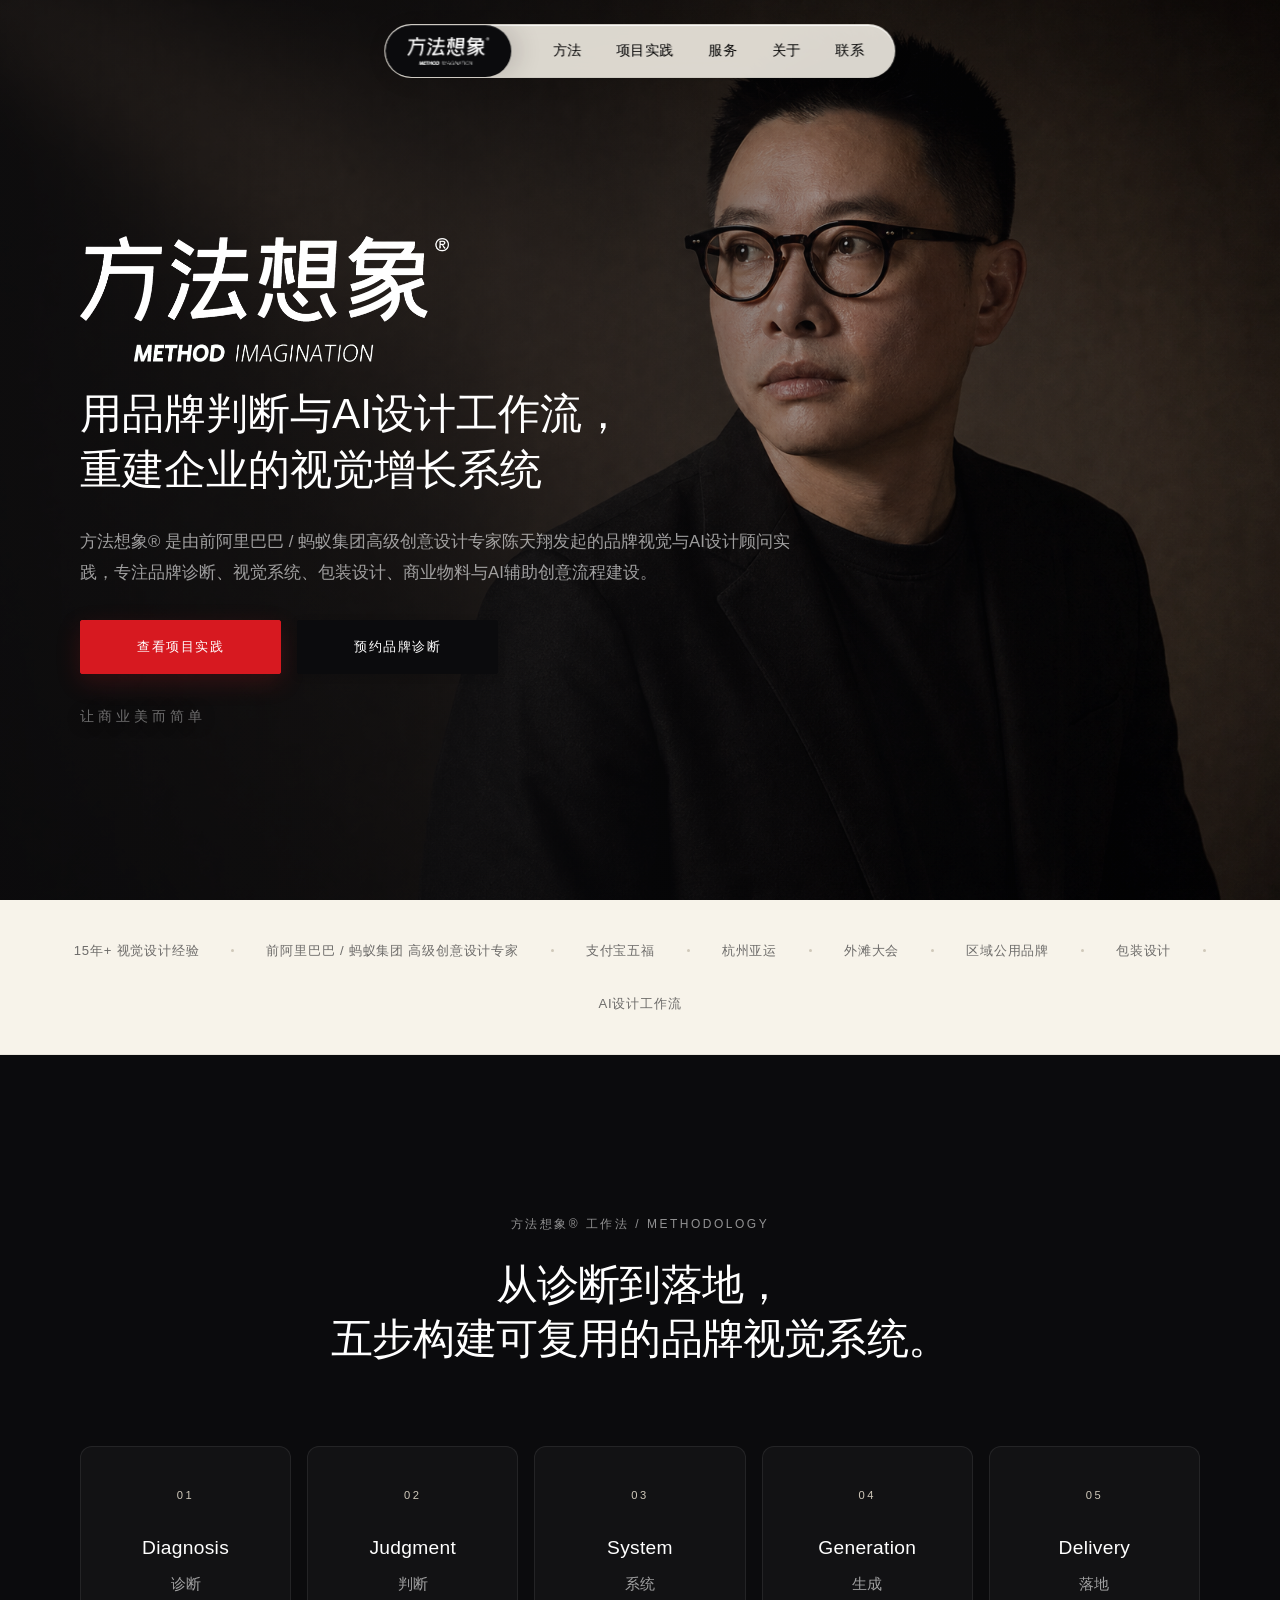
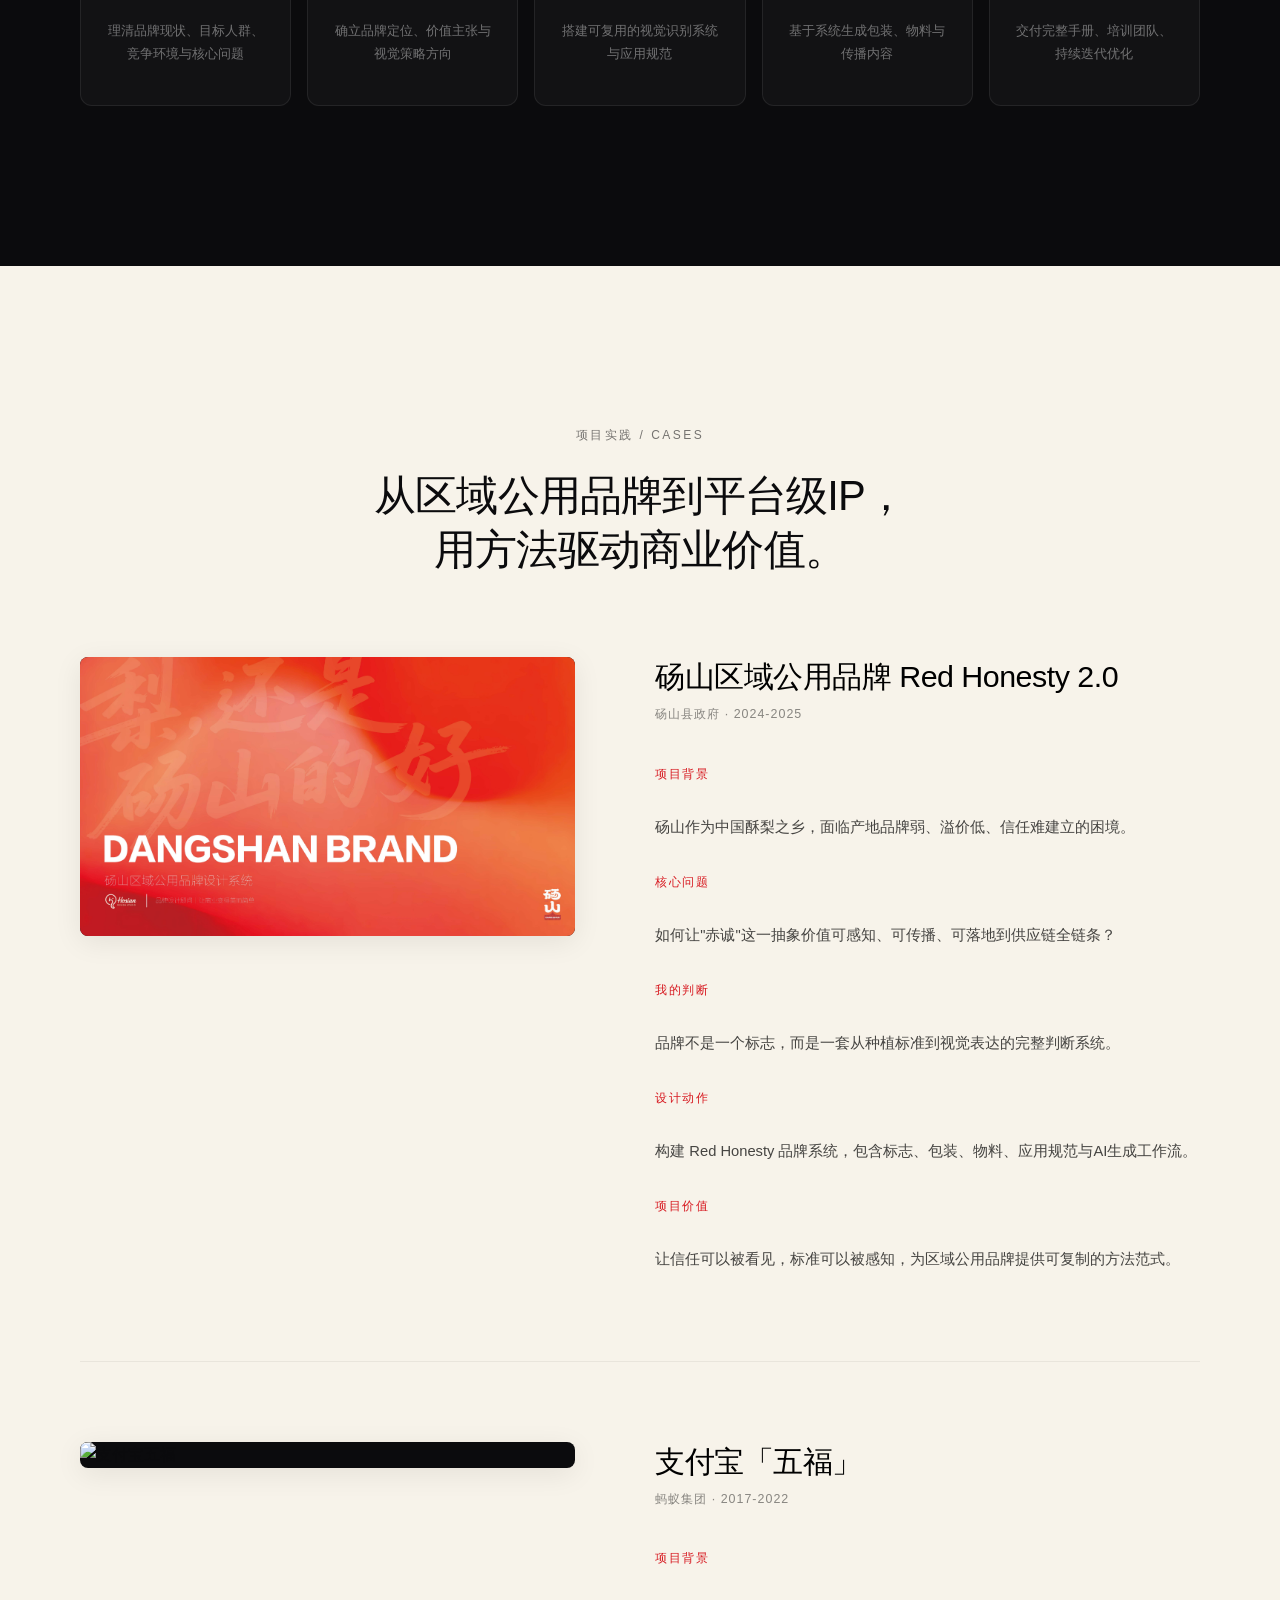
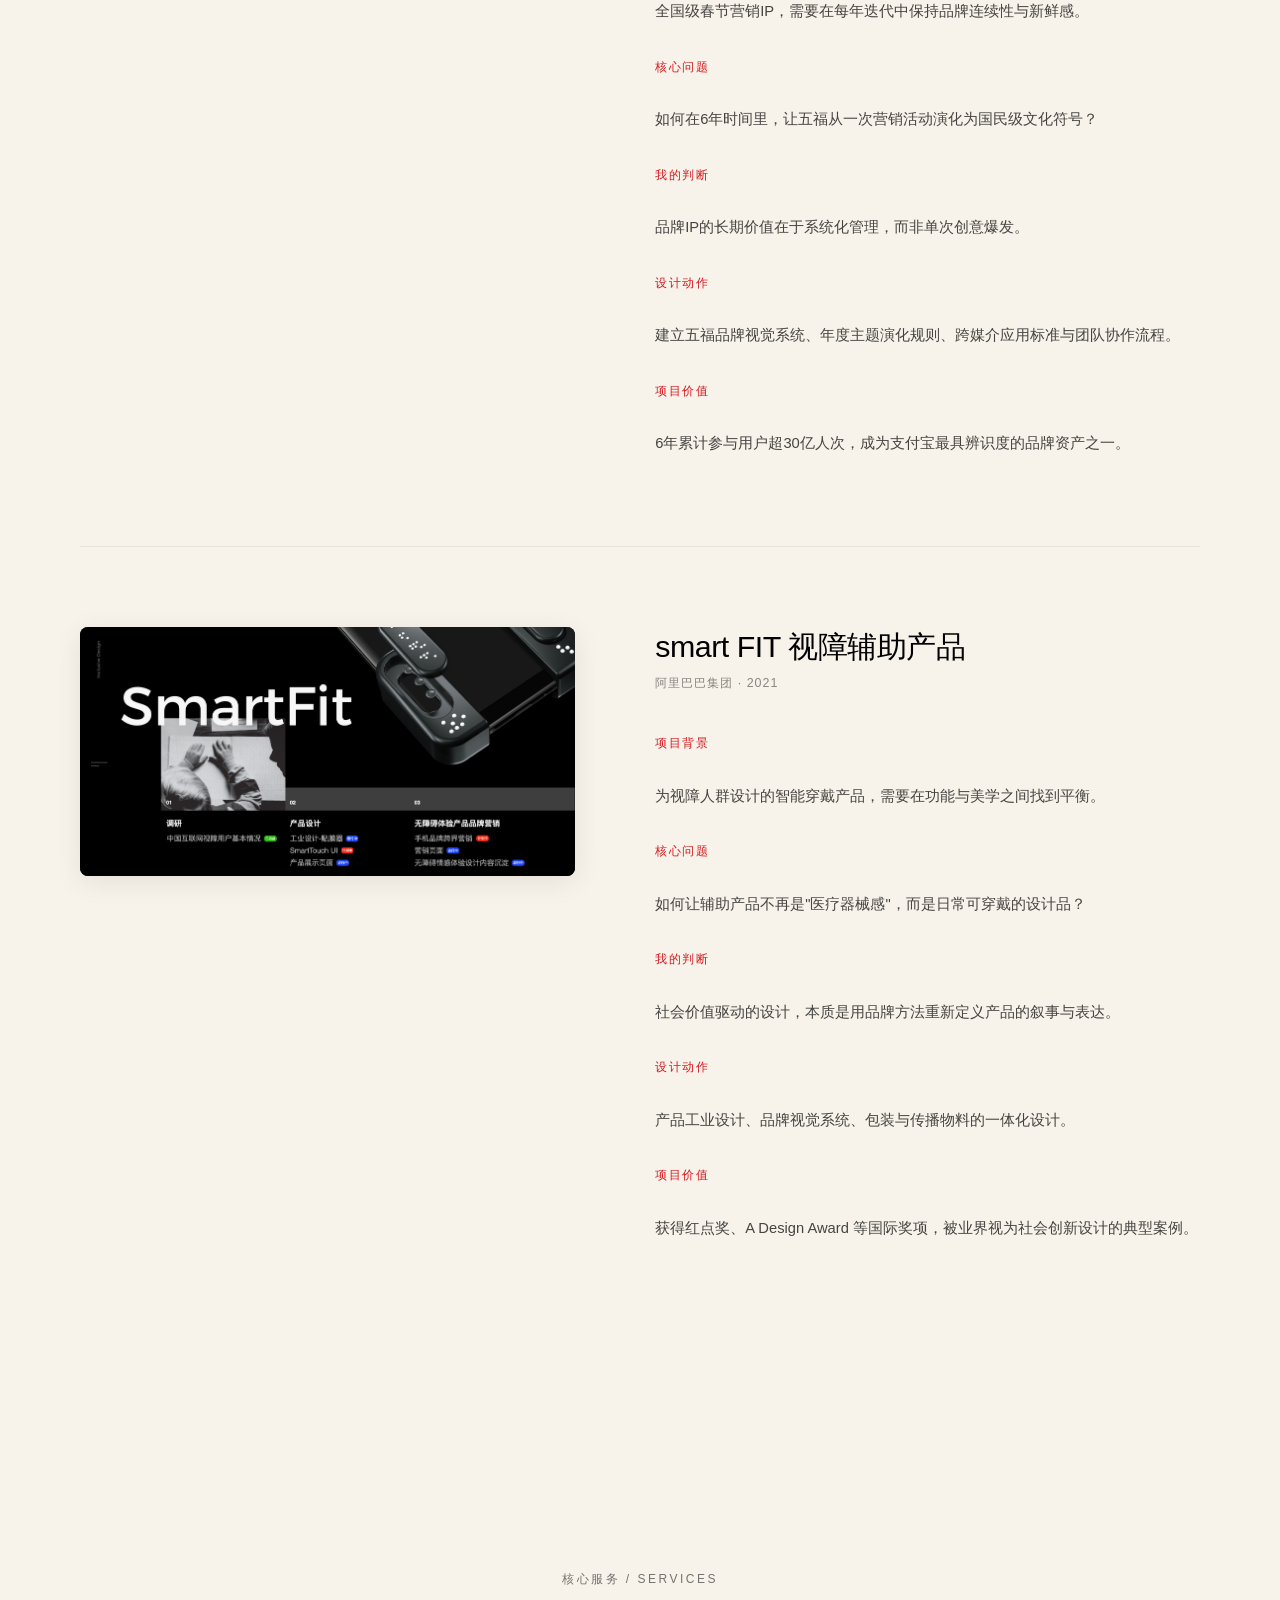
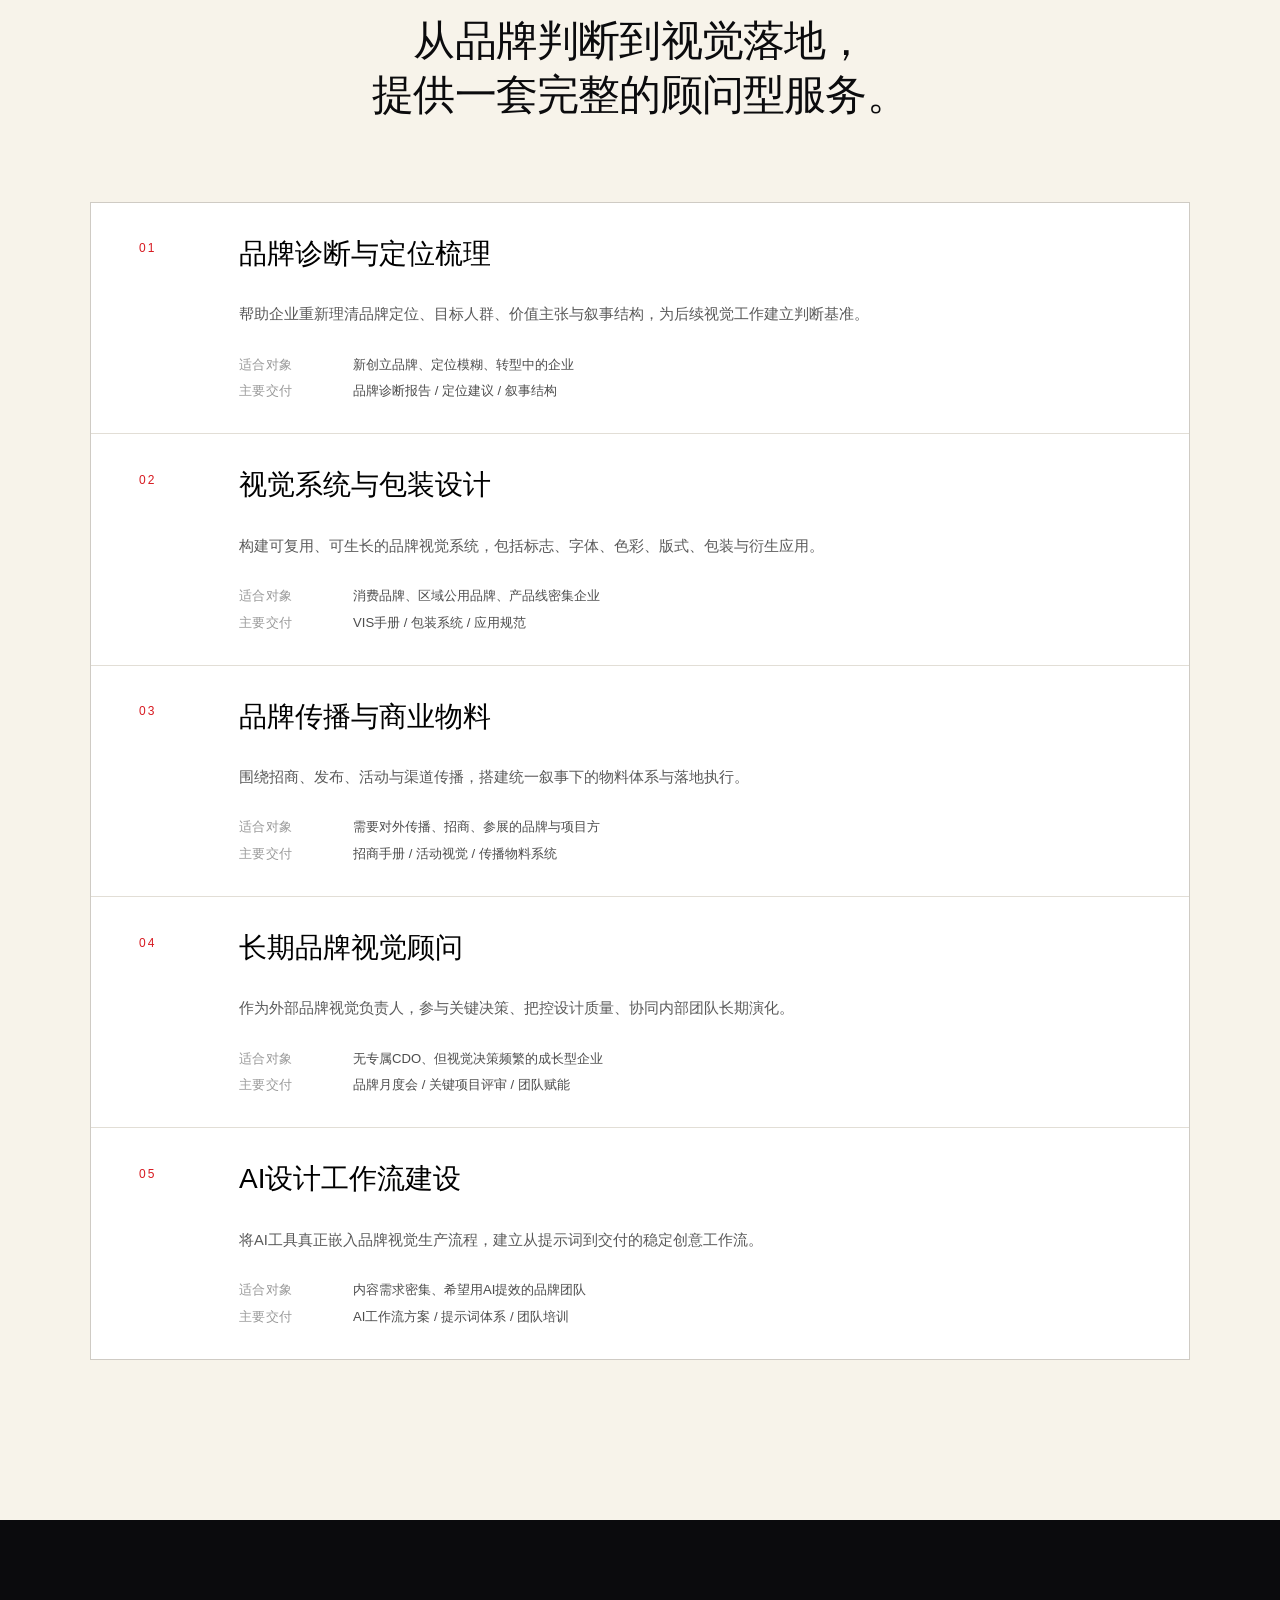
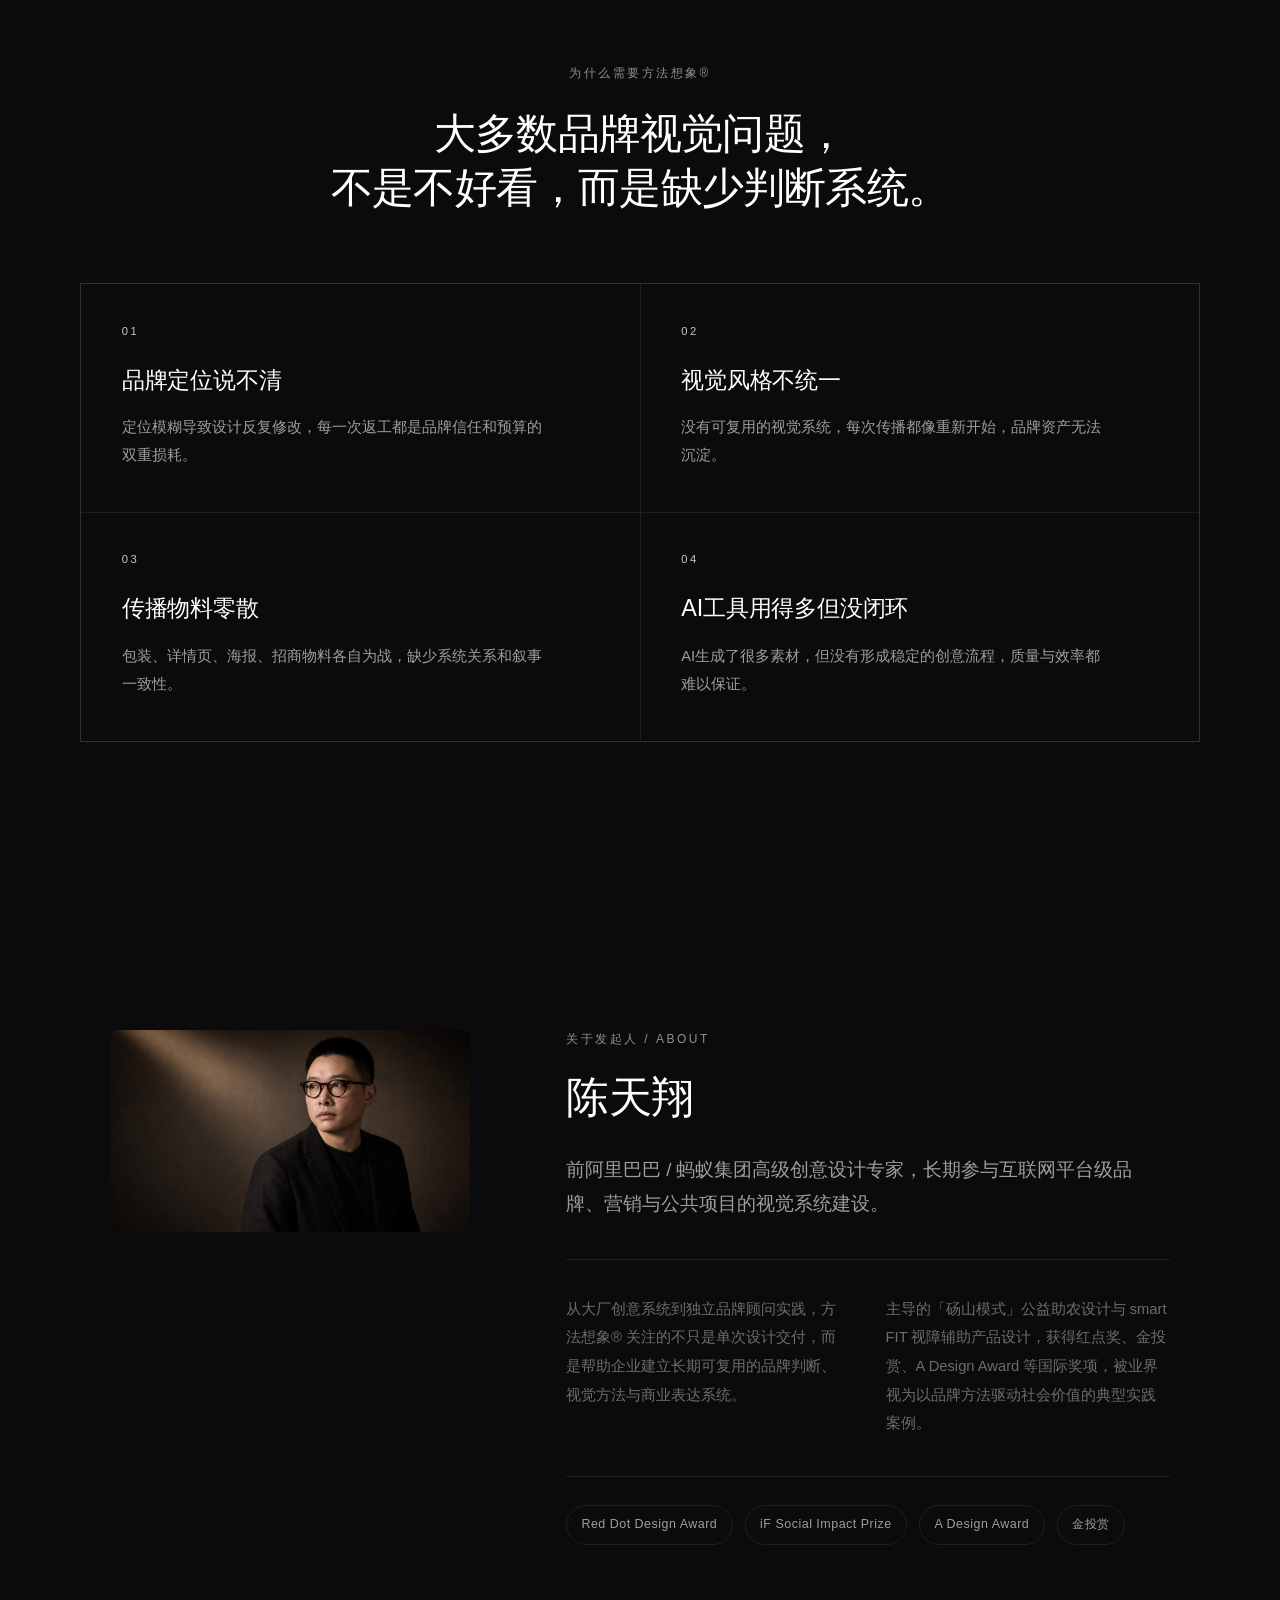
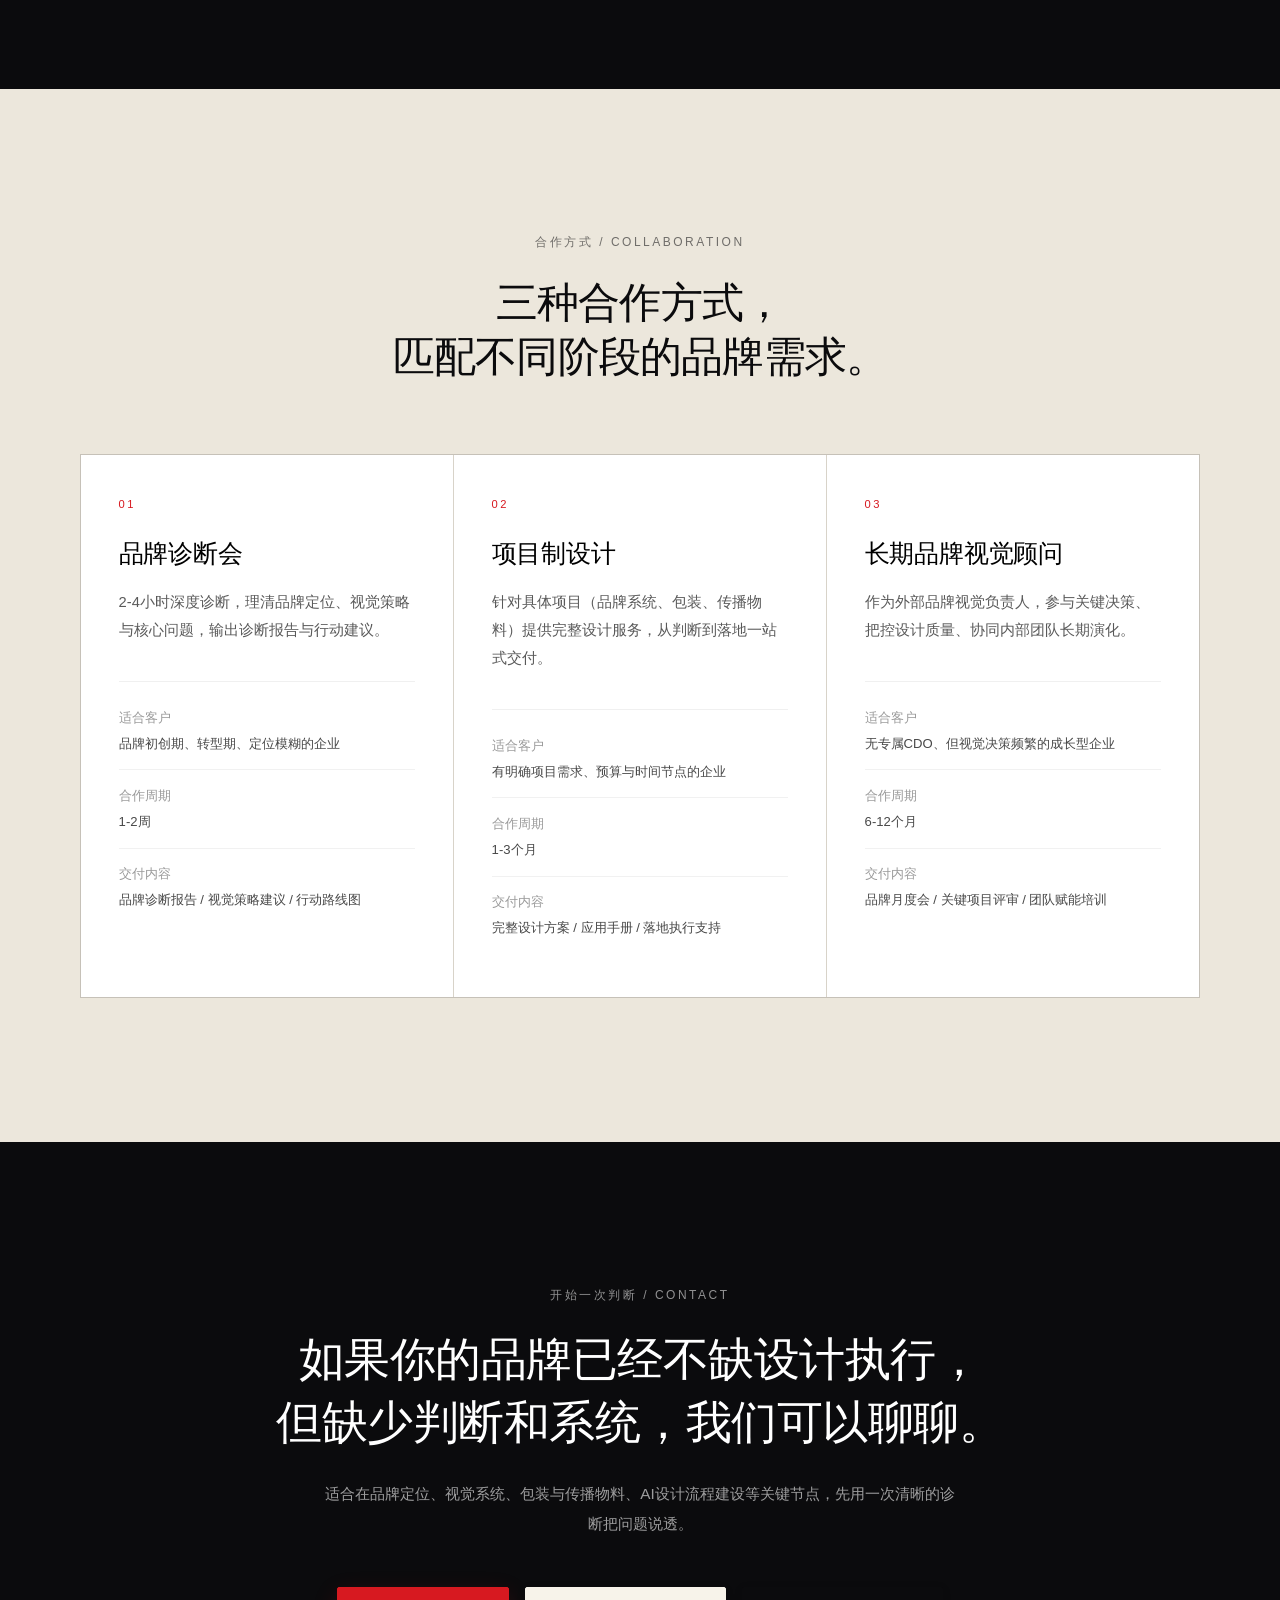
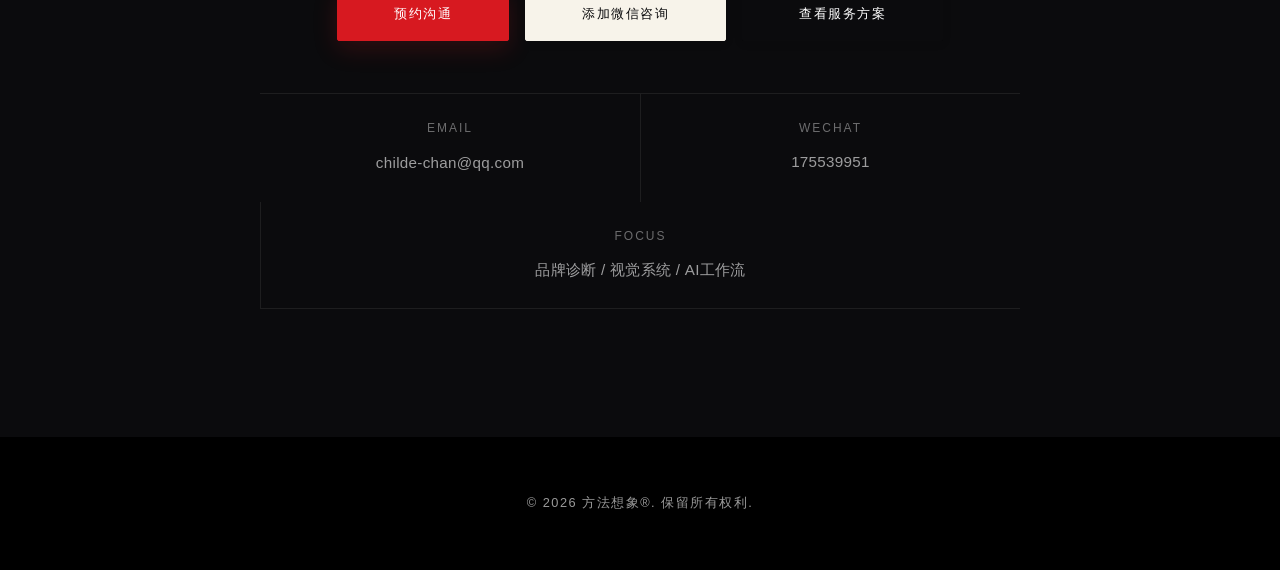
==== index.html @ 1a99985a "Add WeChat contact entry" ====
<!DOCTYPE html>
<html lang="zh-CN">
<head>
    <meta charset="UTF-8">
    <meta name="viewport" content="width=device-width, initial-scale=1.0">
    <title>方法想象® | 品牌视觉与AI设计顾问 · 陈天翔</title>
    <link rel="stylesheet" href="style.css">
    <link rel="stylesheet" href="brand.css">
</head>
<body>
    <!-- 导航 -->
    <nav class="navbar">
        <div class="nav-capsule">
            <a href="#hero" class="nav-logo" aria-label="返回首页">
                <img src="images/logo-light-trim.png" alt="方法想象">
            </a>
            <ul class="nav-links">
                <li><a href="#method">方法</a></li>
                <li><a href="#cases">项目实践</a></li>
                <li><a href="#services">服务</a></li>
                <li><a href="#about">关于</a></li>
                <li><a href="#contact">联系</a></li>
            </ul>
        </div>
    </nav>

    <!-- 1. Hero 首屏 -->
    <section id="hero" class="hero section--dark">
        <div class="hero-bg">
            <img src="images/profile.png" alt="陈天翔">
        </div>
        <div class="hero-overlay-dark"></div>
        <div class="container hero-inner">
            <div class="hero-content-wrapper">
                <img src="images/logo-light-trim.png" alt="方法想象 Method Imagination" class="hero-brand-logo">
                <h1 class="hero-h1">用品牌判断与AI设计工作流，<br>重建企业的视觉增长系统</h1>
                <p class="hero-lead">方法想象® 是由前阿里巴巴 / 蚂蚁集团高级创意设计专家陈天翔发起的品牌视觉与AI设计顾问实践，专注品牌诊断、视觉系统、包装设计、商业物料与AI辅助创意流程建设。</p>
                <div class="hero-cta">
                    <a href="#cases" class="btn btn-accent">查看项目实践</a>
                    <a href="#contact" class="btn btn-ghost">预约品牌诊断</a>
                </div>
                <p class="hero-tagline">让商业美而简单</p>
            </div>
        </div>
    </section>

    <!-- 2. 信任背书条 -->
    <section class="trust-strip">
        <div class="trust-track">
            <span class="trust-item">15年+ 视觉设计经验</span>
            <span class="trust-dot"></span>
            <span class="trust-item">前阿里巴巴 / 蚂蚁集团 高级创意设计专家</span>
            <span class="trust-dot"></span>
            <span class="trust-item">支付宝五福</span>
            <span class="trust-dot"></span>
            <span class="trust-item">杭州亚运</span>
            <span class="trust-dot"></span>
            <span class="trust-item">外滩大会</span>
            <span class="trust-dot"></span>
            <span class="trust-item">区域公用品牌</span>
            <span class="trust-dot"></span>
            <span class="trust-item">包装设计</span>
            <span class="trust-dot"></span>
            <span class="trust-item">AI设计工作流</span>
        </div>
    </section>

    <!-- 3. 方法想象® 工作法 -->
    <section id="method" class="method section--dark">
        <div class="container">
            <div class="section-head">
                <p class="section-eyebrow">方法想象® 工作法 / Methodology</p>
                <h2 class="section-h2">从诊断到落地，<br>五步构建可复用的品牌视觉系统。</h2>
            </div>
            <div class="method-flow">
                <div class="method-step">
                    <span class="step-num">01</span>
                    <h3 class="step-en">Diagnosis</h3>
                    <p class="step-cn">诊断</p>
                    <p class="step-desc">理清品牌现状、目标人群、竞争环境与核心问题</p>
                </div>
                <div class="method-step">
                    <span class="step-num">02</span>
                    <h3 class="step-en">Judgment</h3>
                    <p class="step-cn">判断</p>
                    <p class="step-desc">确立品牌定位、价值主张与视觉策略方向</p>
                </div>
                <div class="method-step">
                    <span class="step-num">03</span>
                    <h3 class="step-en">System</h3>
                    <p class="step-cn">系统</p>
                    <p class="step-desc">搭建可复用的视觉识别系统与应用规范</p>
                </div>
                <div class="method-step">
                    <span class="step-num">04</span>
                    <h3 class="step-en">Generation</h3>
                    <p class="step-cn">生成</p>
                    <p class="step-desc">基于系统生成包装、物料与传播内容</p>
                </div>
                <div class="method-step">
                    <span class="step-num">05</span>
                    <h3 class="step-en">Delivery</h3>
                    <p class="step-cn">落地</p>
                    <p class="step-desc">交付完整手册、培训团队、持续迭代优化</p>
                </div>
            </div>
        </div>
    </section>

    <!-- 4. 项目实践 -->
    <section id="cases" class="cases">
        <div class="container">
            <div class="section-head">
                <p class="section-eyebrow">项目实践 / Cases</p>
                <h2 class="section-h2">从区域公用品牌到平台级IP，<br>用方法驱动商业价值。</h2>
            </div>

            <article class="case-item">
                <div class="case-visual">
                    <img src="images/替换图/Red Honesty 2.0 -首图_页面_016.jpg" alt="砀山 Red Honesty 2.0">
                </div>
                <div class="case-narrative">
                    <h3 class="case-title">砀山区域公用品牌 Red Honesty 2.0</h3>
                    <p class="case-meta">砀山县政府 · 2024-2025</p>
                    <dl class="case-story">
                        <dt>项目背景</dt>
                        <dd>砀山作为中国酥梨之乡，面临产地品牌弱、溢价低、信任难建立的困境。</dd>
                        <dt>核心问题</dt>
                        <dd>如何让"赤诚"这一抽象价值可感知、可传播、可落地到供应链全链条？</dd>
                        <dt>我的判断</dt>
                        <dd>品牌不是一个标志，而是一套从种植标准到视觉表达的完整判断系统。</dd>
                        <dt>设计动作</dt>
                        <dd>构建 Red Honesty 品牌系统，包含标志、包装、物料、应用规范与AI生成工作流。</dd>
                        <dt>项目价值</dt>
                        <dd>让信任可以被看见，标准可以被感知，为区域公用品牌提供可复制的方法范式。</dd>
                    </dl>
                </div>
            </article>

            <article class="case-item">
                <div class="case-visual">
                    <img src="images/alipay-wufu/main.png" alt="支付宝五福">
                </div>
                <div class="case-narrative">
                    <h3 class="case-title">支付宝「五福」</h3>
                    <p class="case-meta">蚂蚁集团 · 2017-2022</p>
                    <dl class="case-story">
                        <dt>项目背景</dt>
                        <dd>全国级春节营销IP，需要在每年迭代中保持品牌连续性与新鲜感。</dd>
                        <dt>核心问题</dt>
                        <dd>如何在6年时间里，让五福从一次营销活动演化为国民级文化符号？</dd>
                        <dt>我的判断</dt>
                        <dd>品牌IP的长期价值在于系统化管理，而非单次创意爆发。</dd>
                        <dt>设计动作</dt>
                        <dd>建立五福品牌视觉系统、年度主题演化规则、跨媒介应用标准与团队协作流程。</dd>
                        <dt>项目价值</dt>
                        <dd>6年累计参与用户超30亿人次，成为支付宝最具辨识度的品牌资产之一。</dd>
                    </dl>
                </div>
            </article>

            <article class="case-item">
                <div class="case-visual">
                    <img src="images/替换图/smartFIT封面.png" alt="smart FIT">
                </div>
                <div class="case-narrative">
                    <h3 class="case-title">smart FIT 视障辅助产品</h3>
                    <p class="case-meta">阿里巴巴集团 · 2021</p>
                    <dl class="case-story">
                        <dt>项目背景</dt>
                        <dd>为视障人群设计的智能穿戴产品，需要在功能与美学之间找到平衡。</dd>
                        <dt>核心问题</dt>
                        <dd>如何让辅助产品不再是"医疗器械感"，而是日常可穿戴的设计品？</dd>
                        <dt>我的判断</dt>
                        <dd>社会价值驱动的设计，本质是用品牌方法重新定义产品的叙事与表达。</dd>
                        <dt>设计动作</dt>
                        <dd>产品工业设计、品牌视觉系统、包装与传播物料的一体化设计。</dd>
                        <dt>项目价值</dt>
                        <dd>获得红点奖、A Design Award 等国际奖项，被业界视为社会创新设计的典型案例。</dd>
                    </dl>
                </div>
            </article>
        </div>
    </section>

    <!-- 5. 核心服务 -->
    <section id="services" class="services">
        <div class="container">
            <div class="section-head">
                <p class="section-eyebrow">核心服务 / Services</p>
                <h2 class="section-h2">从品牌判断到视觉落地，<br>提供一套完整的顾问型服务。</h2>
            </div>
            <div class="service-grid">
                <div class="service-card">
                    <span class="service-num">01</span>
                    <h3>品牌诊断与定位梳理</h3>
                    <p class="service-desc">帮助企业重新理清品牌定位、目标人群、价值主张与叙事结构，为后续视觉工作建立判断基准。</p>
                    <dl class="service-meta">
                        <dt>适合对象</dt><dd>新创立品牌、定位模糊、转型中的企业</dd>
                        <dt>主要交付</dt><dd>品牌诊断报告 / 定位建议 / 叙事结构</dd>
                    </dl>
                </div>
                <div class="service-card">
                    <span class="service-num">02</span>
                    <h3>视觉系统与包装设计</h3>
                    <p class="service-desc">构建可复用、可生长的品牌视觉系统，包括标志、字体、色彩、版式、包装与衍生应用。</p>
                    <dl class="service-meta">
                        <dt>适合对象</dt><dd>消费品牌、区域公用品牌、产品线密集企业</dd>
                        <dt>主要交付</dt><dd>VIS手册 / 包装系统 / 应用规范</dd>
                    </dl>
                </div>
                <div class="service-card">
                    <span class="service-num">03</span>
                    <h3>品牌传播与商业物料</h3>
                    <p class="service-desc">围绕招商、发布、活动与渠道传播，搭建统一叙事下的物料体系与落地执行。</p>
                    <dl class="service-meta">
                        <dt>适合对象</dt><dd>需要对外传播、招商、参展的品牌与项目方</dd>
                        <dt>主要交付</dt><dd>招商手册 / 活动视觉 / 传播物料系统</dd>
                    </dl>
                </div>
                <div class="service-card">
                    <span class="service-num">04</span>
                    <h3>长期品牌视觉顾问</h3>
                    <p class="service-desc">作为外部品牌视觉负责人，参与关键决策、把控设计质量、协同内部团队长期演化。</p>
                    <dl class="service-meta">
                        <dt>适合对象</dt><dd>无专属CDO、但视觉决策频繁的成长型企业</dd>
                        <dt>主要交付</dt><dd>品牌月度会 / 关键项目评审 / 团队赋能</dd>
                    </dl>
                </div>
                <div class="service-card">
                    <span class="service-num">05</span>
                    <h3>AI设计工作流建设</h3>
                    <p class="service-desc">将AI工具真正嵌入品牌视觉生产流程，建立从提示词到交付的稳定创意工作流。</p>
                    <dl class="service-meta">
                        <dt>适合对象</dt><dd>内容需求密集、希望用AI提效的品牌团队</dd>
                        <dt>主要交付</dt><dd>AI工作流方案 / 提示词体系 / 团队培训</dd>
                    </dl>
                </div>
            </div>
        </div>
    </section>

    <!-- 6. 品牌问题 -->
    <section class="problems section--dark">
        <div class="container">
            <div class="section-head">
                <p class="section-eyebrow">为什么需要方法想象®</p>
                <h2 class="section-h2">大多数品牌视觉问题，<br>不是不好看，而是缺少判断系统。</h2>
            </div>
            <div class="problem-grid">
                <div class="problem-card">
                    <span class="problem-num">01</span>
                    <h3>品牌定位说不清</h3>
                    <p>定位模糊导致设计反复修改，每一次返工都是品牌信任和预算的双重损耗。</p>
                </div>
                <div class="problem-card">
                    <span class="problem-num">02</span>
                    <h3>视觉风格不统一</h3>
                    <p>没有可复用的视觉系统，每次传播都像重新开始，品牌资产无法沉淀。</p>
                </div>
                <div class="problem-card">
                    <span class="problem-num">03</span>
                    <h3>传播物料零散</h3>
                    <p>包装、详情页、海报、招商物料各自为战，缺少系统关系和叙事一致性。</p>
                </div>
                <div class="problem-card">
                    <span class="problem-num">04</span>
                    <h3>AI工具用得多但没闭环</h3>
                    <p>AI生成了很多素材，但没有形成稳定的创意流程，质量与效率都难以保证。</p>
                </div>
            </div>
        </div>
    </section>

    <!-- 7. 关于发起人 -->
    <section id="about" class="about section--dark">
        <div class="container">
            <div class="about-grid">
                <div class="about-visual">
                    <img src="images/高质感形象照4-四分之三角度横构图_副本.png" alt="陈天翔">
                </div>
                <div class="about-text">
                    <p class="section-eyebrow">关于发起人 / About</p>
                    <h2 class="about-h2">陈天翔</h2>
                    <p class="about-lead">前阿里巴巴 / 蚂蚁集团高级创意设计专家，长期参与互联网平台级品牌、营销与公共项目的视觉系统建设。</p>
                    <div class="about-copy">
                        <p class="about-body">从大厂创意系统到独立品牌顾问实践，方法想象® 关注的不只是单次设计交付，而是帮助企业建立长期可复用的品牌判断、视觉方法与商业表达系统。</p>
                        <p class="about-body">主导的「砀山模式」公益助农设计与 smart FIT 视障辅助产品设计，获得红点奖、金投赏、A Design Award 等国际奖项，被业界视为以品牌方法驱动社会价值的典型实践案例。</p>
                    </div>
                    <ul class="awards-list">
                        <li>Red Dot Design Award</li>
                        <li>iF Social Impact Prize</li>
                        <li>A Design Award</li>
                        <li>金投赏</li>
                    </ul>
                </div>
            </div>
        </div>
    </section>

    <!-- 8. 合作方式 -->
    <section class="plans">
        <div class="container">
            <div class="section-head">
                <p class="section-eyebrow">合作方式 / Collaboration</p>
                <h2 class="section-h2">三种合作方式，<br>匹配不同阶段的品牌需求。</h2>
            </div>
            <div class="plan-grid">
                <div class="plan-card">
                    <span class="plan-num">01</span>
                    <h3>品牌诊断会</h3>
                    <p class="plan-desc">2-4小时深度诊断，理清品牌定位、视觉策略与核心问题，输出诊断报告与行动建议。</p>
                    <dl class="plan-meta">
                        <div><dt>适合客户</dt><dd>品牌初创期、转型期、定位模糊的企业</dd></div>
                        <div><dt>合作周期</dt><dd>1-2周</dd></div>
                        <div><dt>交付内容</dt><dd>品牌诊断报告 / 视觉策略建议 / 行动路线图</dd></div>
                    </dl>
                </div>
                <div class="plan-card">
                    <span class="plan-num">02</span>
                    <h3>项目制设计</h3>
                    <p class="plan-desc">针对具体项目（品牌系统、包装、传播物料）提供完整设计服务，从判断到落地一站式交付。</p>
                    <dl class="plan-meta">
                        <div><dt>适合客户</dt><dd>有明确项目需求、预算与时间节点的企业</dd></div>
                        <div><dt>合作周期</dt><dd>1-3个月</dd></div>
                        <div><dt>交付内容</dt><dd>完整设计方案 / 应用手册 / 落地执行支持</dd></div>
                    </dl>
                </div>
                <div class="plan-card">
                    <span class="plan-num">03</span>
                    <h3>长期品牌视觉顾问</h3>
                    <p class="plan-desc">作为外部品牌视觉负责人，参与关键决策、把控设计质量、协同内部团队长期演化。</p>
                    <dl class="plan-meta">
                        <div><dt>适合客户</dt><dd>无专属CDO、但视觉决策频繁的成长型企业</dd></div>
                        <div><dt>合作周期</dt><dd>6-12个月</dd></div>
                        <div><dt>交付内容</dt><dd>品牌月度会 / 关键项目评审 / 团队赋能培训</dd></div>
                    </dl>
                </div>
            </div>
        </div>
    </section>

    <!-- 9. 联系 -->
    <section id="contact" class="contact section--dark">
        <div class="container">
            <div class="contact-content">
                <p class="section-eyebrow">开始一次判断 / Contact</p>
                <h2 class="contact-h2">如果你的品牌已经不缺设计执行，<br>但缺少判断和系统，我们可以聊聊。</h2>
                <p class="contact-sub">适合在品牌定位、视觉系统、包装与传播物料、AI设计流程建设等关键节点，先用一次清晰的诊断把问题说透。</p>
                <div class="contact-cta">
                    <a href="mailto:childe-chan@qq.com" class="btn btn-accent">预约沟通</a>
                    <a href="weixin://" class="btn btn-wechat">添加微信咨询</a>
                    <a href="#services" class="btn btn-ghost">查看服务方案</a>
                </div>
                <div class="contact-channels">
                    <div class="contact-channel">
                        <p class="channel-label">Email</p>
                        <a class="channel-value" href="mailto:childe-chan@qq.com">childe-chan@qq.com</a>
                    </div>
                    <div class="contact-channel">
                        <p class="channel-label">WeChat</p>
                        <p class="channel-value">175539951</p>
                    </div>
                    <div class="contact-channel">
                        <p class="channel-label">Focus</p>
                        <p class="channel-value">品牌诊断 / 视觉系统 / AI工作流</p>
                    </div>
                </div>
            </div>
        </div>
    </section>

    <footer class="footer">
        <div class="container">
            <p>&copy; 2026 方法想象®. 保留所有权利.</p>
        </div>
    </footer>
    <script>
        (() => {
            const sections = [...document.querySelectorAll('section[id]')];
            const navLinks = [...document.querySelectorAll('.nav-links a')];
            const revealTargets = [
                ...document.querySelectorAll('.section-head, .method-step, .case-item, .service-card, .problem-card, .plan-card, .about-grid, .contact-content')
            ];

            document.documentElement.classList.add('js-enabled');

            const setActiveLink = (id) => {
                navLinks.forEach((link) => {
                    link.classList.toggle('is-active', link.getAttribute('href') === `#${id}`);
                });
            };

            const navObserver = new IntersectionObserver((entries) => {
                const visible = entries
                    .filter((entry) => entry.isIntersecting)
                    .sort((a, b) => b.intersectionRatio - a.intersectionRatio)[0];

                if (visible) {
                    setActiveLink(visible.target.id);
                }
            }, {
                rootMargin: '-30% 0px -55% 0px',
                threshold: [0.2, 0.45, 0.7]
            });

            sections.forEach((section) => navObserver.observe(section));

            const revealObserver = new IntersectionObserver((entries, observer) => {
                entries.forEach((entry) => {
                    if (entry.isIntersecting) {
                        entry.target.classList.add('is-visible');
                        observer.unobserve(entry.target);
                    }
                });
            }, {
                rootMargin: '0px 0px -12% 0px',
                threshold: 0.12
            });

            revealTargets.forEach((target) => revealObserver.observe(target));
        })();
    </script>
</body>
</html>
---- style.css ----
* {
    margin: 0;
    padding: 0;
    box-sizing: border-box;
}

html {
    scroll-behavior: smooth;
}

:root {
    --brand-red: #D60000;
    --brand-ochre: #FF8661;
    --brand-cream: #FFF1EE;
    --brand-gray: #666666;
    --brand-silver: #DEDEDE;
    --ink: #000;
    --paper: #fff;

    /* 新增深色主题变量 */
    --ink-900: #0B0B0D;
    --ink-800: #141418;
    --ink-700: #1E1E24;
    --line-dark: rgba(255,255,255,.08);
    --text-dim: rgba(255,255,255,.6);
    --text-faint: rgba(255,255,255,.4);
    --accent-lime: #C6FF3D;
}

body {
    font-family: -apple-system, BlinkMacSystemFont, 'Segoe UI', 'PingFang SC', 'Hiragino Sans GB', 'Microsoft YaHei', sans-serif;
    line-height: 1.6;
    color: var(--ink);
    background: var(--paper);
    font-weight: 300;
    -webkit-font-smoothing: antialiased;
    -moz-osx-font-smoothing: grayscale;
    text-rendering: optimizeLegibility;
    overflow-x: hidden;
}

.container {
    max-width: 1200px;
    margin: 0 auto;
    padding: 0 40px;
}

section {
    scroll-margin-top: 120px;
}

.navbar {
    position: fixed;
    top: 1.5rem;
    left: 50%;
    transform: translateX(-50%);
    z-index: 1000;
    padding: 0;
    background: transparent;
    border: none;
}

.nav-capsule {
    display: flex;
    align-items: stretch;
    gap: 1.65rem;
    background: rgba(255, 255, 255, 0.85);
    backdrop-filter: saturate(180%) blur(24px);
    -webkit-backdrop-filter: saturate(180%) blur(24px);
    border: 1px solid rgba(0, 0, 0, 0.04);
    border-radius: 999px;
    min-height: 54px;
    padding: 0 0.95rem 0 0;
    overflow: hidden;
    box-shadow: 0 4px 24px rgba(0, 0, 0, 0.06),
                0 1px 4px rgba(0, 0, 0, 0.04),
                inset 0 1px 0 rgba(255, 255, 255, 0.8);
    transition: all 0.45s cubic-bezier(0.19, 1, 0.22, 1);
}

.nav-capsule:hover {
    box-shadow: 0 8px 32px rgba(0, 0, 0, 0.08),
                0 2px 8px rgba(0, 0, 0, 0.06),
                inset 0 1px 0 rgba(255, 255, 255, 0.9);
    background: rgba(255, 255, 255, 0.9);
}

.nav-logo {
    min-width: 126px;
    display: flex;
    align-items: center;
    justify-content: center;
    padding: 0 1.15rem;
    background: var(--ink-900);
    border-radius: 999px;
    box-shadow: inset 0 1px 0 rgba(255,255,255,.16),
                8px 0 24px rgba(0,0,0,.12);
    text-decoration: none;
    cursor: pointer;
    transition: min-width 0.45s cubic-bezier(0.19, 1, 0.22, 1),
                box-shadow 0.45s cubic-bezier(0.19, 1, 0.22, 1);
}

.nav-logo:hover {
    min-width: 136px;
    box-shadow: inset 0 1px 0 rgba(255,255,255,.2),
                10px 0 28px rgba(0,0,0,.18);
}

.nav-logo img {
    height: 28px;
    width: auto;
    display: block;
}

.nav-links {
    display: flex;
    list-style: none;
    gap: 0.25rem;
    align-items: center;
}

.nav-links a {
    color: #000;
    text-decoration: none;
    font-size: 0.85rem;
    font-weight: 400;
    letter-spacing: 0.5px;
    padding: 0.45rem 0.95rem;
    border-radius: 999px;
    transition: color 0.25s ease, background 0.25s ease, transform 0.25s ease;
    display: inline-block;
    position: relative;
}

.nav-links a:hover,
.nav-links a.is-active {
    background: #000;
    color: #fff;
    transform: translateY(-1px);
}

.nav-links a.is-active {
    box-shadow: inset 0 1px 0 rgba(255,255,255,.18);
}

.hero {
    background: var(--ink);
    color: var(--paper);
    padding: 0;
    position: relative;
}

.hero-fullscreen {
    position: relative;
    width: 100%;
    height: 100vh;
    min-height: 700px;
    overflow: hidden;
}

.hero-banner {
    width: 100%;
    height: 100%;
    object-fit: cover;
    display: block;
}

.hero-fullscreen::after {
    content: '';
    position: absolute;
    top: 0;
    left: 0;
    width: 100%;
    height: 100%;
    background: linear-gradient(180deg, rgba(0,0,0,0.15) 0%, rgba(0,0,0,0.05) 40%, rgba(0,0,0,0.35) 100%);
    pointer-events: none;
}

.hero-overlay {
    position: absolute;
    top: 0;
    left: 0;
    width: 100%;
    height: 100%;
    display: flex;
    align-items: center;
    justify-content: flex-start;
    padding: 0 6rem;
    z-index: 2;
}

.hero-left-content {
    max-width: 45%;
    display: flex;
    flex-direction: column;
    align-items: flex-start;
    gap: 2rem;
}

.hero-logo {
    width: 100%;
    max-width: 420px;
    min-width: 260px;
    height: auto;
    display: block;
    filter: brightness(0) invert(1) drop-shadow(0 4px 40px rgba(0,0,0,0.3));
}

.hero-tagline {
    font-size: 1.4rem;
    font-weight: 200;
    letter-spacing: 4px;
    color: var(--paper);
    margin: 0;
    text-shadow: 0 2px 20px rgba(0,0,0,0.3);
}

.hero-content {
    padding: 6rem 40px;
    text-align: center;
    background: var(--paper);
    color: var(--ink);
}

.hero-title {
    font-size: 4.5rem;
    margin-bottom: 2rem;
    font-weight: 300;
    letter-spacing: -2px;
    color: #000;
    line-height: 1.15;
    text-align: center;
}

.highlight {
    color: #000;
    font-weight: 300;
    font-size: 0.5em;
    vertical-align: super;
}

.hero-subtitle {
    font-size: 1.2rem;
    margin-bottom: 1.5rem;
    font-weight: 300;
    letter-spacing: 0.5px;
    color: rgba(0, 0, 0, 0.7);
    text-align: center;
}

.hero-desc {
    font-size: 0.9rem;
    margin-bottom: 3rem;
    color: rgba(0, 0, 0, 0.5);
    max-width: 580px;
    margin-left: auto;
    margin-right: auto;
    font-weight: 300;
    letter-spacing: 0.3px;
    text-align: center;
    line-height: 1.75;
}

.manifesto {
    background: var(--brand-red);
    color: var(--paper);
    padding: 10rem 0;
    overflow: hidden;
}

.manifesto-content {
    max-width: 1400px;
    margin: 0 auto;
    padding: 0 40px;
    text-align: center;
}

.manifesto-text {
    font-size: 10rem;
    font-weight: 700;
    letter-spacing: -4px;
    line-height: 1;
    margin-bottom: 2rem;
    color: var(--paper);
}

.manifesto-sub {
    font-size: 1.2rem;
    font-weight: 300;
    letter-spacing: 4px;
    opacity: 0.8;
    text-transform: uppercase;
}

.works-section {
    background: var(--paper);
    padding: 10rem 0;
}

.work-item {
    display: grid;
    grid-template-columns: 1.2fr 1fr;
    gap: 5rem;
    align-items: center;
    padding: 6rem 0;
    border-bottom: 1px solid rgba(0, 0, 0, 0.06);
    transition: opacity 0.3s ease;
}

.work-item:last-child {
    border-bottom: none;
}

.work-image {
    width: 100%;
    overflow: hidden;
    background: #fafafa;
    border-radius: 4px;
    box-shadow: 0 2px 16px rgba(0, 0, 0, 0.04),
                0 1px 4px rgba(0, 0, 0, 0.02);
}

.work-image img {
    width: 100%;
    height: auto;
    display: block;
    transition: transform 0.7s cubic-bezier(0.4, 0, 0.2, 1);
}

.work-image:hover img {
    transform: scale(1.02);
}

.work-title {
    font-size: 2.2rem;
    font-weight: 400;
    letter-spacing: -0.5px;
    margin-bottom: 1.25rem;
    color: var(--ink);
    line-height: 1.3;
}

.work-meta {
    font-size: 0.8rem;
    color: rgba(0, 0, 0, 0.45);
    letter-spacing: 0.5px;
    margin-bottom: 1.75rem;
    text-transform: uppercase;
    font-weight: 400;
}

.work-desc {
    font-size: 0.95rem;
    line-height: 1.85;
    color: rgba(0, 0, 0, 0.65);
    margin-bottom: 2rem;
    font-weight: 300;
}

.work-link {
    display: inline-flex;
    align-items: center;
    gap: 0.5rem;
    color: #000;
    text-decoration: none;
    font-size: 0.85rem;
    font-weight: 400;
    letter-spacing: 1px;
    text-transform: uppercase;
    border-bottom: 1px solid rgba(0, 0, 0, 0.2);
    padding-bottom: 0.4rem;
    transition: all 0.3s ease;
}

.work-link:hover {
    border-bottom-color: #000;
    gap: 0.85rem;
}

.work-placeholder {
    grid-template-columns: 1.2fr 1fr;
    padding: 6rem 0;
}

.work-placeholder .work-image {
    aspect-ratio: 4 / 3;
    display: flex;
    align-items: center;
    justify-content: center;
    border-radius: 4px;
}

.work-placeholder .work-image img {
    width: 100%;
    height: 100%;
    object-fit: cover;
}

.work-pending {
    grid-template-columns: 1fr;
    max-width: 800px;
    padding: 4rem 0;
    opacity: 0.5;
}

.work-status {
    display: inline-block;
    font-size: 0.75rem;
    color: rgba(0, 0, 0, 0.5);
    letter-spacing: 1.5px;
    text-transform: uppercase;
    border: 1px solid rgba(0, 0, 0, 0.15);
    padding: 0.5rem 1.2rem;
    border-radius: 2px;
    font-weight: 400;
}

.btn {
    display: inline-block;
    background: #000;
    color: #fff;
    padding: 1rem 3.5rem;
    border-radius: 2px;
    text-decoration: none;
    font-weight: 400;
    font-size: 0.8rem;
    letter-spacing: 1.5px;
    transition: all 0.45s cubic-bezier(0.19, 1, 0.22, 1);
    border: 1px solid #000;
    text-transform: uppercase;
    box-shadow: 0 2px 8px rgba(0, 0, 0, 0.12);
}

.btn:hover {
    background: #fff;
    color: #000;
    box-shadow: 0 4px 16px rgba(0, 0, 0, 0.16);
    transform: translateY(-2px);
}

.section {
    padding: 8rem 0;
}

.section-alt {
    background: #fafafa;
}

.section-title {
    font-size: 3rem;
    margin-bottom: 5rem;
    text-align: center;
    color: #000;
    font-weight: 300;
    letter-spacing: -1px;
}

.section-text {
    font-size: 1rem;
    text-align: center;
    max-width: 700px;
    margin: 0 auto;
    line-height: 2;
    color: rgba(0, 0, 0, 0.65);
    font-weight: 300;
}

.about-content {
    display: grid;
    grid-template-columns: 350px 1fr;
    gap: 6rem;
    max-width: 1100px;
    margin: 0 auto;
    align-items: start;
}

.profile-image {
    width: 100%;
}

.profile-image img {
    width: 100%;
    height: auto;
    display: block;
    filter: grayscale(100%);
}

.profile-text {
    text-align: left;
    padding-top: 1rem;
}

.profile-text p {
    margin-bottom: 2rem;
    line-height: 2;
    color: rgba(0, 0, 0, 0.65);
    font-weight: 300;
    font-size: 0.95rem;
}

.profile-text strong {
    font-weight: 500;
    color: #000;
}

@media (max-width: 768px) {
    .about-content {
        grid-template-columns: 1fr;
        gap: 2rem;
    }

    .profile-image {
        max-width: 250px;
        margin: 0 auto;
    }

    .profile-text {
        text-align: center;
    }
}

.projects-grid {
    display: flex;
    flex-direction: column;
    gap: 1px;
    margin-top: 4rem;
    max-width: 900px;
    margin-left: auto;
    margin-right: auto;
    background: rgba(0, 0, 0, 0.08);
    border: 1px solid rgba(0, 0, 0, 0.08);
}

.project-card {
    background: #fff;
    padding: 2.5rem 3rem;
    border-radius: 0;
    transition: all 0.35s cubic-bezier(0.4, 0, 0.2, 1);
    display: grid;
    grid-template-columns: 240px 1fr;
    gap: 3rem;
    align-items: center;
}

.project-card:hover {
    background: #000;
    color: #fff;
    transform: none;
}

.project-card h3 {
    color: #000;
    margin-bottom: 0;
    font-weight: 400;
    font-size: 1.2rem;
    letter-spacing: 0.3px;
    transition: color 0.35s ease;
}

.project-card:hover h3 {
    color: #fff;
}

.project-card p {
    color: rgba(0, 0, 0, 0.65);
    font-weight: 300;
    line-height: 1.85;
    font-size: 0.95rem;
    margin: 0;
    transition: all 0.35s ease;
}

.project-card:hover p {
    color: rgba(255, 255, 255, 0.85);
}

.capability-box {
    max-width: 900px;
    margin: 0 auto;
    background: #fff;
    padding: 5rem 4.5rem;
    border: 1px solid rgba(0, 0, 0, 0.08);
    box-shadow: 0 2px 16px rgba(0, 0, 0, 0.04);
}

.capability-box h3 {
    font-size: 2.2rem;
    color: #000;
    margin-bottom: 3rem;
    text-align: center;
    font-weight: 300;
    letter-spacing: -0.5px;
}

.capability-box > p {
    text-align: center;
    margin-bottom: 3rem;
    color: rgba(0, 0, 0, 0.65);
    font-weight: 300;
    line-height: 2;
    font-size: 0.95rem;
}

.capability-list {
    list-style: none;
    margin: 3rem 0;
}

.capability-list li {
    padding: 2rem 0;
    border-bottom: 1px solid rgba(0, 0, 0, 0.06);
    font-size: 1rem;
    color: rgba(0, 0, 0, 0.65);
    font-weight: 300;
    line-height: 1.85;
}

.capability-list li:last-child {
    border-bottom: none;
}

.capability-list li strong {
    font-weight: 500;
    color: #000;
    font-size: 1.05rem;
}

.highlight-text {
    margin-top: 3rem;
    padding: 2.5rem;
    background: #000;
    color: #fff;
    border-radius: 2px;
    font-weight: 300;
    text-align: center;
    line-height: 2;
    font-size: 1rem;
}

.footer {
    background: #000;
    color: rgba(255, 255, 255, 0.6);
    text-align: center;
    padding: 3.5rem 0;
    font-weight: 300;
    font-size: 0.8rem;
    letter-spacing: 1.5px;
}

@media (max-width: 768px) {
    .hero-overlay {
        padding: 0 2rem;
        justify-content: center;
        text-align: center;
    }

    .hero-left-content {
        max-width: 100%;
        align-items: center;
    }

    .hero-logo {
        max-width: 280px;
    }

    .hero-tagline {
        font-size: 1rem;
        letter-spacing: 3px;
    }

    .hero-split {
        grid-template-columns: 1fr;
        grid-template-rows: 1fr 1fr;
        height: auto;
        min-height: auto;
    }

    .hero-left {
        padding: 3rem;
        min-height: 300px;
    }

    .hero-logo {
        width: 70%;
        max-width: 300px;
    }

    .hero-right {
        height: 400px;
    }

    .hero-content {
        padding: 4rem 20px;
    }

    .hero-title {
        font-size: 3rem;
        letter-spacing: -1.5px;
    }

    .manifesto {
        padding: 6rem 0;
    }

    .manifesto-text {
        font-size: 4rem;
        letter-spacing: -2px;
    }

    .manifesto-sub {
        font-size: 0.9rem;
        letter-spacing: 2px;
    }

    .works-section {
        padding: 5rem 0;
    }

    .work-item {
        grid-template-columns: 1fr;
        gap: 2rem;
        padding: 3rem 0;
    }

    .work-title {
        font-size: 1.8rem;
    }

    .nav-links {
        gap: 1.5rem;
    }

    .section-title {
        font-size: 2.5rem;
    }

    .section {
        padding: 5rem 0;
    }

    .container {
        padding: 0 20px;
    }

    .capability-box {
        padding: 3rem 2rem;
    }

    .about-content {
        grid-template-columns: 1fr;
        gap: 3rem;
    }

    .profile-image {
        max-width: 280px;
        margin: 0 auto;
    }
}

/* ========================================
   深色主题基础样式
   ======================================== */

.section--dark {
    background: var(--ink-900);
    color: #fff;
}

.btn-accent {
    background: var(--accent-lime);
    color: var(--ink-900);
    border: 1px solid var(--accent-lime);
    font-weight: 500;
}

.btn-accent:hover {
    background: #fff;
    color: var(--ink-900);
    border-color: #fff;
}

.btn-ghost {
    background: transparent;
    color: #fff;
    border: 1px solid rgba(255,255,255,.3);
}

.btn-ghost:hover {
    background: rgba(255,255,255,.08);
    border-color: rgba(255,255,255,.5);
    color: #fff;
}

/* ========================================
   Hero 首屏
   ======================================== */

.hero.section--dark {
    padding: 0;
    min-height: 100vh;
    min-height: 100svh;
    background: var(--ink-900);
    color: #fff;
    overflow: hidden;
    position: relative;
}

.hero-bg {
    position: absolute;
    inset: 0;
    width: 100%;
    height: 100%;
    z-index: 0;
}

.hero-bg img {
    width: 100%;
    height: 100%;
    object-fit: cover;
    object-position: center 15%;
    display: block;
}

.hero-overlay-dark {
    position: absolute;
    inset: 0;
    background: linear-gradient(90deg,
        rgba(11,11,13,0.88) 0%,
        rgba(11,11,13,0.75) 35%,
        rgba(11,11,13,0.35) 65%,
        rgba(11,11,13,0.1) 100%);
    z-index: 1;
}

.hero-inner {
    position: relative;
    z-index: 2;
    min-height: 100vh;
    min-height: 100svh;
    display: flex;
    align-items: center;
    padding: 8rem 40px 4rem;
}

.hero-content-wrapper {
    max-width: 760px;
    margin-bottom: 0;
    display: flex;
    flex-direction: column;
    justify-content: center;
    align-items: flex-start;
    text-align: left;
}

.hero-brand {
    font-size: 0.8rem;
    letter-spacing: 2.5px;
    color: var(--text-dim);
    margin-bottom: 2.5rem;
    text-transform: uppercase;
    font-weight: 400;
}

.hero-brand-logo {
    height: clamp(82px, 10vw, 126px);
    width: auto;
    display: block;
    margin-bottom: 1.5rem;
    max-width: 100%;
}

.reg {
    font-size: 0.65em;
    vertical-align: super;
}

.hero-h1 {
    font-size: clamp(2.05rem, 3.3vw, 2.7rem);
    font-weight: 200;
    letter-spacing: 0;
    line-height: 1.32;
    margin-bottom: 1.75rem;
    color: #fff;
}

.hero-lead {
    font-size: 1.05rem;
    line-height: 1.85;
    color: var(--text-dim);
    margin-bottom: 2rem;
    max-width: 740px;
    font-weight: 300;
}

.hero-cta {
    display: flex;
    gap: 1rem;
    margin-bottom: 2rem;
}

.hero-tagline {
    font-size: 0.85rem;
    letter-spacing: 4px;
    color: var(--text-faint);
    margin: 0;
}

.hero-visual {
    display: grid;
    grid-template-columns: 2fr 1fr;
    grid-template-rows: 220px 220px;
    gap: 1rem;
}

.visual-tile {
    overflow: hidden;
    border-radius: 8px;
    background: rgba(255,255,255,.03);
    border: 1px solid var(--line-dark);
}

.visual-main {
    grid-row: 1 / 3;
}

.visual-tile img {
    width: 100%;
    height: 100%;
    object-fit: cover;
    display: block;
    transition: transform 0.7s ease;
}

.visual-tile:hover img {
    transform: scale(1.04);
}

/* ========================================
   信任背书条
   ======================================== */

.trust-strip {
    background: #fafafa;
    padding: 2.5rem 0;
    border-bottom: 1px solid rgba(0,0,0,.04);
    overflow: hidden;
}

.trust-track {
    display: flex;
    align-items: center;
    justify-content: center;
    flex-wrap: wrap;
    gap: 2rem;
    padding: 0 2rem;
}

.trust-item {
    font-size: 0.82rem;
    letter-spacing: 0.8px;
    color: rgba(0,0,0,.6);
    font-weight: 400;
    white-space: nowrap;
}

.trust-dot {
    width: 3px;
    height: 3px;
    border-radius: 50%;
    background: rgba(0,0,0,.2);
    flex-shrink: 0;
}

/* ========================================
   通用区块样式
   ======================================== */

.section-head {
    text-align: center;
    margin-bottom: 5rem;
    max-width: 900px;
    margin-left: auto;
    margin-right: auto;
}

.js-enabled .section-head,
.js-enabled .method-step,
.js-enabled .case-item,
.js-enabled .service-card,
.js-enabled .problem-card,
.js-enabled .plan-card,
.js-enabled .about-grid,
.js-enabled .contact-content {
    opacity: 0;
    transform: translateY(28px);
    transition: opacity 0.8s cubic-bezier(0.19, 1, 0.22, 1),
                transform 0.8s cubic-bezier(0.19, 1, 0.22, 1);
}

.js-enabled .section-head.is-visible,
.js-enabled .method-step.is-visible,
.js-enabled .case-item.is-visible,
.js-enabled .service-card.is-visible,
.js-enabled .problem-card.is-visible,
.js-enabled .plan-card.is-visible,
.js-enabled .about-grid.is-visible,
.js-enabled .contact-content.is-visible {
    opacity: 1;
    transform: translateY(0);
}

.js-enabled .method-step:nth-child(2),
.js-enabled .service-card:nth-child(2),
.js-enabled .problem-card:nth-child(2),
.js-enabled .plan-card:nth-child(2) {
    transition-delay: 0.06s;
}

.js-enabled .method-step:nth-child(3),
.js-enabled .service-card:nth-child(3),
.js-enabled .problem-card:nth-child(3),
.js-enabled .plan-card:nth-child(3) {
    transition-delay: 0.12s;
}

.js-enabled .method-step:nth-child(4),
.js-enabled .service-card:nth-child(4),
.js-enabled .problem-card:nth-child(4) {
    transition-delay: 0.18s;
}

.section-eyebrow {
    font-size: 0.75rem;
    letter-spacing: 2.5px;
    text-transform: uppercase;
    margin-bottom: 1.5rem;
    opacity: 0.55;
    font-weight: 400;
}

.section-h2 {
    font-size: 2.6rem;
    font-weight: 300;
    letter-spacing: -0.8px;
    line-height: 1.3;
}

/* ========================================
   品牌问题区
   ======================================== */

.problems {
    padding: 9rem 0;
}

.problems .section-head {
    max-width: 820px;
    margin-bottom: 4.25rem;
}

.problem-grid {
    display: grid;
    grid-template-columns: repeat(2, 1fr);
    gap: 1px;
    background: var(--line-dark);
    border: 1px solid var(--line-dark);
}

.problem-card {
    background: var(--ink-900);
    border: 0;
    border-radius: 0;
    padding: 2.4rem 2.55rem 2.6rem;
    position: relative;
    overflow: hidden;
    transition: background 0.45s cubic-bezier(0.19, 1, 0.22, 1),
                border-color 0.45s cubic-bezier(0.19, 1, 0.22, 1),
                transform 0.45s cubic-bezier(0.19, 1, 0.22, 1);
}

.problem-card::after,
.method-step::after,
.plan-card::after {
    content: '';
    position: absolute;
    inset: auto 1.5rem 1.5rem auto;
    width: 8px;
    height: 8px;
    border-radius: 50%;
    background: var(--accent-lime);
    opacity: 0;
    transform: scale(0.4);
    transition: opacity 0.35s ease, transform 0.35s ease;
}

.problem-card:hover {
    background: #111116;
    border-color: rgba(255,255,255,.15);
    transform: translateY(-4px);
}

.problem-card:hover::after,
.method-step:hover::after,
.plan-card:hover::after {
    opacity: 1;
    transform: scale(1);
}

.problem-num {
    font-size: 0.7rem;
    letter-spacing: 2.5px;
    color: var(--accent-lime);
    display: block;
    margin-bottom: 1.5rem;
    font-weight: 500;
}

.problem-card h3 {
    font-size: 1.46rem;
    font-weight: 400;
    margin-bottom: 1.15rem;
    color: #fff;
    letter-spacing: -0.2px;
    line-height: 1.35;
}

.problem-card p {
    font-size: 0.92rem;
    line-height: 1.9;
    color: var(--text-dim);
    font-weight: 300;
    max-width: 29em;
}

/* ========================================
   核心服务
   ======================================== */

.services {
    padding: 10rem 0;
    background: #fff;
}

.service-grid {
    display: grid;
    grid-template-columns: 1fr;
    gap: 1px;
    background: rgba(0,0,0,.08);
    border: 1px solid rgba(0,0,0,.08);
    max-width: 1100px;
    margin: 0 auto;
}

.service-card {
    background: #fff;
    padding: 2rem 3rem;
    display: grid;
    grid-template-columns: 60px 1fr 2fr;
    gap: 1.5rem 2.5rem;
    align-items: start;
    position: relative;
    transition: background 0.4s cubic-bezier(0.19, 1, 0.22, 1),
                color 0.4s cubic-bezier(0.19, 1, 0.22, 1),
                transform 0.4s cubic-bezier(0.19, 1, 0.22, 1);
}

.service-card::before {
    content: '';
    position: absolute;
    inset: 0 auto 0 0;
    width: 0;
    background: var(--ink-900);
    transition: width 0.45s cubic-bezier(0.19, 1, 0.22, 1);
}

.service-card:hover {
    background: #f7f7f7;
    transform: translateX(8px);
}

.service-card:hover::before {
    width: 4px;
}

.service-num {
    font-size: 0.75rem;
    letter-spacing: 2px;
    color: var(--brand-red);
    font-weight: 500;
    padding-top: 0.3rem;
}

.service-card h3 {
    font-size: 1.75rem;
    font-weight: 400;
    color: #000;
    letter-spacing: 0;
    line-height: 1.35;
}

.service-desc {
    font-size: 0.92rem;
    line-height: 1.65;
    color: rgba(0,0,0,.65);
    font-weight: 300;
    grid-column: 2 / 4;
    margin-top: 0.35rem;
}

.service-meta {
    display: grid;
    grid-template-columns: 90px 1fr;
    gap: 0.35rem 1.5rem;
    font-size: 0.82rem;
    grid-column: 2 / 4;
    margin-top: 0.2rem;
}

.service-meta dt {
    color: rgba(0,0,0,.4);
    font-weight: 400;
    letter-spacing: 0.3px;
}

.service-meta dd {
    color: rgba(0,0,0,.7);
    margin: 0;
}

/* ========================================
   方法论
   ======================================== */

.method {
    padding: 10rem 0;
}

.method-flow {
    display: grid;
    grid-template-columns: repeat(5, 1fr);
    gap: 1rem;
}

.method-step {
    text-align: center;
    padding: 2.5rem 1.5rem;
    background: rgba(255,255,255,.03);
    border: 1px solid var(--line-dark);
    border-radius: 12px;
    position: relative;
    overflow: hidden;
    transition: background 0.45s cubic-bezier(0.19, 1, 0.22, 1),
                border-color 0.45s cubic-bezier(0.19, 1, 0.22, 1),
                transform 0.45s cubic-bezier(0.19, 1, 0.22, 1);
}

.method-step:hover {
    background: rgba(255,255,255,.06);
    border-color: rgba(255,255,255,.18);
    transform: translateY(-8px);
}

.step-num {
    font-size: 0.7rem;
    letter-spacing: 2.5px;
    color: var(--accent-lime);
    display: block;
    margin-bottom: 1.75rem;
    font-weight: 500;
}

.step-en {
    font-size: 1.2rem;
    font-weight: 400;
    color: #fff;
    margin-bottom: 0.5rem;
    letter-spacing: 0.3px;
}

.step-cn {
    font-size: 0.95rem;
    color: var(--text-dim);
    margin-bottom: 1.5rem;
    font-weight: 300;
}

.step-desc {
    font-size: 0.82rem;
    line-height: 1.7;
    color: var(--text-faint);
    font-weight: 300;
}

/* ========================================
   项目实践
   ======================================== */

.cases {
    padding: 10rem 0;
    background: #fff;
    counter-reset: case;
}

.case-item {
    display: grid;
    grid-template-columns: 1fr 1.1fr;
    gap: 5rem;
    align-items: start;
    padding: 5rem 0;
    border-bottom: 1px solid rgba(0,0,0,.06);
    counter-increment: case;
}

.case-item:last-child {
    border-bottom: none;
    padding-bottom: 0;
}

.case-item:first-of-type {
    padding-top: 0;
}

.case-visual {
    position: sticky;
    top: 8rem;
    overflow: hidden;
    border-radius: 8px;
    background: var(--ink-900);
    box-shadow: 0 6px 28px rgba(0,0,0,.08);
}

.case-visual::before {
    content: '';
    position: absolute;
    inset: 0;
    z-index: 1;
    background: linear-gradient(180deg, rgba(0,0,0,0) 50%, rgba(0,0,0,.38) 100%);
    opacity: 0;
    transition: opacity 0.45s cubic-bezier(0.19, 1, 0.22, 1);
}

.case-visual::after {
    content: '0' counter(case) ' / CASE';
    position: absolute;
    left: 1.25rem;
    bottom: 1.15rem;
    z-index: 2;
    color: #fff;
    font-size: 0.72rem;
    letter-spacing: 2px;
    opacity: 0;
    transform: translateY(8px);
    transition: opacity 0.45s cubic-bezier(0.19, 1, 0.22, 1),
                transform 0.45s cubic-bezier(0.19, 1, 0.22, 1);
}

.case-visual img {
    width: 100%;
    display: block;
    transition: transform 0.8s cubic-bezier(0.19, 1, 0.22, 1),
                filter 0.8s cubic-bezier(0.19, 1, 0.22, 1);
}

.case-item:hover .case-visual::before {
    opacity: 1;
}

.case-item:hover .case-visual::after {
    opacity: 1;
    transform: translateY(0);
}

.case-item:hover .case-visual img {
    transform: scale(1.045);
    filter: saturate(1.06) contrast(1.03);
}

.case-title {
    font-size: 1.9rem;
    font-weight: 400;
    margin-bottom: 0.6rem;
    color: #000;
    letter-spacing: -0.5px;
    line-height: 1.25;
    transition: color 0.35s ease, transform 0.35s ease;
}

.case-item:hover .case-title {
    color: var(--brand-red);
    transform: translateX(4px);
}

.case-meta {
    font-size: 0.78rem;
    color: rgba(0,0,0,.45);
    letter-spacing: 1px;
    margin-bottom: 2.5rem;
    text-transform: uppercase;
}

.case-story {
    display: grid;
    gap: 1.5rem;
}

.case-story dt {
    font-size: 0.72rem;
    letter-spacing: 1.5px;
    color: var(--brand-red);
    font-weight: 500;
    text-transform: uppercase;
    margin-bottom: 0.4rem;
}

.case-story dd {
    font-size: 0.92rem;
    line-height: 1.85;
    color: rgba(0,0,0,.72);
    margin: 0 0 0.5rem 0;
    font-weight: 300;
}

/* ========================================
   关于发起人
   ======================================== */

.about.section--dark {
    padding: 9rem 0;
}

.about-grid {
    display: grid;
    grid-template-columns: minmax(260px, 360px) minmax(0, 1fr);
    gap: 6rem;
    align-items: start;
    max-width: 1060px;
    margin: 0 auto;
}

.about-visual img {
    width: 100%;
    border-radius: 8px;
    display: block;
    transition: transform 0.8s cubic-bezier(0.19, 1, 0.22, 1),
                filter 0.8s cubic-bezier(0.19, 1, 0.22, 1);
}

.about-visual {
    overflow: hidden;
    border-radius: 8px;
}

.about-visual:hover img {
    transform: scale(1.035);
    filter: contrast(1.04) saturate(1.05);
}

.about-h2 {
    font-size: 2.7rem;
    font-weight: 400;
    margin: 1.35rem 0 2rem;
    color: #fff;
    letter-spacing: -0.5px;
    line-height: 1.12;
}

.about-lead {
    font-size: 1.16rem;
    line-height: 1.82;
    color: var(--text-dim);
    margin-bottom: 2.4rem;
    font-weight: 300;
    max-width: 34em;
}

.about-copy {
    display: grid;
    grid-template-columns: repeat(2, minmax(0, 1fr));
    gap: 2.2rem;
    padding-top: 2.15rem;
    border-top: 1px solid var(--line-dark);
}

.about-body {
    font-size: 0.92rem;
    line-height: 1.95;
    color: var(--text-faint);
    margin-bottom: 0;
    font-weight: 300;
}

.awards-list {
    display: flex;
    flex-wrap: wrap;
    gap: 0.75rem;
    list-style: none;
    margin-top: 2.35rem;
    padding-top: 1.8rem;
    border-top: 1px solid var(--line-dark);
}

.awards-list li {
    color: var(--text-dim);
    border: 1px solid var(--line-dark);
    border-radius: 999px;
    padding: 0.55rem 0.9rem;
    font-size: 0.78rem;
    letter-spacing: 0.5px;
    transition: color 0.3s ease, border-color 0.3s ease, transform 0.3s ease;
}

.awards-list li:hover {
    color: #fff;
    border-color: rgba(255,255,255,.28);
    transform: translateY(-2px);
}

.awards-grid {
    display: grid;
    grid-template-columns: repeat(4, 1fr);
    gap: 0.75rem;
    margin-top: 2.5rem;
    padding-top: 2rem;
    border-top: 1px solid var(--line-dark);
}

.award-item {
    aspect-ratio: 1 / 1;
    overflow: hidden;
    border-radius: 6px;
    background: rgba(255,255,255,.04);
    border: 1px solid var(--line-dark);
}

.award-item img {
    width: 100%;
    height: 100%;
    object-fit: cover;
    display: block;
    transition: transform 0.5s ease;
}

.award-item:hover img {
    transform: scale(1.05);
}

.contact-channels {
    display: flex;
    justify-content: center;
    gap: 0;
    margin: 0 auto;
    flex-wrap: wrap;
    border-top: 1px solid var(--line-dark);
    border-bottom: 1px solid var(--line-dark);
    max-width: 760px;
}

.contact-channel {
    text-align: center;
    flex: 1 1 280px;
    padding: 1.6rem 2rem;
    transition: background 0.35s ease;
}

.contact-channel + .contact-channel {
    border-left: 1px solid var(--line-dark);
}

.contact-channel:hover {
    background: rgba(255,255,255,.035);
}

.channel-label {
    font-size: 0.75rem;
    letter-spacing: 2px;
    color: var(--text-faint);
    text-transform: uppercase;
    margin-bottom: 0.75rem;
}

.channel-value {
    font-size: 0.95rem;
    color: var(--text-dim);
    font-weight: 300;
    letter-spacing: 0.3px;
    text-decoration: none;
    transition: color 0.3s ease;
}

a.channel-value:hover {
    color: #fff;
}

.contact-qr {
    width: 140px;
    height: 140px;
    padding: 10px;
    background: #fff;
    border-radius: 8px;
    margin: 0 auto;
}

.contact-qr img {
    width: 100%;
    height: 100%;
    object-fit: contain;
    display: block;
}

/* ========================================
   合作方式
   ======================================== */

.plans {
    padding: 9rem 0;
    background: #f7f7f5;
}

.plans .section-head {
    max-width: 760px;
    margin-bottom: 4.35rem;
}

.plan-grid {
    display: grid;
    grid-template-columns: repeat(3, 1fr);
    gap: 1px;
    background: rgba(0,0,0,.08);
    border: 1px solid rgba(0,0,0,.08);
}

.plan-card {
    background: #fff;
    border: 0;
    border-radius: 0;
    padding: 2.55rem 2.35rem 2.7rem;
    position: relative;
    overflow: hidden;
    transition: border-color 0.45s cubic-bezier(0.19, 1, 0.22, 1),
                box-shadow 0.45s cubic-bezier(0.19, 1, 0.22, 1),
                transform 0.45s cubic-bezier(0.19, 1, 0.22, 1);
}

.plan-card:hover {
    border-color: rgba(0,0,0,.15);
    box-shadow: 0 18px 48px rgba(0,0,0,.07);
    transform: translateY(-5px);
}

.plan-card::after {
    background: var(--brand-red);
}

.plan-num {
    font-size: 0.7rem;
    letter-spacing: 2.5px;
    color: var(--brand-red);
    display: block;
    margin-bottom: 1.5rem;
    font-weight: 500;
}

.plan-card h3 {
    font-size: 1.55rem;
    font-weight: 400;
    margin-bottom: 1.15rem;
    color: #000;
    letter-spacing: -0.2px;
    line-height: 1.32;
}

.plan-desc {
    font-size: 0.92rem;
    line-height: 1.9;
    color: rgba(0,0,0,.65);
    margin-bottom: 2.3rem;
    font-weight: 300;
}

.plan-meta {
    display: grid;
    gap: 0;
    font-size: 0.82rem;
    padding-top: 0.6rem;
    border-top: 1px solid rgba(0,0,0,.06);
}

.plan-meta div {
    padding: 0.92rem 0;
    border-bottom: 1px solid rgba(0,0,0,.055);
}

.plan-meta dt {
    color: rgba(0,0,0,.4);
    font-weight: 400;
    margin-bottom: 0.3rem;
    letter-spacing: 0.3px;
}

.plan-meta dd {
    color: rgba(0,0,0,.72);
    margin: 0;
    line-height: 1.68;
}

.plan-meta div:last-child {
    border-bottom: 0;
}

/* ========================================
   联系
   ======================================== */

.contact.section--dark {
    padding: 9rem 0 8rem;
}

.contact-content {
    text-align: center;
    max-width: 960px;
    margin: 0 auto;
}

.contact-h2 {
    font-size: 2.85rem;
    font-weight: 300;
    letter-spacing: -0.5px;
    line-height: 1.38;
    margin-bottom: 1.5rem;
    color: #fff;
}

.contact-sub {
    max-width: 640px;
    margin: 0 auto 3rem;
    font-size: 0.96rem;
    line-height: 1.95;
    color: var(--text-dim);
    font-weight: 300;
}

.contact-cta {
    display: flex;
    gap: 1rem;
    justify-content: center;
    margin-bottom: 3.2rem;
}

/* ========================================
   响应式 - 新增部分
   ======================================== */

@media (max-width: 968px) {
    .navbar {
        top: 0.75rem;
        width: auto;
        max-width: calc(100vw - 24px);
    }

    .nav-capsule {
        width: auto;
        gap: 0.8rem;
        min-height: 48px;
        padding: 0 0.45rem 0 0;
        overflow-x: auto;
        border-radius: 28px;
    }

    .nav-logo {
        min-width: 108px;
        padding: 0 0.85rem;
        flex: 0 0 auto;
    }

    .nav-logo img {
        height: 22px;
    }

    .nav-links {
        flex: 0 0 auto;
        gap: 0;
    }

    .nav-links a {
        font-size: 0.78rem;
        padding: 0.38rem 0.62rem;
        white-space: nowrap;
    }

    .hero-bg img {
        object-position: 64% center;
    }

    .hero-overlay-dark {
        background: linear-gradient(90deg,
            rgba(11,11,13,0.92) 0%,
            rgba(11,11,13,0.76) 52%,
            rgba(11,11,13,0.3) 100%);
    }

    .hero-inner {
        padding-top: 7rem;
    }

    .hero-brand-logo {
        height: clamp(78px, 18vw, 118px);
    }

    .method-flow {
        grid-template-columns: repeat(2, 1fr);
    }

    .plan-grid {
        grid-template-columns: 1fr;
    }

    .problem-grid {
        grid-template-columns: 1fr;
    }

    .service-card {
        grid-template-columns: 1fr;
        gap: 1rem;
    }

    .service-desc,
    .service-meta {
        grid-column: 1;
    }

    .hero-h1 {
        font-size: 2.05rem;
    }

    .section-h2 {
        font-size: 1.8rem;
    }

    .hero-visual {
        grid-template-columns: 1fr;
        grid-template-rows: auto;
    }

    .visual-main {
        grid-row: auto;
    }

    .case-item {
        grid-template-columns: 1fr;
        gap: 2.5rem;
    }

    .case-visual {
        position: static;
    }

    .about-grid {
        grid-template-columns: 1fr;
        gap: 3rem;
    }

    .about-visual {
        max-width: 260px;
    }

    .about-copy {
        grid-template-columns: 1fr;
        gap: 1.35rem;
    }

    .hero-cta,
    .contact-cta {
        flex-direction: column;
    }

    .trust-track {
        justify-content: flex-start;
        overflow-x: auto;
        padding: 0 2rem;
        flex-wrap: nowrap;
    }
}

@media (max-width: 560px) {
    .container {
        padding: 0 20px;
    }

    .hero.section--dark,
    .hero-inner {
        min-height: 680px;
    }

    .hero-content-wrapper {
        max-width: 100%;
    }

    .hero-brand-logo {
        height: 78px;
    }

    .hero-h1 {
        font-size: 1.65rem;
        letter-spacing: -0.5px;
    }

    .hero-lead {
        font-size: 0.92rem;
        line-height: 1.75;
    }

    .btn {
        width: 100%;
        text-align: center;
        padding: 0.95rem 1.2rem;
    }

    .method-flow,
    .problem-grid {
        grid-template-columns: 1fr;
    }

    .service-card,
    .plan-card,
    .problem-card,
    .method-step {
        border-radius: 8px;
    }

    .services,
    .method,
    .cases,
    .problems,
    .plans,
    .about.section--dark,
    .contact.section--dark {
        padding: 6rem 0;
    }

    .service-card,
    .plan-card,
    .problem-card {
        padding: 1.65rem;
    }

    .service-meta {
        grid-template-columns: 1fr;
        gap: 0.35rem;
    }

    .case-title,
    .about-h2,
    .contact-h2 {
        font-size: 1.75rem;
    }

    .contact-sub {
        font-size: 0.9rem;
    }

    .contact-channel {
        padding: 1.35rem 1rem;
        flex-basis: 100%;
    }

    .contact-channel + .contact-channel {
        border-left: 0;
        border-top: 1px solid var(--line-dark);
    }
}
---- brand.css ----
:root {
    --brand-red: #D71920;
    --brand-red-dark: #A90F14;
    --brand-clay: #B86A4A;
    --brand-paper: #F7F3EA;
    --brand-mist: #ECE7DC;
    --brand-stone: #CFC8BA;
    --brand-gray: #6F6A61;
    --brand-silver: #DED8CC;
    --ink: #0B0B0D;
    --paper: #FFFFFF;
    --accent-primary: var(--brand-red);
    --accent-secondary: var(--brand-clay);
    --accent-lime: var(--brand-red);
}

body {
    background: var(--brand-paper);
}

.nav-capsule {
    background: rgba(247, 243, 234, 0.88);
    border-color: rgba(11, 11, 13, 0.06);
}

.nav-capsule:hover {
    background: rgba(247, 243, 234, 0.94);
}

.nav-links a:hover,
.nav-links a.is-active {
    background: var(--ink-900);
}

.btn {
    background: var(--ink-900);
    border-color: var(--ink-900);
}

.btn:hover {
    background: var(--brand-paper);
    color: var(--ink-900);
}

.btn-accent {
    background: var(--brand-red);
    color: #fff;
    border-color: var(--brand-red);
    box-shadow: 0 8px 24px rgba(215, 25, 32, 0.18);
}

.btn-accent:hover {
    background: var(--brand-red-dark);
    color: #fff;
    border-color: var(--brand-red-dark);
    box-shadow: 0 12px 30px rgba(215, 25, 32, 0.24);
}

.btn-wechat {
    background: var(--brand-paper);
    color: var(--ink-900);
    border-color: var(--brand-paper);
}

.btn-wechat:hover {
    background: #fff;
    color: var(--ink-900);
    border-color: #fff;
}

.contact-cta {
    flex-wrap: wrap;
}

.works-section,
.trust-strip,
.services,
.cases {
    background: var(--brand-paper);
}

.section-alt,
.plans {
    background: var(--brand-mist);
}

.work-image {
    background: var(--brand-mist);
}

.trust-strip {
    border-bottom-color: rgba(11, 11, 13, 0.06);
}

.trust-item {
    color: rgba(11, 11, 13, 0.58);
}

.trust-dot {
    background: var(--brand-stone);
}

.problem-card::after,
.method-step::after,
.plan-card::after {
    background: var(--accent-secondary);
}

.problem-num,
.step-num {
    color: var(--brand-stone);
}

.service-grid,
.plan-grid {
    background: rgba(11, 11, 13, 0.09);
    border-color: rgba(11, 11, 13, 0.09);
}

.service-card:hover {
    background: #FBF8F1;
}
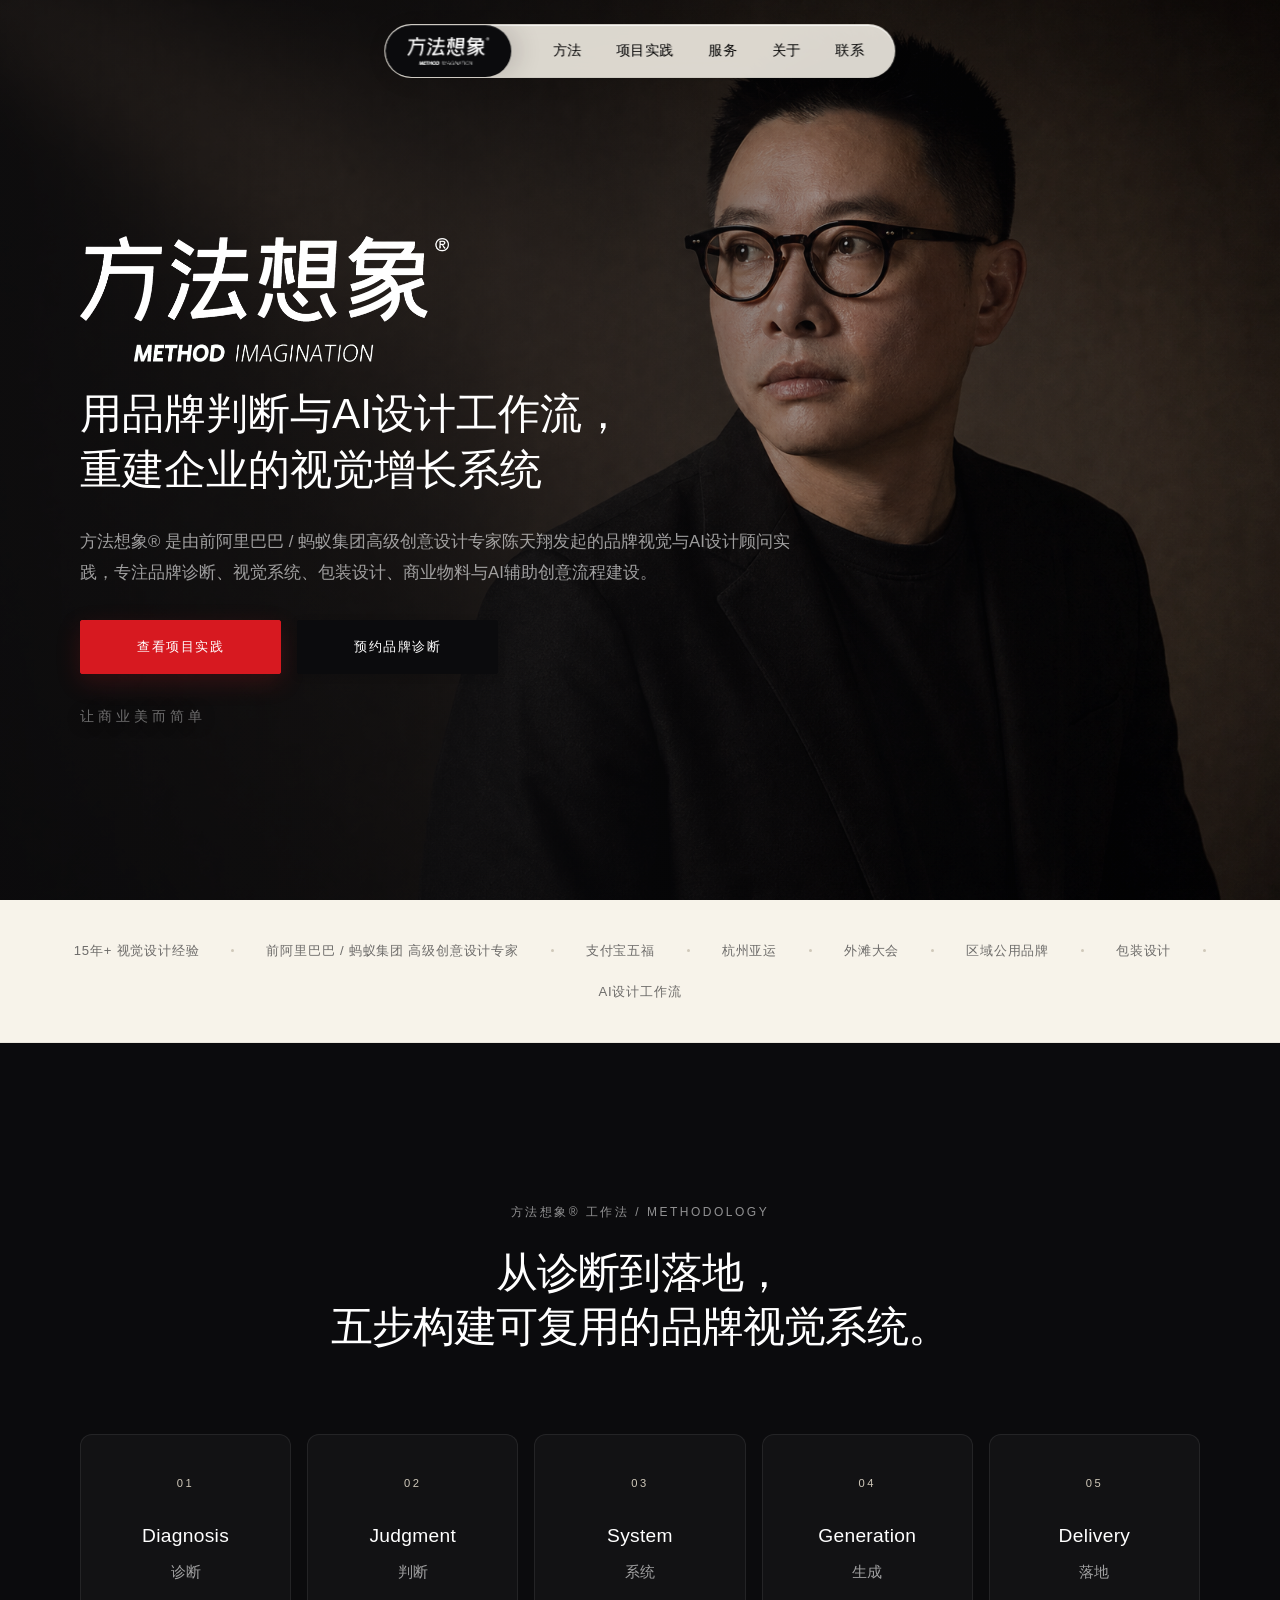
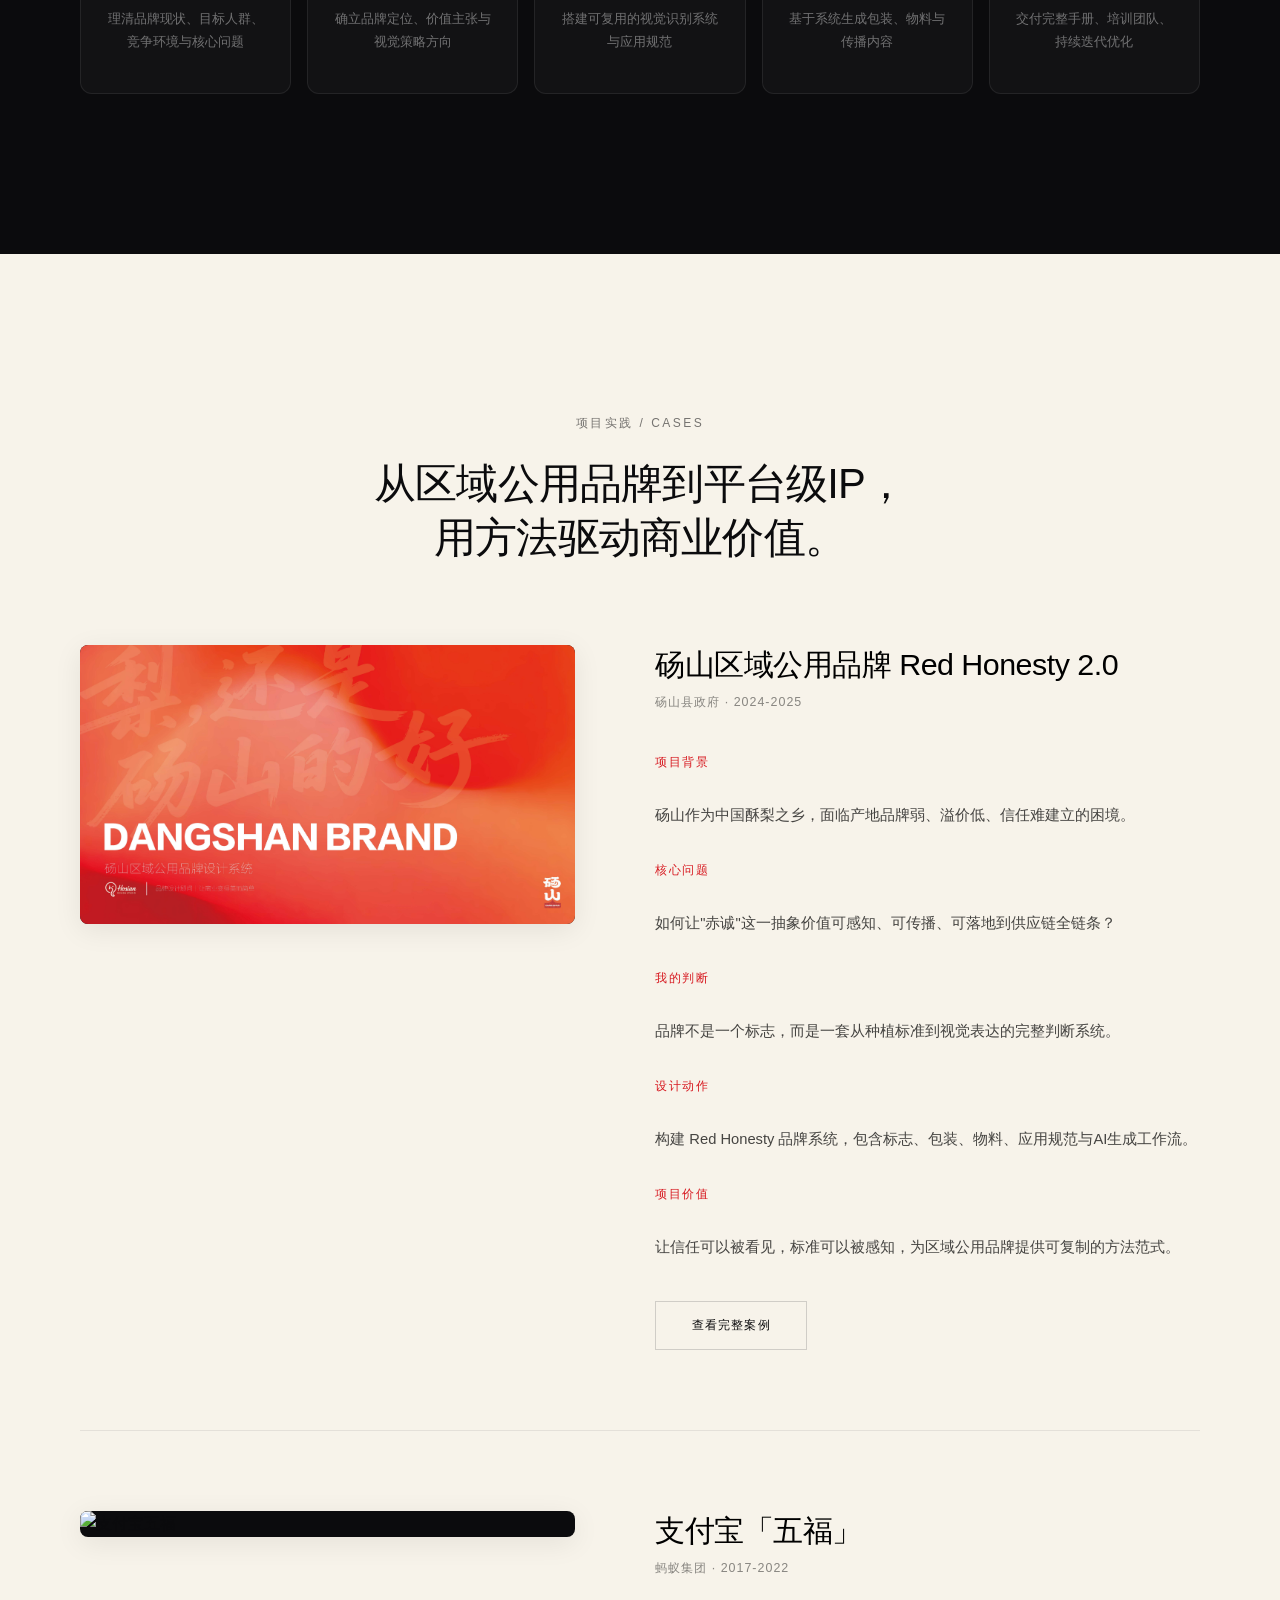
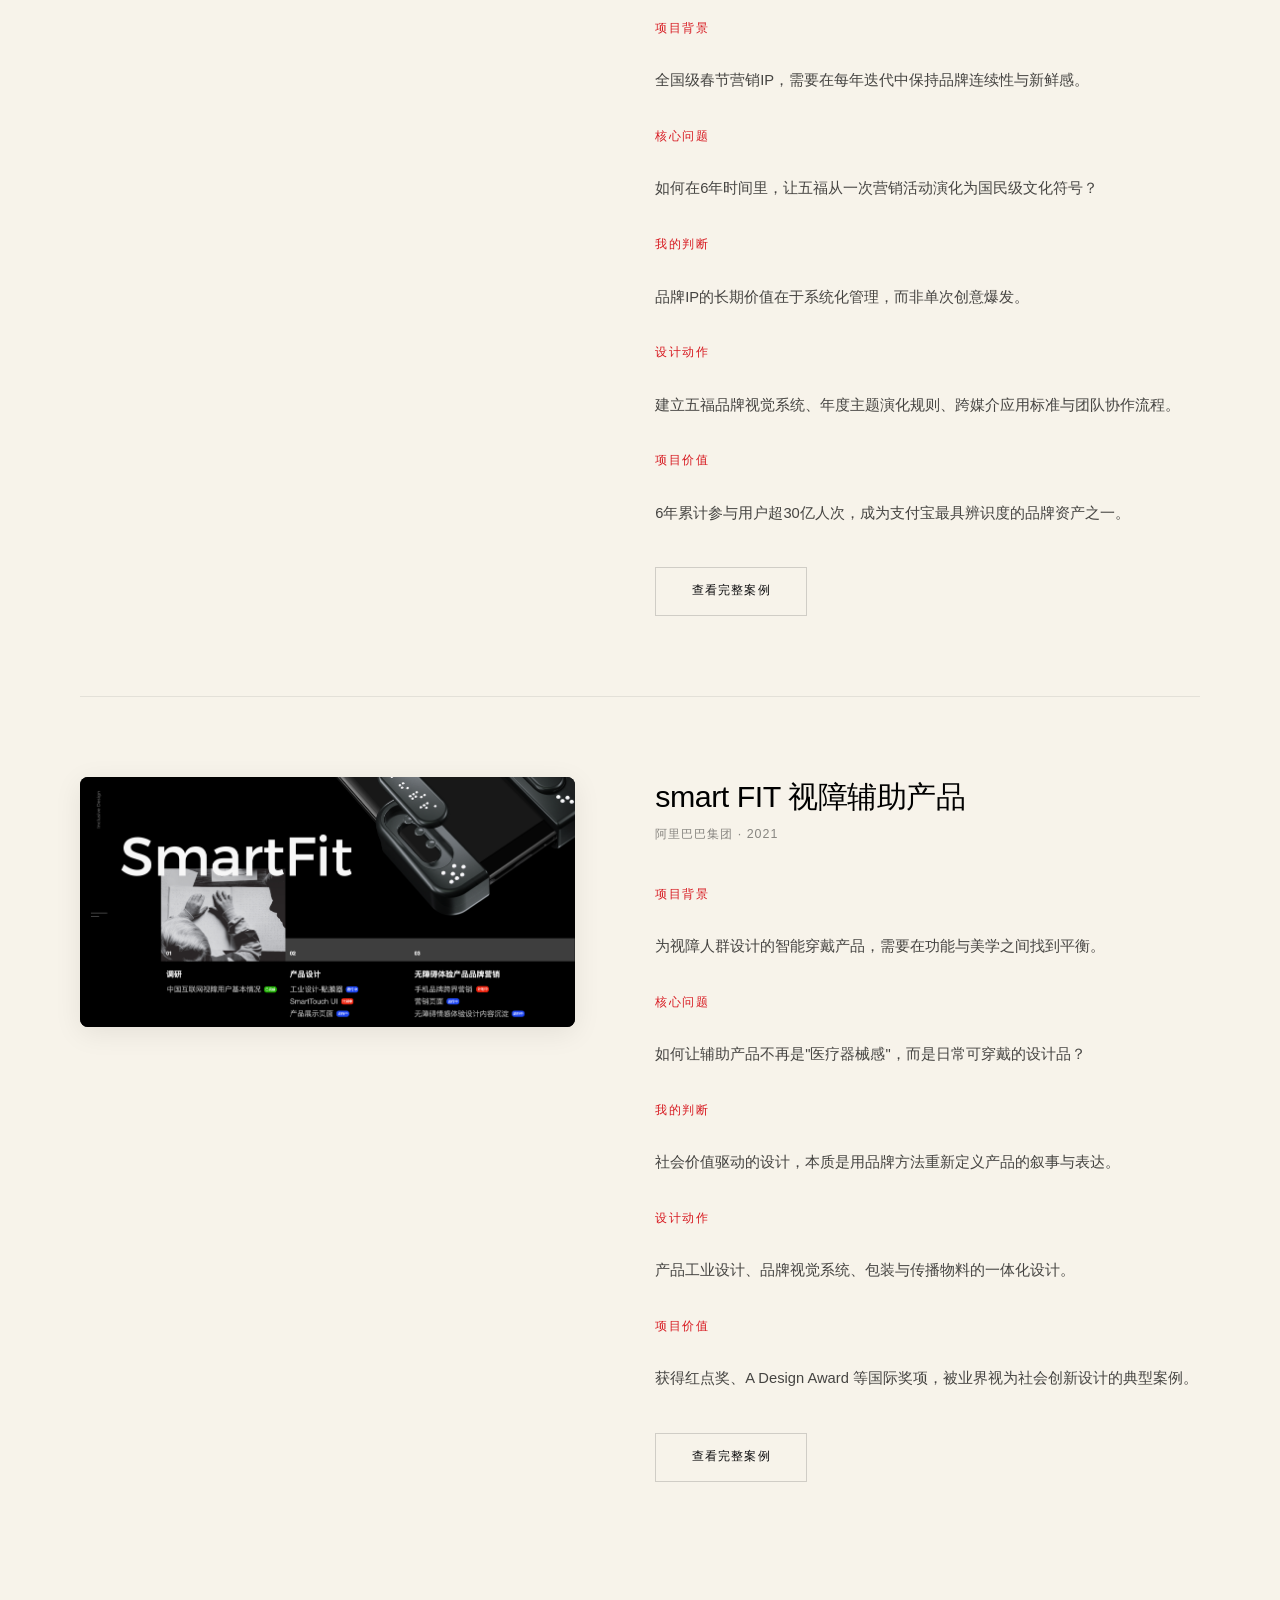
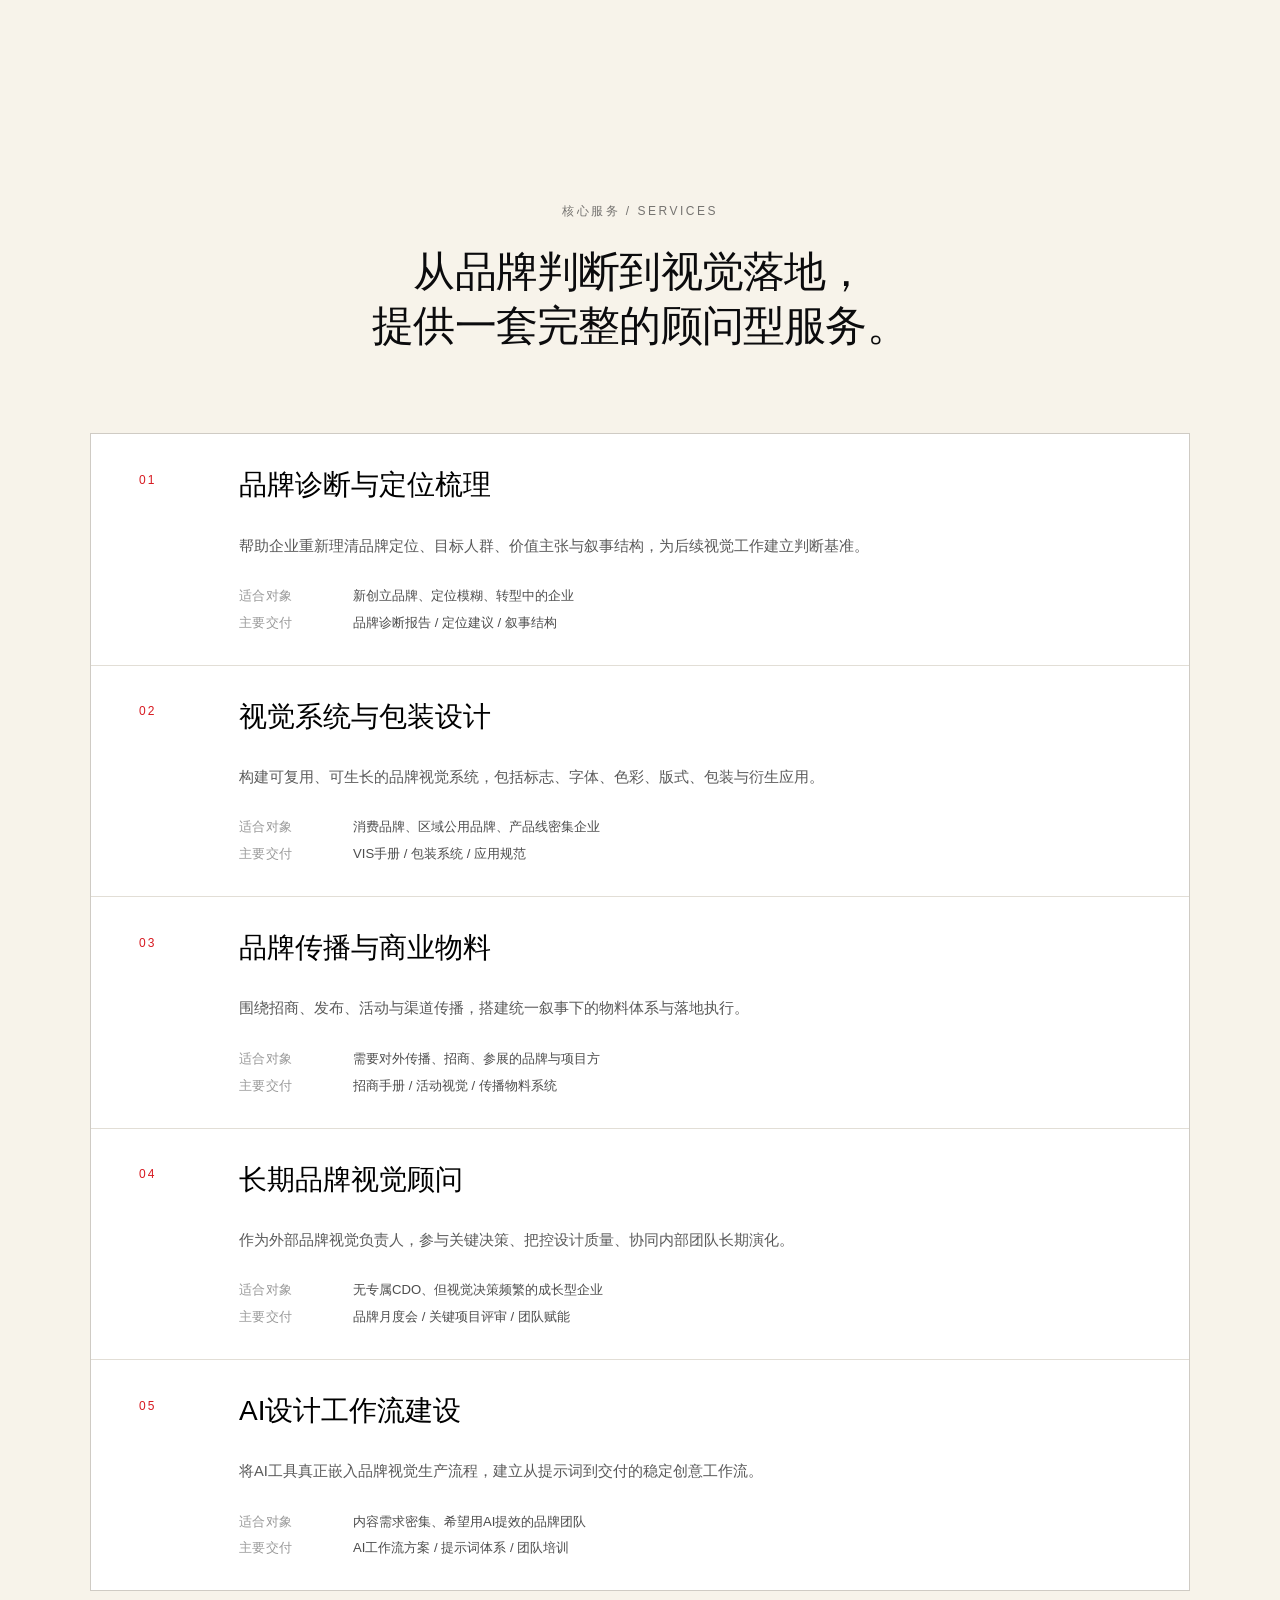
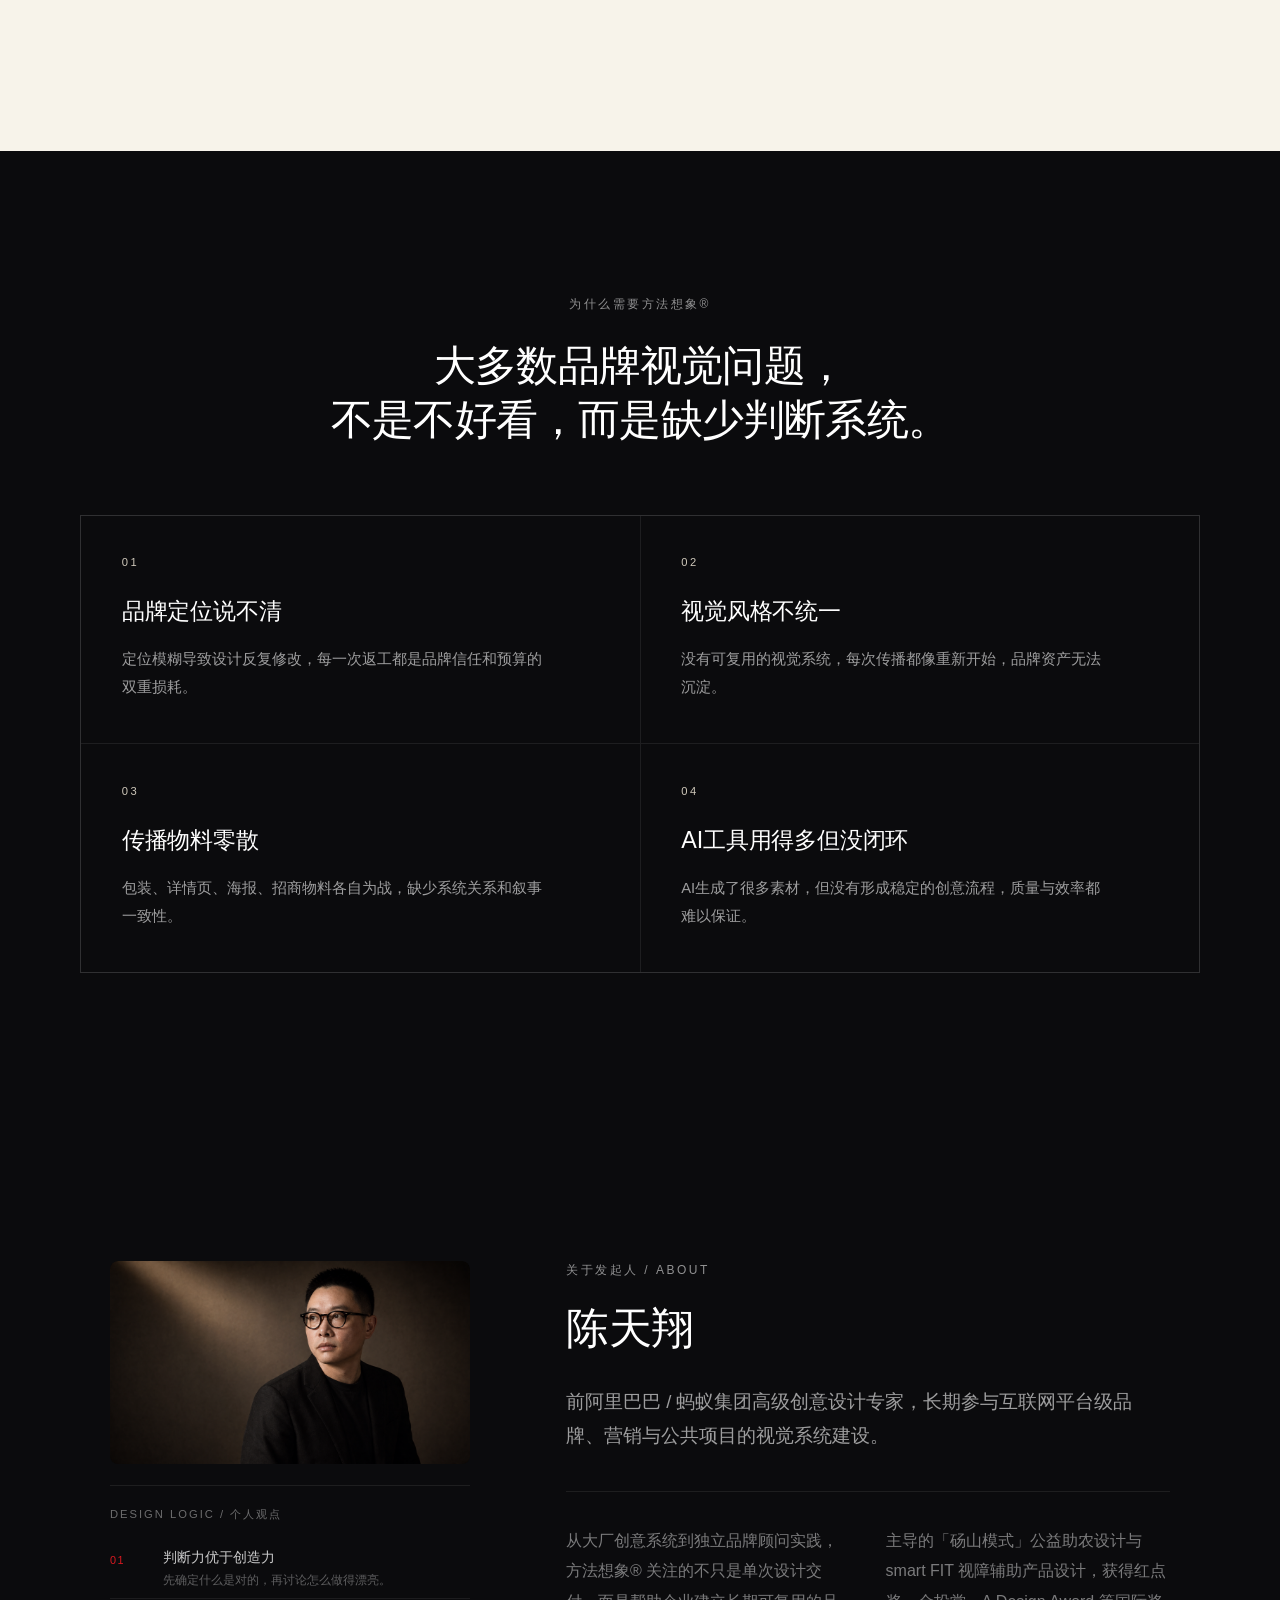
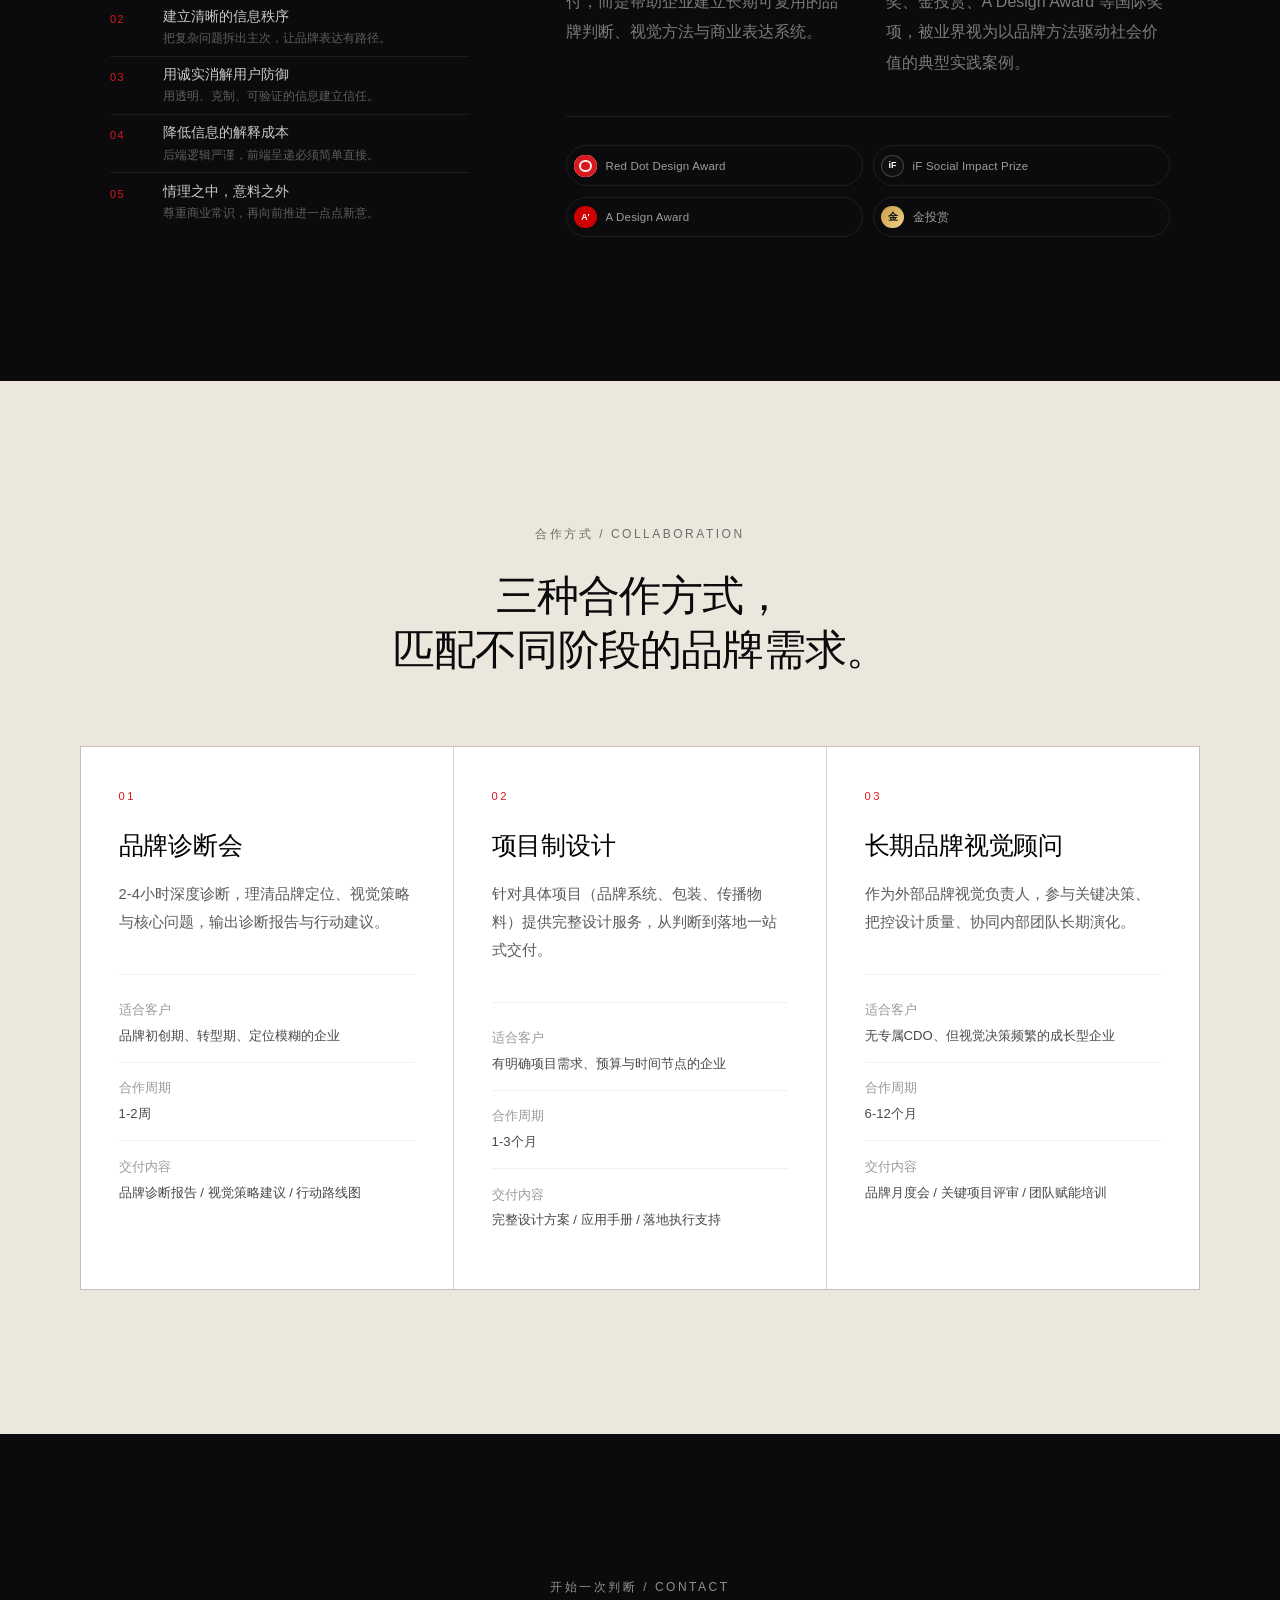
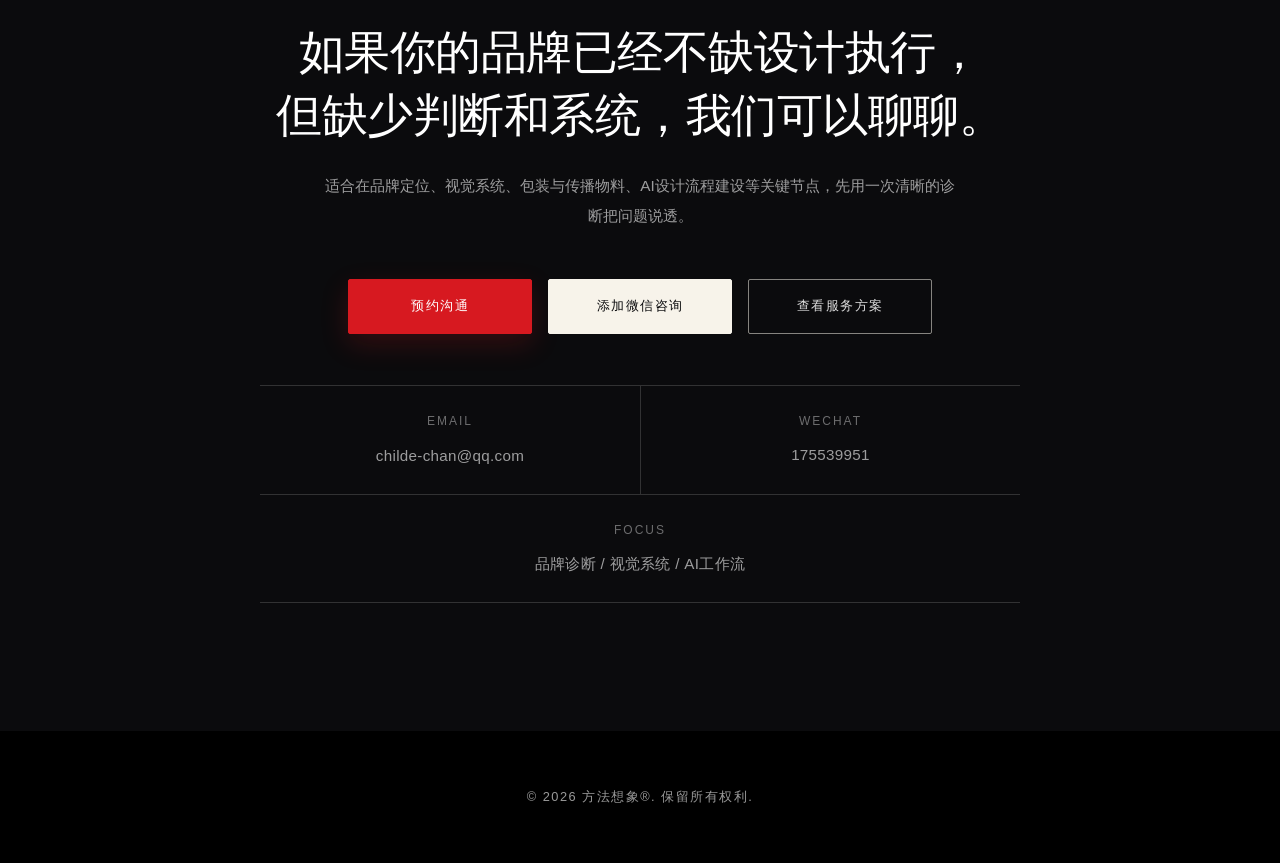
==== commit 62b80123: "Update website refinements and case pages" ====
--- a/index.html
+++ b/index.html
@@ -3,6 +3,7 @@
 <head>
     <meta charset="UTF-8">
     <meta name="viewport" content="width=device-width, initial-scale=1.0">
+    <meta name="description" content="方法想象® 是由陈天翔发起的品牌视觉与AI设计顾问实践，专注品牌诊断、视觉系统、包装设计、商业物料与AI设计工作流建设。">
     <title>方法想象® | 品牌视觉与AI设计顾问 · 陈天翔</title>
     <link rel="stylesheet" href="style.css">
     <link rel="stylesheet" href="brand.css">
@@ -116,11 +117,11 @@
             </div>
 
             <article class="case-item">
-                <div class="case-visual">
+                <a href="dangshan.html" class="case-visual case-visual-link" aria-label="查看砀山区域公用品牌完整案例">
                     <img src="images/替换图/Red Honesty 2.0 -首图_页面_016.jpg" alt="砀山 Red Honesty 2.0">
-                </div>
+                </a>
                 <div class="case-narrative">
-                    <h3 class="case-title">砀山区域公用品牌 Red Honesty 2.0</h3>
+                    <h3 class="case-title"><a href="dangshan.html">砀山区域公用品牌 Red Honesty 2.0</a></h3>
                     <p class="case-meta">砀山县政府 · 2024-2025</p>
                     <dl class="case-story">
                         <dt>项目背景</dt>
@@ -134,15 +135,18 @@
                         <dt>项目价值</dt>
                         <dd>让信任可以被看见，标准可以被感知，为区域公用品牌提供可复制的方法范式。</dd>
                     </dl>
+                    <div class="case-actions">
+                        <a href="dangshan.html" class="case-more-link">查看完整案例</a>
+                    </div>
                 </div>
             </article>
 
             <article class="case-item">
-                <div class="case-visual">
+                <a href="wufu.html" class="case-visual case-visual-link" aria-label="查看支付宝五福完整案例">
                     <img src="images/alipay-wufu/main.png" alt="支付宝五福">
-                </div>
+                </a>
                 <div class="case-narrative">
-                    <h3 class="case-title">支付宝「五福」</h3>
+                    <h3 class="case-title"><a href="wufu.html">支付宝「五福」</a></h3>
                     <p class="case-meta">蚂蚁集团 · 2017-2022</p>
                     <dl class="case-story">
                         <dt>项目背景</dt>
@@ -156,15 +160,18 @@
                         <dt>项目价值</dt>
                         <dd>6年累计参与用户超30亿人次，成为支付宝最具辨识度的品牌资产之一。</dd>
                     </dl>
+                    <div class="case-actions">
+                        <a href="wufu.html" class="case-more-link">查看完整案例</a>
+                    </div>
                 </div>
             </article>
 
             <article class="case-item">
-                <div class="case-visual">
+                <a href="smartfit.html" class="case-visual case-visual-link" aria-label="查看 smart FIT 完整案例">
                     <img src="images/替换图/smartFIT封面.png" alt="smart FIT">
-                </div>
+                </a>
                 <div class="case-narrative">
-                    <h3 class="case-title">smart FIT 视障辅助产品</h3>
+                    <h3 class="case-title"><a href="smartfit.html">smart FIT 视障辅助产品</a></h3>
                     <p class="case-meta">阿里巴巴集团 · 2021</p>
                     <dl class="case-story">
                         <dt>项目背景</dt>
@@ -178,6 +185,9 @@
                         <dt>项目价值</dt>
                         <dd>获得红点奖、A Design Award 等国际奖项，被业界视为社会创新设计的典型案例。</dd>
                     </dl>
+                    <div class="case-actions">
+                        <a href="smartfit.html" class="case-more-link">查看完整案例</a>
+                    </div>
                 </div>
             </article>
         </div>
@@ -278,6 +288,16 @@
             <div class="about-grid">
                 <div class="about-visual">
                     <img src="images/高质感形象照4-四分之三角度横构图_副本.png" alt="陈天翔">
+                    <div class="about-logic">
+                        <p class="about-logic-label">Design Logic / 个人观点</p>
+                        <ol class="about-logic-list">
+                            <li><span>01</span><strong>判断力优于创造力</strong><em>先确定什么是对的，再讨论怎么做得漂亮。</em></li>
+                            <li><span>02</span><strong>建立清晰的信息秩序</strong><em>把复杂问题拆出主次，让品牌表达有路径。</em></li>
+                            <li><span>03</span><strong>用诚实消解用户防御</strong><em>用透明、克制、可验证的信息建立信任。</em></li>
+                            <li><span>04</span><strong>降低信息的解释成本</strong><em>后端逻辑严谨，前端呈递必须简单直接。</em></li>
+                            <li><span>05</span><strong>情理之中，意料之外</strong><em>尊重商业常识，再向前推进一点点新意。</em></li>
+                        </ol>
+                    </div>
                 </div>
                 <div class="about-text">
                     <p class="section-eyebrow">关于发起人 / About</p>
@@ -288,10 +308,10 @@
                         <p class="about-body">主导的「砀山模式」公益助农设计与 smart FIT 视障辅助产品设计，获得红点奖、金投赏、A Design Award 等国际奖项，被业界视为以品牌方法驱动社会价值的典型实践案例。</p>
                     </div>
                     <ul class="awards-list">
-                        <li>Red Dot Design Award</li>
-                        <li>iF Social Impact Prize</li>
-                        <li>A Design Award</li>
-                        <li>金投赏</li>
+                        <li><span class="award-icon award-icon-red">●</span><span>Red Dot Design Award</span></li>
+                        <li><span class="award-icon award-icon-if">iF</span><span>iF Social Impact Prize</span></li>
+                        <li><span class="award-icon award-icon-a">A'</span><span>A Design Award</span></li>
+                        <li><span class="award-icon award-icon-jin">金</span><span>金投赏</span></li>
                     </ul>
                 </div>
             </div>
@@ -380,7 +400,7 @@
             const sections = [...document.querySelectorAll('section[id]')];
             const navLinks = [...document.querySelectorAll('.nav-links a')];
             const revealTargets = [
-                ...document.querySelectorAll('.section-head, .method-step, .case-item, .service-card, .problem-card, .plan-card, .about-grid, .contact-content')
+                ...document.querySelectorAll('.section-head, .method-step, .logic-card, .case-item, .service-card, .problem-card, .plan-card, .about-grid, .contact-content')
             ];
 
             document.documentElement.classList.add('js-enabled');
--- a/style.css
+++ b/style.css
@@ -9,29 +9,32 @@
 }
 
 :root {
-    --brand-red: #D60000;
-    --brand-ochre: #FF8661;
-    --brand-cream: #FFF1EE;
-    --brand-gray: #666666;
-    --brand-silver: #DEDEDE;
-    --ink: #000;
-    --paper: #fff;
-
-    /* 新增深色主题变量 */
+    --brand-red: #D71920;
+    --brand-red-dark: #A90F14;
+    --brand-clay: #B86A4A;
+    --brand-paper: #F7F3EA;
+    --brand-mist: #ECE7DC;
+    --brand-stone: #CFC8BA;
+    --brand-gray: #6F6A61;
+    --brand-silver: #DED8CC;
+    --ink: #0B0B0D;
+    --paper: #FFFFFF;
+
     --ink-900: #0B0B0D;
     --ink-800: #141418;
     --ink-700: #1E1E24;
     --line-dark: rgba(255,255,255,.08);
     --text-dim: rgba(255,255,255,.6);
     --text-faint: rgba(255,255,255,.4);
-    --accent-lime: #C6FF3D;
+    --accent-primary: var(--brand-red);
+    --accent-secondary: var(--brand-clay);
 }
 
 body {
     font-family: -apple-system, BlinkMacSystemFont, 'Segoe UI', 'PingFang SC', 'Hiragino Sans GB', 'Microsoft YaHei', sans-serif;
     line-height: 1.6;
     color: var(--ink);
-    background: var(--paper);
+    background: var(--brand-paper);
     font-weight: 300;
     -webkit-font-smoothing: antialiased;
     -moz-osx-font-smoothing: grayscale;
@@ -64,17 +67,17 @@
     display: flex;
     align-items: stretch;
     gap: 1.65rem;
-    background: rgba(255, 255, 255, 0.85);
+    background: rgba(247, 243, 234, 0.88);
     backdrop-filter: saturate(180%) blur(24px);
     -webkit-backdrop-filter: saturate(180%) blur(24px);
-    border: 1px solid rgba(0, 0, 0, 0.04);
+    border: 1px solid rgba(11, 11, 13, 0.06);
     border-radius: 999px;
     min-height: 54px;
     padding: 0 0.95rem 0 0;
     overflow: hidden;
     box-shadow: 0 4px 24px rgba(0, 0, 0, 0.06),
                 0 1px 4px rgba(0, 0, 0, 0.04),
-                inset 0 1px 0 rgba(255, 255, 255, 0.8);
+                inset 0 1px 0 rgba(255, 255, 255, 0.72);
     transition: all 0.45s cubic-bezier(0.19, 1, 0.22, 1);
 }
 
@@ -82,7 +85,7 @@
     box-shadow: 0 8px 32px rgba(0, 0, 0, 0.08),
                 0 2px 8px rgba(0, 0, 0, 0.06),
                 inset 0 1px 0 rgba(255, 255, 255, 0.9);
-    background: rgba(255, 255, 255, 0.9);
+    background: rgba(247, 243, 234, 0.94);
 }
 
 .nav-logo {
@@ -135,7 +138,7 @@
 
 .nav-links a:hover,
 .nav-links a.is-active {
-    background: #000;
+    background: var(--ink-900);
     color: #fff;
     transform: translateY(-1px);
 }
@@ -294,7 +297,7 @@
 }
 
 .works-section {
-    background: var(--paper);
+    background: var(--brand-paper);
     padding: 10rem 0;
 }
 
@@ -315,7 +318,7 @@
 .work-image {
     width: 100%;
     overflow: hidden;
-    background: #fafafa;
+    background: var(--brand-mist);
     border-radius: 4px;
     box-shadow: 0 2px 16px rgba(0, 0, 0, 0.04),
                 0 1px 4px rgba(0, 0, 0, 0.02);
@@ -418,7 +421,7 @@
 
 .btn {
     display: inline-block;
-    background: #000;
+    background: var(--ink-900);
     color: #fff;
     padding: 1rem 3.5rem;
     border-radius: 2px;
@@ -427,14 +430,14 @@
     font-size: 0.8rem;
     letter-spacing: 1.5px;
     transition: all 0.45s cubic-bezier(0.19, 1, 0.22, 1);
-    border: 1px solid #000;
+    border: 1px solid var(--ink-900);
     text-transform: uppercase;
     box-shadow: 0 2px 8px rgba(0, 0, 0, 0.12);
 }
 
 .btn:hover {
-    background: #fff;
-    color: #000;
+    background: var(--brand-paper);
+    color: var(--ink-900);
     box-shadow: 0 4px 16px rgba(0, 0, 0, 0.16);
     transform: translateY(-2px);
 }
@@ -444,7 +447,7 @@
 }
 
 .section-alt {
-    background: #fafafa;
+    background: var(--brand-mist);
 }
 
 .section-title {
@@ -768,16 +771,18 @@
 }
 
 .btn-accent {
-    background: var(--accent-lime);
-    color: var(--ink-900);
-    border: 1px solid var(--accent-lime);
+    background: var(--brand-red);
+    color: #fff;
+    border: 1px solid var(--brand-red);
     font-weight: 500;
+    box-shadow: 0 8px 24px rgba(215, 25, 32, 0.18);
 }
 
 .btn-accent:hover {
-    background: #fff;
-    color: var(--ink-900);
-    border-color: #fff;
+    background: var(--brand-red-dark);
+    color: #fff;
+    border-color: var(--brand-red-dark);
+    box-shadow: 0 12px 30px rgba(215, 25, 32, 0.24);
 }
 
 .btn-ghost {
@@ -941,9 +946,9 @@
    ======================================== */
 
 .trust-strip {
-    background: #fafafa;
+    background: var(--brand-paper);
     padding: 2.5rem 0;
-    border-bottom: 1px solid rgba(0,0,0,.04);
+    border-bottom: 1px solid rgba(11,11,13,.06);
     overflow: hidden;
 }
 
@@ -952,14 +957,14 @@
     align-items: center;
     justify-content: center;
     flex-wrap: wrap;
-    gap: 2rem;
+    gap: 1.25rem 2rem;
     padding: 0 2rem;
 }
 
 .trust-item {
     font-size: 0.82rem;
     letter-spacing: 0.8px;
-    color: rgba(0,0,0,.6);
+    color: rgba(11,11,13,.58);
     font-weight: 400;
     white-space: nowrap;
 }
@@ -968,7 +973,7 @@
     width: 3px;
     height: 3px;
     border-radius: 50%;
-    background: rgba(0,0,0,.2);
+    background: var(--brand-stone);
     flex-shrink: 0;
 }
 
@@ -986,6 +991,7 @@
 
 .js-enabled .section-head,
 .js-enabled .method-step,
+.js-enabled .logic-card,
 .js-enabled .case-item,
 .js-enabled .service-card,
 .js-enabled .problem-card,
@@ -1000,6 +1006,7 @@
 
 .js-enabled .section-head.is-visible,
 .js-enabled .method-step.is-visible,
+.js-enabled .logic-card.is-visible,
 .js-enabled .case-item.is-visible,
 .js-enabled .service-card.is-visible,
 .js-enabled .problem-card.is-visible,
@@ -1011,6 +1018,7 @@
 }
 
 .js-enabled .method-step:nth-child(2),
+.js-enabled .logic-card:nth-child(2),
 .js-enabled .service-card:nth-child(2),
 .js-enabled .problem-card:nth-child(2),
 .js-enabled .plan-card:nth-child(2) {
@@ -1018,6 +1026,7 @@
 }
 
 .js-enabled .method-step:nth-child(3),
+.js-enabled .logic-card:nth-child(3),
 .js-enabled .service-card:nth-child(3),
 .js-enabled .problem-card:nth-child(3),
 .js-enabled .plan-card:nth-child(3) {
@@ -1025,6 +1034,7 @@
 }
 
 .js-enabled .method-step:nth-child(4),
+.js-enabled .logic-card:nth-child(4),
 .js-enabled .service-card:nth-child(4),
 .js-enabled .problem-card:nth-child(4) {
     transition-delay: 0.18s;
@@ -1088,7 +1098,7 @@
     width: 8px;
     height: 8px;
     border-radius: 50%;
-    background: var(--accent-lime);
+    background: var(--accent-secondary);
     opacity: 0;
     transform: scale(0.4);
     transition: opacity 0.35s ease, transform 0.35s ease;
@@ -1110,7 +1120,7 @@
 .problem-num {
     font-size: 0.7rem;
     letter-spacing: 2.5px;
-    color: var(--accent-lime);
+    color: var(--brand-stone);
     display: block;
     margin-bottom: 1.5rem;
     font-weight: 500;
@@ -1139,21 +1149,21 @@
 
 .services {
     padding: 10rem 0;
-    background: #fff;
+    background: var(--brand-paper);
 }
 
 .service-grid {
     display: grid;
     grid-template-columns: 1fr;
     gap: 1px;
-    background: rgba(0,0,0,.08);
-    border: 1px solid rgba(0,0,0,.08);
+    background: rgba(11,11,13,.09);
+    border: 1px solid rgba(11,11,13,.09);
     max-width: 1100px;
     margin: 0 auto;
 }
 
 .service-card {
-    background: #fff;
+    background: var(--paper);
     padding: 2rem 3rem;
     display: grid;
     grid-template-columns: 60px 1fr 2fr;
@@ -1175,7 +1185,7 @@
 }
 
 .service-card:hover {
-    background: #f7f7f7;
+    background: #FBF8F1;
     transform: translateX(8px);
 }
 
@@ -1264,7 +1274,7 @@
 .step-num {
     font-size: 0.7rem;
     letter-spacing: 2.5px;
-    color: var(--accent-lime);
+    color: var(--brand-stone);
     display: block;
     margin-bottom: 1.75rem;
     font-weight: 500;
@@ -1293,12 +1303,138 @@
 }
 
 /* ========================================
+   商业设计核心逻辑
+   ======================================== */
+
+.logic {
+    padding: 10rem 0;
+    background: var(--brand-paper);
+}
+
+.logic-grid {
+    display: grid;
+    grid-template-columns: repeat(6, 1fr);
+    gap: 1px;
+    background: rgba(11, 11, 13, 0.1);
+    border: 1px solid rgba(11, 11, 13, 0.1);
+}
+
+.logic-card {
+    grid-column: span 2;
+    min-height: 330px;
+    padding: 2.4rem;
+    background: #fbf8f1;
+    position: relative;
+    overflow: hidden;
+    transition: background 0.45s cubic-bezier(0.19, 1, 0.22, 1),
+                transform 0.45s cubic-bezier(0.19, 1, 0.22, 1);
+}
+
+.logic-card-primary {
+    grid-column: span 4;
+    background: var(--ink-900);
+    color: #fff;
+}
+
+.logic-card::after {
+    content: '';
+    position: absolute;
+    inset: auto 0 0;
+    height: 3px;
+    background: var(--brand-red);
+    transform: scaleX(0);
+    transform-origin: left center;
+    transition: transform 0.45s cubic-bezier(0.19, 1, 0.22, 1);
+}
+
+.logic-card:hover {
+    background: #fffdf7;
+    transform: translateY(-4px);
+}
+
+.logic-card-primary:hover {
+    background: #151515;
+}
+
+.logic-card:hover::after {
+    transform: scaleX(1);
+}
+
+.logic-num {
+    display: block;
+    color: var(--brand-red);
+    font-size: 0.76rem;
+    letter-spacing: 2px;
+    margin-bottom: 3rem;
+}
+
+.logic-kicker {
+    margin-bottom: 1rem;
+    color: rgba(11, 11, 13, 0.44);
+    font-size: 0.72rem;
+    letter-spacing: 1.8px;
+    text-transform: uppercase;
+}
+
+.logic-card-primary .logic-kicker {
+    color: rgba(255, 255, 255, 0.42);
+}
+
+.logic-card h3 {
+    max-width: 420px;
+    margin-bottom: 1.25rem;
+    color: inherit;
+    font-size: clamp(1.55rem, 2.5vw, 2.4rem);
+    font-weight: 300;
+    line-height: 1.22;
+    letter-spacing: 0;
+}
+
+.logic-card p:last-child {
+    max-width: 520px;
+    color: rgba(11, 11, 13, 0.62);
+    font-size: 0.95rem;
+    line-height: 1.9;
+    font-weight: 300;
+}
+
+.logic-card-primary p:last-child {
+    color: rgba(255, 255, 255, 0.68);
+}
+
+.logic-note {
+    display: flex;
+    align-items: center;
+    justify-content: space-between;
+    gap: 1.5rem;
+    margin-top: 2rem;
+    padding-top: 2rem;
+    border-top: 1px solid rgba(11, 11, 13, 0.1);
+    color: rgba(11, 11, 13, 0.52);
+    font-size: 0.88rem;
+    line-height: 1.7;
+}
+
+.logic-note a {
+    color: var(--ink-900);
+    text-decoration: none;
+    border-bottom: 1px solid rgba(11, 11, 13, 0.24);
+    white-space: nowrap;
+    transition: color 0.3s ease, border-color 0.3s ease;
+}
+
+.logic-note a:hover {
+    color: var(--brand-red);
+    border-bottom-color: var(--brand-red);
+}
+
+/* ========================================
    项目实践
    ======================================== */
 
 .cases {
     padding: 10rem 0;
-    background: #fff;
+    background: var(--brand-paper);
     counter-reset: case;
 }
 
@@ -1308,7 +1444,7 @@
     gap: 5rem;
     align-items: start;
     padding: 5rem 0;
-    border-bottom: 1px solid rgba(0,0,0,.06);
+    border-bottom: 1px solid rgba(11,11,13,.08);
     counter-increment: case;
 }
 
@@ -1456,6 +1592,81 @@
     filter: contrast(1.04) saturate(1.05);
 }
 
+.about-logic {
+    margin-top: 1.35rem;
+    padding: 1.25rem 0 0;
+    border-top: 1px solid var(--line-dark);
+}
+
+.about-logic-label {
+    margin-bottom: 1rem;
+    color: var(--text-faint);
+    font-size: 0.7rem;
+    letter-spacing: 2px;
+    text-transform: uppercase;
+}
+
+.about-logic-list {
+    display: grid;
+    gap: 0;
+    list-style: none;
+    margin: 0;
+    padding: 0;
+}
+
+.about-logic-list li {
+    display: grid;
+    grid-template-columns: 2.5rem minmax(0, 1fr);
+    gap: 0.22rem 0.8rem;
+    align-items: start;
+    padding: 0.58rem 0;
+    border-top: 1px solid rgba(255, 255, 255, 0.07);
+    color: rgba(255, 255, 255, 0.74);
+    font-size: 0.92rem;
+    line-height: 1.5;
+    font-weight: 300;
+    transition: color 0.3s ease, transform 0.3s ease;
+}
+
+.about-logic-list li:first-child {
+    border-top: 0;
+}
+
+.about-logic-list li span {
+    grid-row: span 2;
+    color: var(--brand-red);
+    font-size: 0.68rem;
+    letter-spacing: 1.4px;
+    padding-top: 0.18rem;
+}
+
+.about-logic-list li strong {
+    color: rgba(255, 255, 255, 0.78);
+    font-size: 0.86rem;
+    font-weight: 300;
+    line-height: 1.35;
+}
+
+.about-logic-list li em {
+    color: rgba(255, 255, 255, 0.34);
+    font-size: 0.72rem;
+    font-style: normal;
+    line-height: 1.45;
+}
+
+.about-logic-list li:hover {
+    color: #fff;
+    transform: translateX(4px);
+}
+
+.about-logic-list li:hover strong {
+    color: #fff;
+}
+
+.about-logic-list li:hover em {
+    color: rgba(255, 255, 255, 0.56);
+}
+
 .about-h2 {
     font-size: 2.7rem;
     font-weight: 400;
@@ -1483,17 +1694,17 @@
 }
 
 .about-body {
-    font-size: 0.92rem;
-    line-height: 1.95;
-    color: var(--text-faint);
+    font-size: 1rem;
+    line-height: 1.9;
+    color: rgba(255, 255, 255, 0.46);
     margin-bottom: 0;
     font-weight: 300;
 }
 
 .awards-list {
-    display: flex;
-    flex-wrap: wrap;
-    gap: 0.75rem;
+    display: grid;
+    grid-template-columns: repeat(2, minmax(0, 1fr));
+    gap: 0.65rem;
     list-style: none;
     margin-top: 2.35rem;
     padding-top: 1.8rem;
@@ -1501,19 +1712,65 @@
 }
 
 .awards-list li {
+    display: inline-flex;
+    align-items: center;
+    gap: 0.55rem;
     color: var(--text-dim);
     border: 1px solid var(--line-dark);
     border-radius: 999px;
-    padding: 0.55rem 0.9rem;
-    font-size: 0.78rem;
-    letter-spacing: 0.5px;
-    transition: color 0.3s ease, border-color 0.3s ease, transform 0.3s ease;
+    min-height: 2.55rem;
+    padding: 0.45rem 0.72rem 0.45rem 0.45rem;
+    font-size: 0.72rem;
+    letter-spacing: 0.2px;
+    white-space: nowrap;
+    transition: color 0.3s ease, border-color 0.3s ease, transform 0.3s ease, background 0.3s ease;
 }
 
 .awards-list li:hover {
     color: #fff;
     border-color: rgba(255,255,255,.28);
+    background: rgba(255,255,255,.035);
     transform: translateY(-2px);
+}
+
+.award-icon {
+    display: inline-flex;
+    align-items: center;
+    justify-content: center;
+    width: 1.4rem;
+    height: 1.4rem;
+    border-radius: 50%;
+    flex: 0 0 auto;
+    color: #fff;
+    font-size: 0.56rem;
+    font-weight: 500;
+    letter-spacing: 0;
+    line-height: 1;
+}
+
+.award-icon-red {
+    background: #d71920;
+    color: #d71920;
+    box-shadow: inset 0 0 0 5px #d71920, inset 0 0 0 7px rgba(255,255,255,0.92);
+}
+
+.award-icon-if {
+    background: #101010;
+    border: 1px solid rgba(255,255,255,.2);
+    font-weight: 600;
+}
+
+.award-icon-a {
+    background: #cc0000;
+    font-size: 0.55rem;
+    font-weight: 700;
+}
+
+.award-icon-jin {
+    background: linear-gradient(135deg, #c99b47, #f0d28a);
+    color: #101010;
+    font-size: 0.62rem;
+    font-weight: 600;
 }
 
 .awards-grid {
@@ -1614,7 +1871,7 @@
 
 .plans {
     padding: 9rem 0;
-    background: #f7f7f5;
+    background: var(--brand-mist);
 }
 
 .plans .section-head {
@@ -1626,12 +1883,12 @@
     display: grid;
     grid-template-columns: repeat(3, 1fr);
     gap: 1px;
-    background: rgba(0,0,0,.08);
-    border: 1px solid rgba(0,0,0,.08);
+    background: rgba(11,11,13,.09);
+    border: 1px solid rgba(11,11,13,.09);
 }
 
 .plan-card {
-    background: #fff;
+    background: var(--paper);
     border: 0;
     border-radius: 0;
     padding: 2.55rem 2.35rem 2.7rem;
@@ -1745,6 +2002,7 @@
     gap: 1rem;
     justify-content: center;
     margin-bottom: 3.2rem;
+    flex-wrap: wrap;
 }
 
 /* ========================================
@@ -1811,6 +2069,16 @@
         grid-template-columns: repeat(2, 1fr);
     }
 
+    .logic-grid {
+        grid-template-columns: repeat(2, 1fr);
+    }
+
+    .logic-card,
+    .logic-card-primary {
+        grid-column: span 1;
+        min-height: auto;
+    }
+
     .plan-grid {
         grid-template-columns: 1fr;
     }
@@ -1917,6 +2185,7 @@
     }
 
     .method-flow,
+    .logic-grid,
     .problem-grid {
         grid-template-columns: 1fr;
     }
@@ -1924,12 +2193,14 @@
     .service-card,
     .plan-card,
     .problem-card,
-    .method-step {
+    .method-step,
+    .logic-card {
         border-radius: 8px;
     }
 
     .services,
     .method,
+    .logic,
     .cases,
     .problems,
     .plans,
@@ -1940,8 +2211,18 @@
 
     .service-card,
     .plan-card,
-    .problem-card {
+    .problem-card,
+    .logic-card {
         padding: 1.65rem;
+    }
+
+    .logic-note {
+        align-items: flex-start;
+        flex-direction: column;
+    }
+
+    .awards-list {
+        grid-template-columns: 1fr;
     }
 
     .service-meta {
--- a/brand.css
+++ b/brand.css
@@ -70,6 +70,61 @@
 
 .contact-cta {
     flex-wrap: wrap;
+    align-items: center;
+    gap: 1rem;
+}
+
+.contact-cta .btn {
+    min-width: 184px;
+    padding: 1rem 2.2rem;
+    border-radius: 2px;
+    text-align: center;
+    box-shadow: none;
+}
+
+.contact-cta .btn-accent {
+    box-shadow: 0 10px 28px rgba(215, 25, 32, 0.2);
+}
+
+.contact-cta .btn-wechat {
+    border-color: var(--brand-paper);
+}
+
+.contact-cta .btn-ghost {
+    background: transparent;
+    color: rgba(255, 255, 255, 0.86);
+    border-color: rgba(247, 243, 234, 0.52);
+}
+
+.contact-cta .btn-ghost:hover {
+    background: var(--brand-paper);
+    color: var(--ink-900);
+    border-color: var(--brand-paper);
+}
+
+.contact-channels {
+    --contact-line: rgba(255, 255, 255, 0.16);
+    display: grid;
+    grid-template-columns: repeat(2, minmax(0, 1fr));
+    border-top-color: var(--contact-line);
+    border-bottom-color: var(--contact-line);
+}
+
+.contact-channel {
+    border-color: var(--contact-line);
+}
+
+.contact-channel + .contact-channel {
+    border-left: 0;
+}
+
+.contact-channel:nth-child(2) {
+    border-left: 1px solid var(--contact-line);
+}
+
+.contact-channel:nth-child(3) {
+    grid-column: 1 / -1;
+    border-top: 1px solid var(--contact-line);
 }
 
 .works-section,
@@ -120,3 +175,60 @@
 .service-card:hover {
     background: #FBF8F1;
 }
+
+.case-actions {
+    margin-top: 2rem;
+}
+
+.case-visual-link {
+    display: block;
+    color: inherit;
+    text-decoration: none;
+    cursor: pointer;
+}
+
+.case-title a {
+    color: inherit;
+    text-decoration: none;
+}
+
+.case-title a:visited,
+.case-title a:focus {
+    color: inherit;
+}
+
+.case-title a:hover {
+    color: var(--brand-red);
+}
+
+.case-more-link {
+    display: inline-flex;
+    align-items: center;
+    justify-content: center;
+    min-width: 152px;
+    padding: 0.85rem 1.4rem;
+    border: 1px solid rgba(11, 11, 13, 0.16);
+    color: var(--ink-900);
+    text-decoration: none;
+    font-size: 0.78rem;
+    letter-spacing: 1.2px;
+    transition: all 0.35s ease;
+}
+
+.case-more-link:hover {
+    border-color: var(--brand-red);
+    background: var(--brand-red);
+    color: #fff;
+    transform: translateY(-2px);
+}
+
+@media (max-width: 768px) {
+    .contact-channels {
+        grid-template-columns: 1fr;
+    }
+
+    .contact-channel:nth-child(2) {
+        border-left: 0;
+        border-top: 1px solid var(--contact-line);
+    }
+}
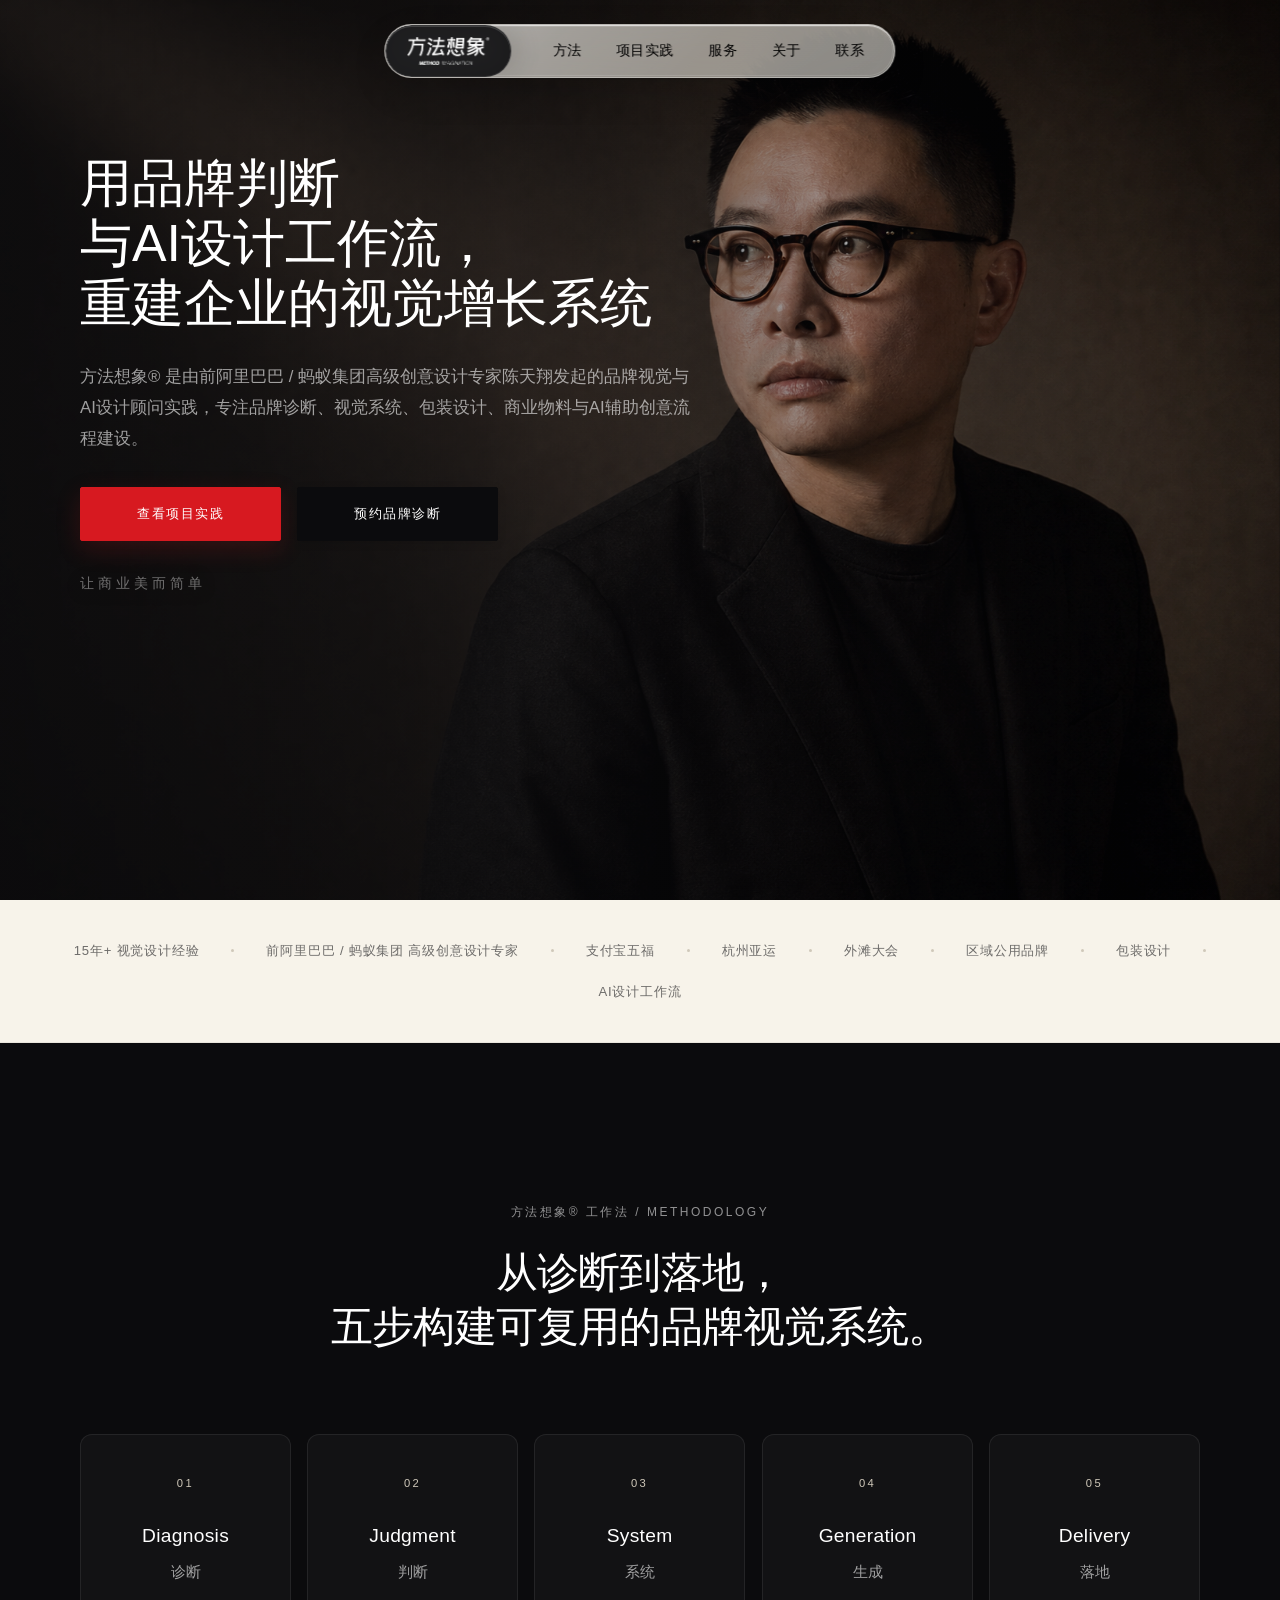
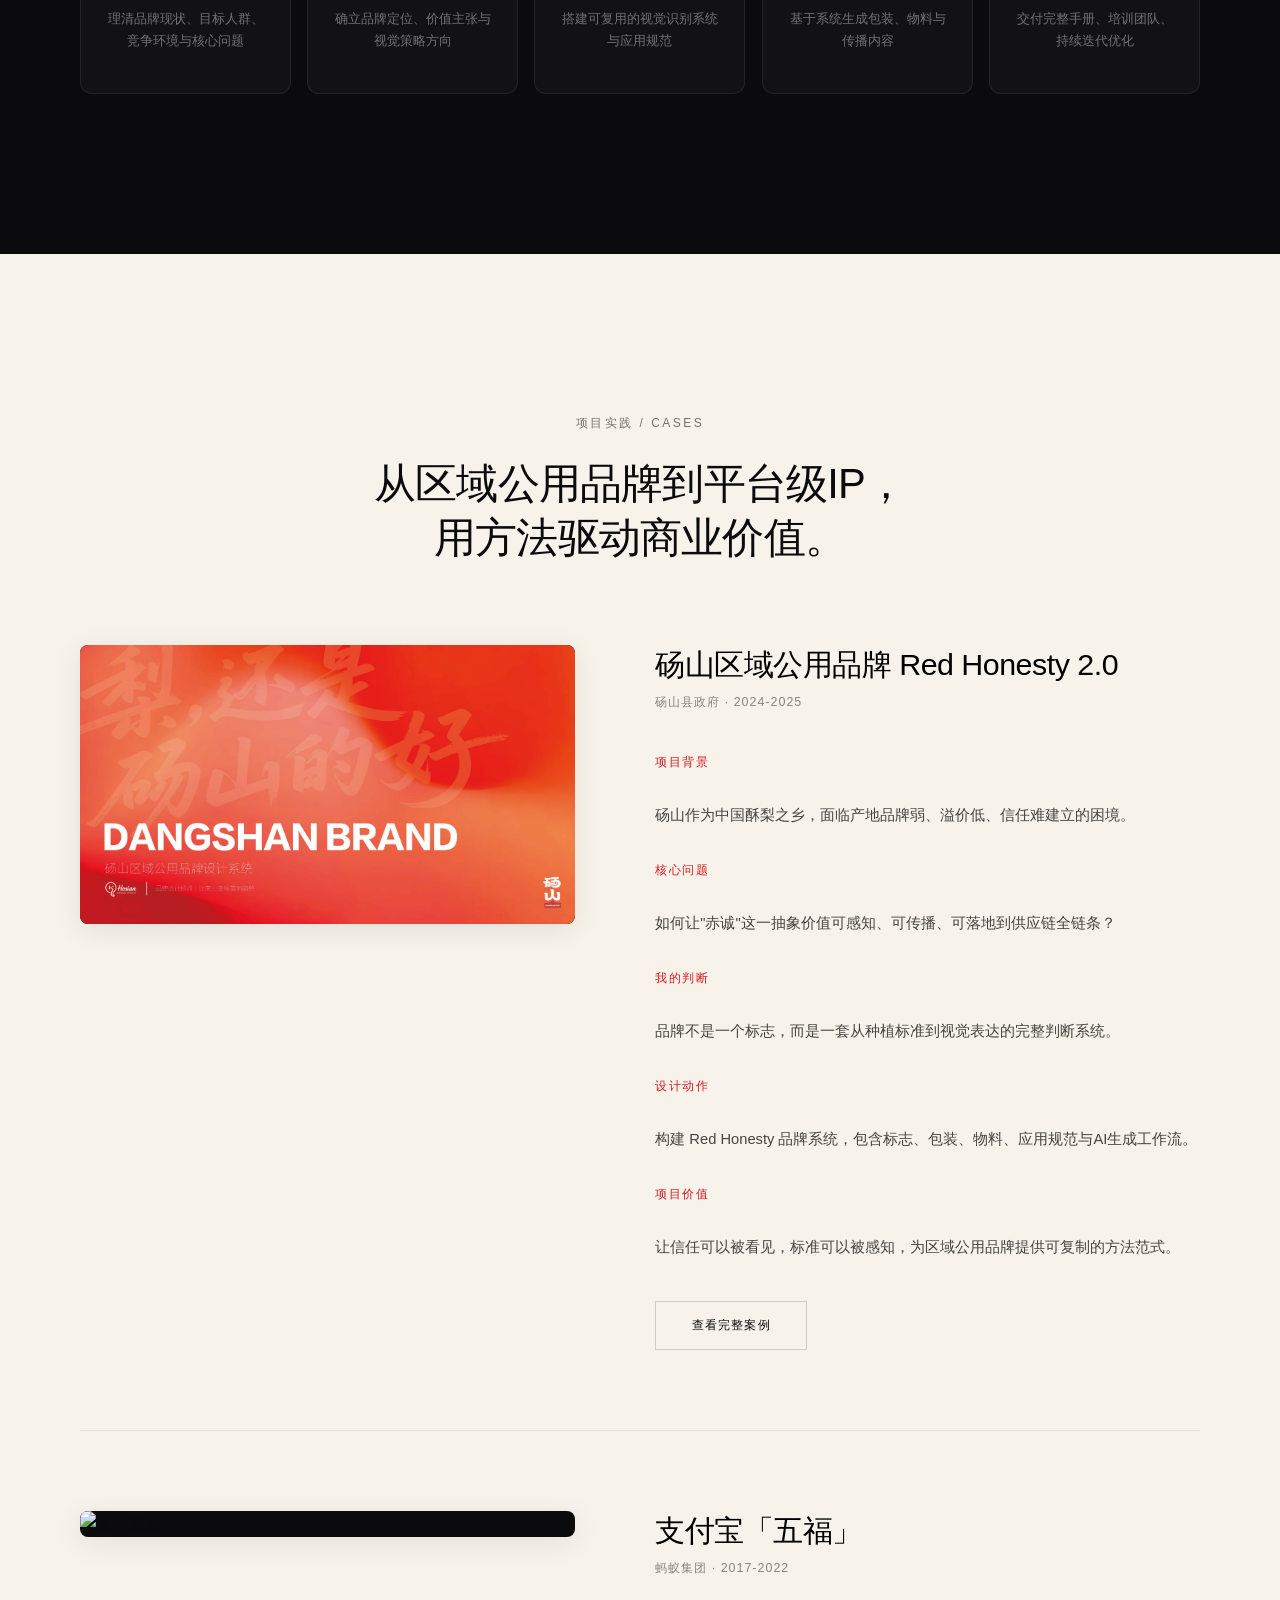
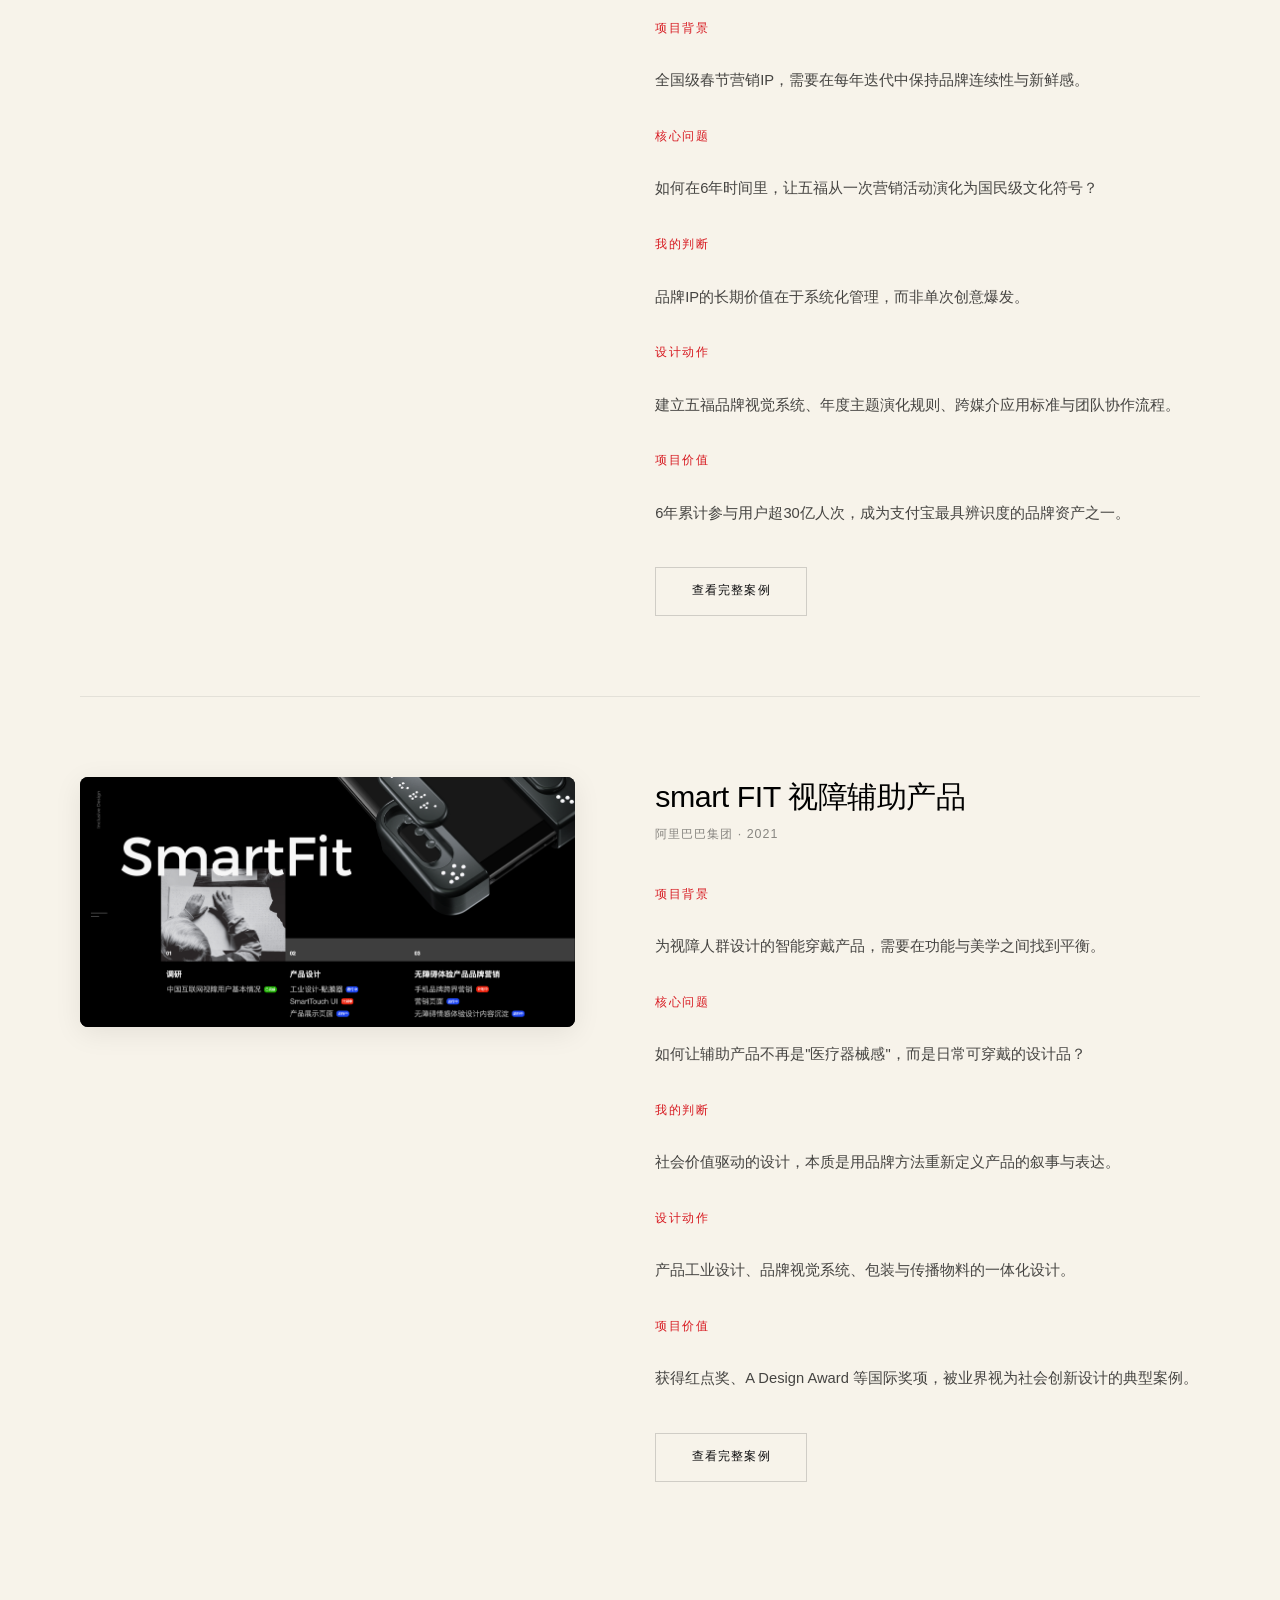
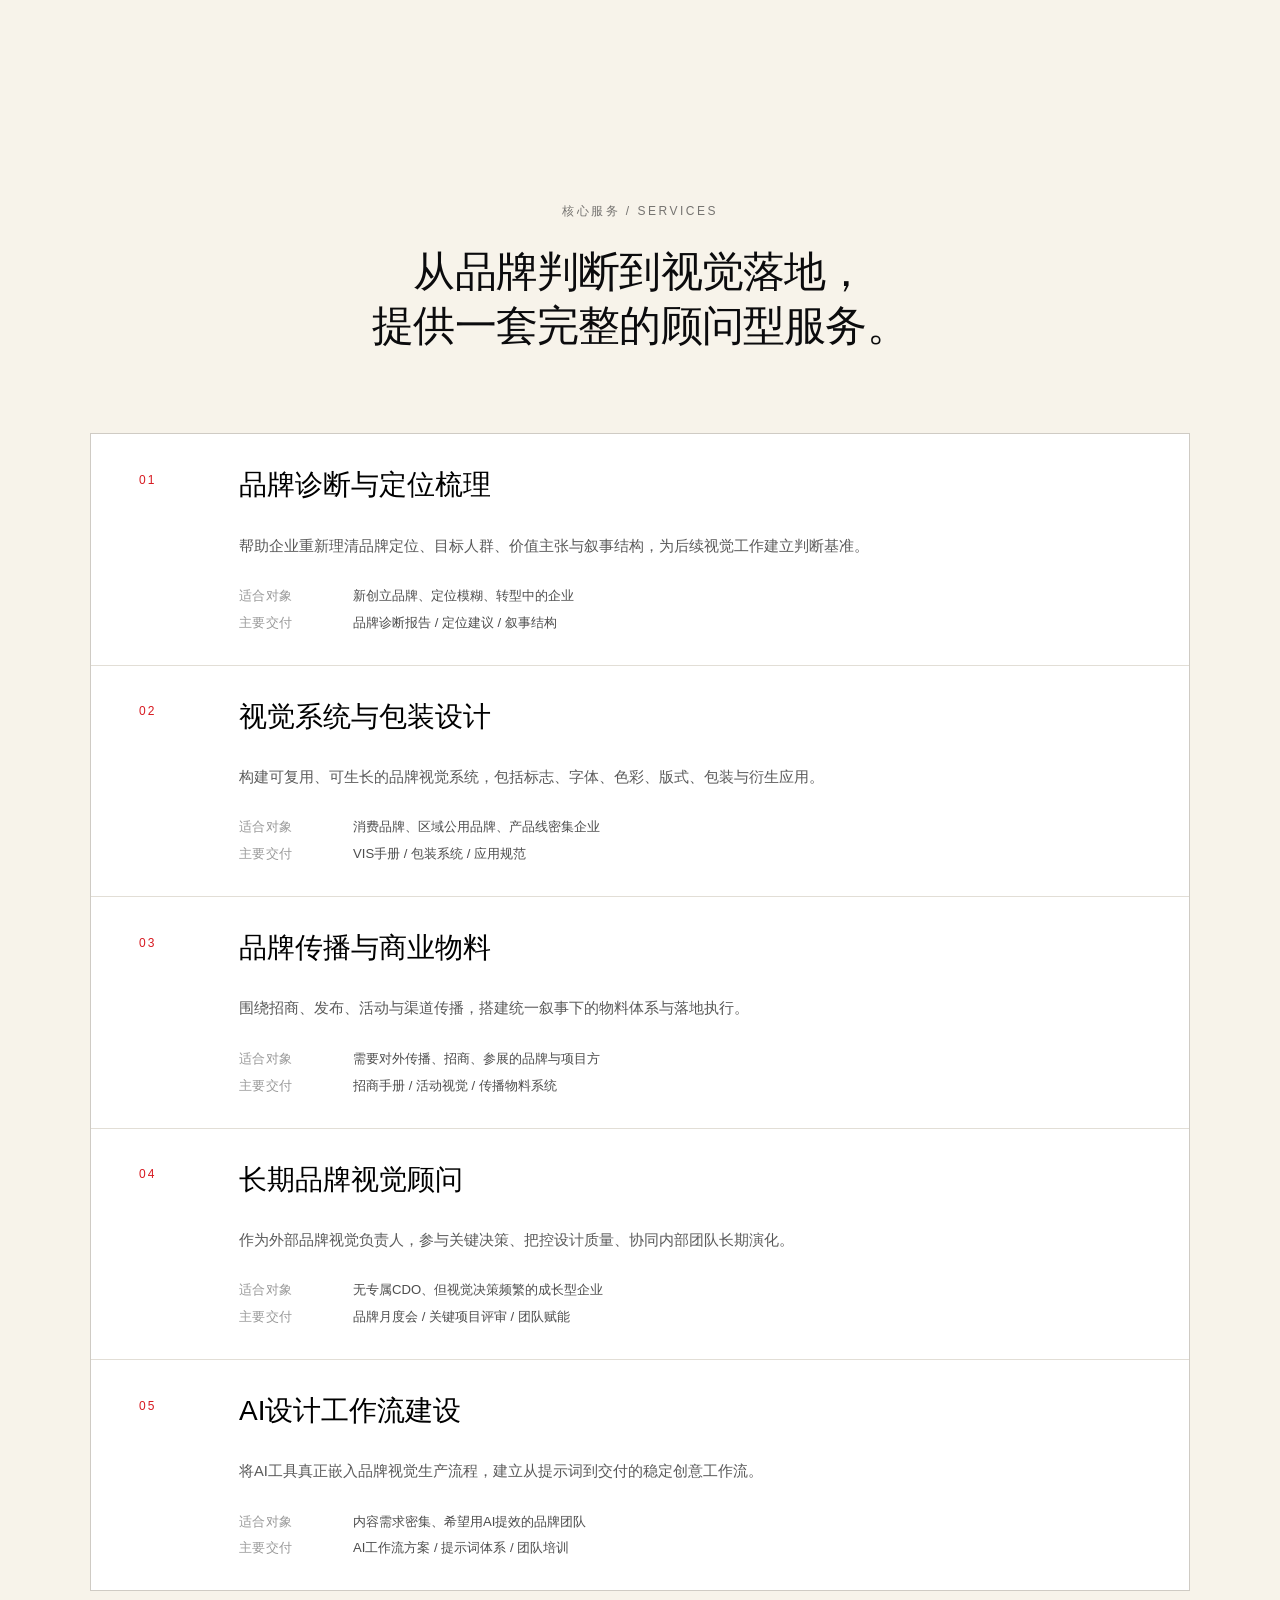
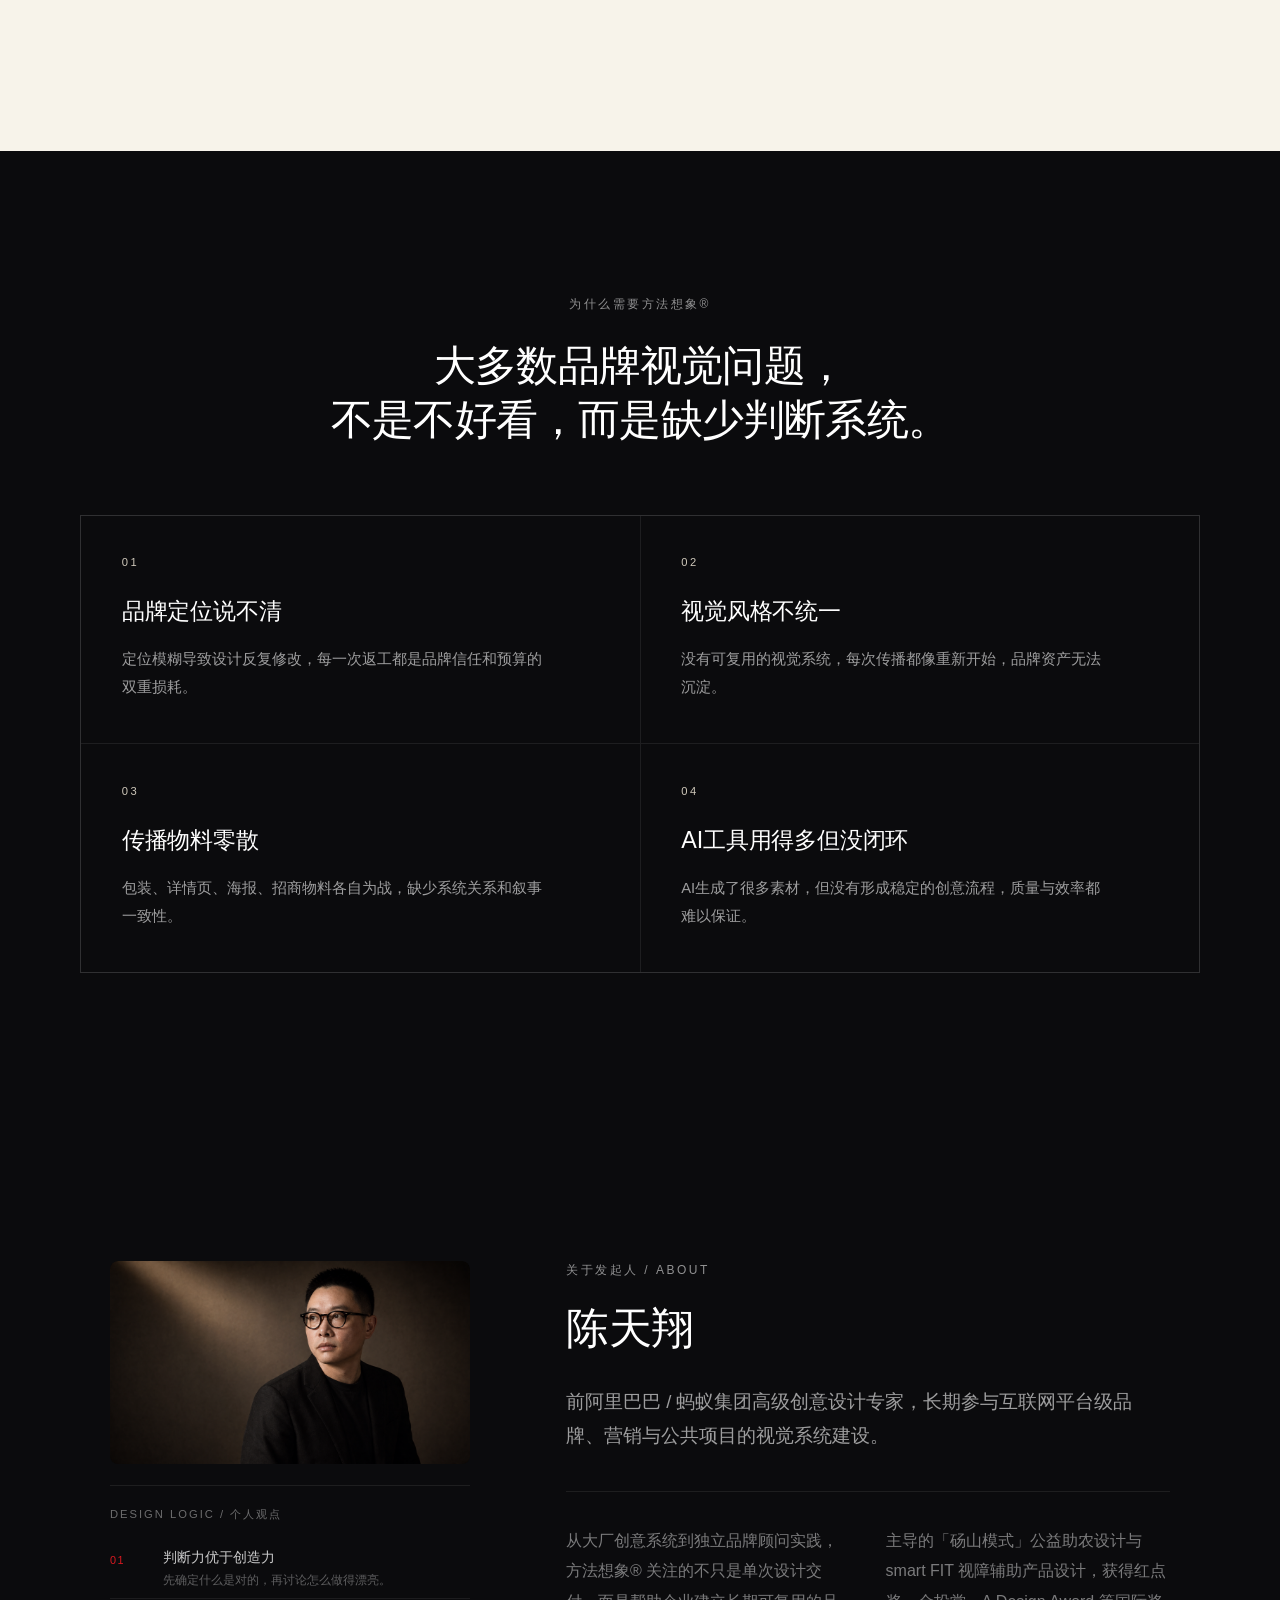
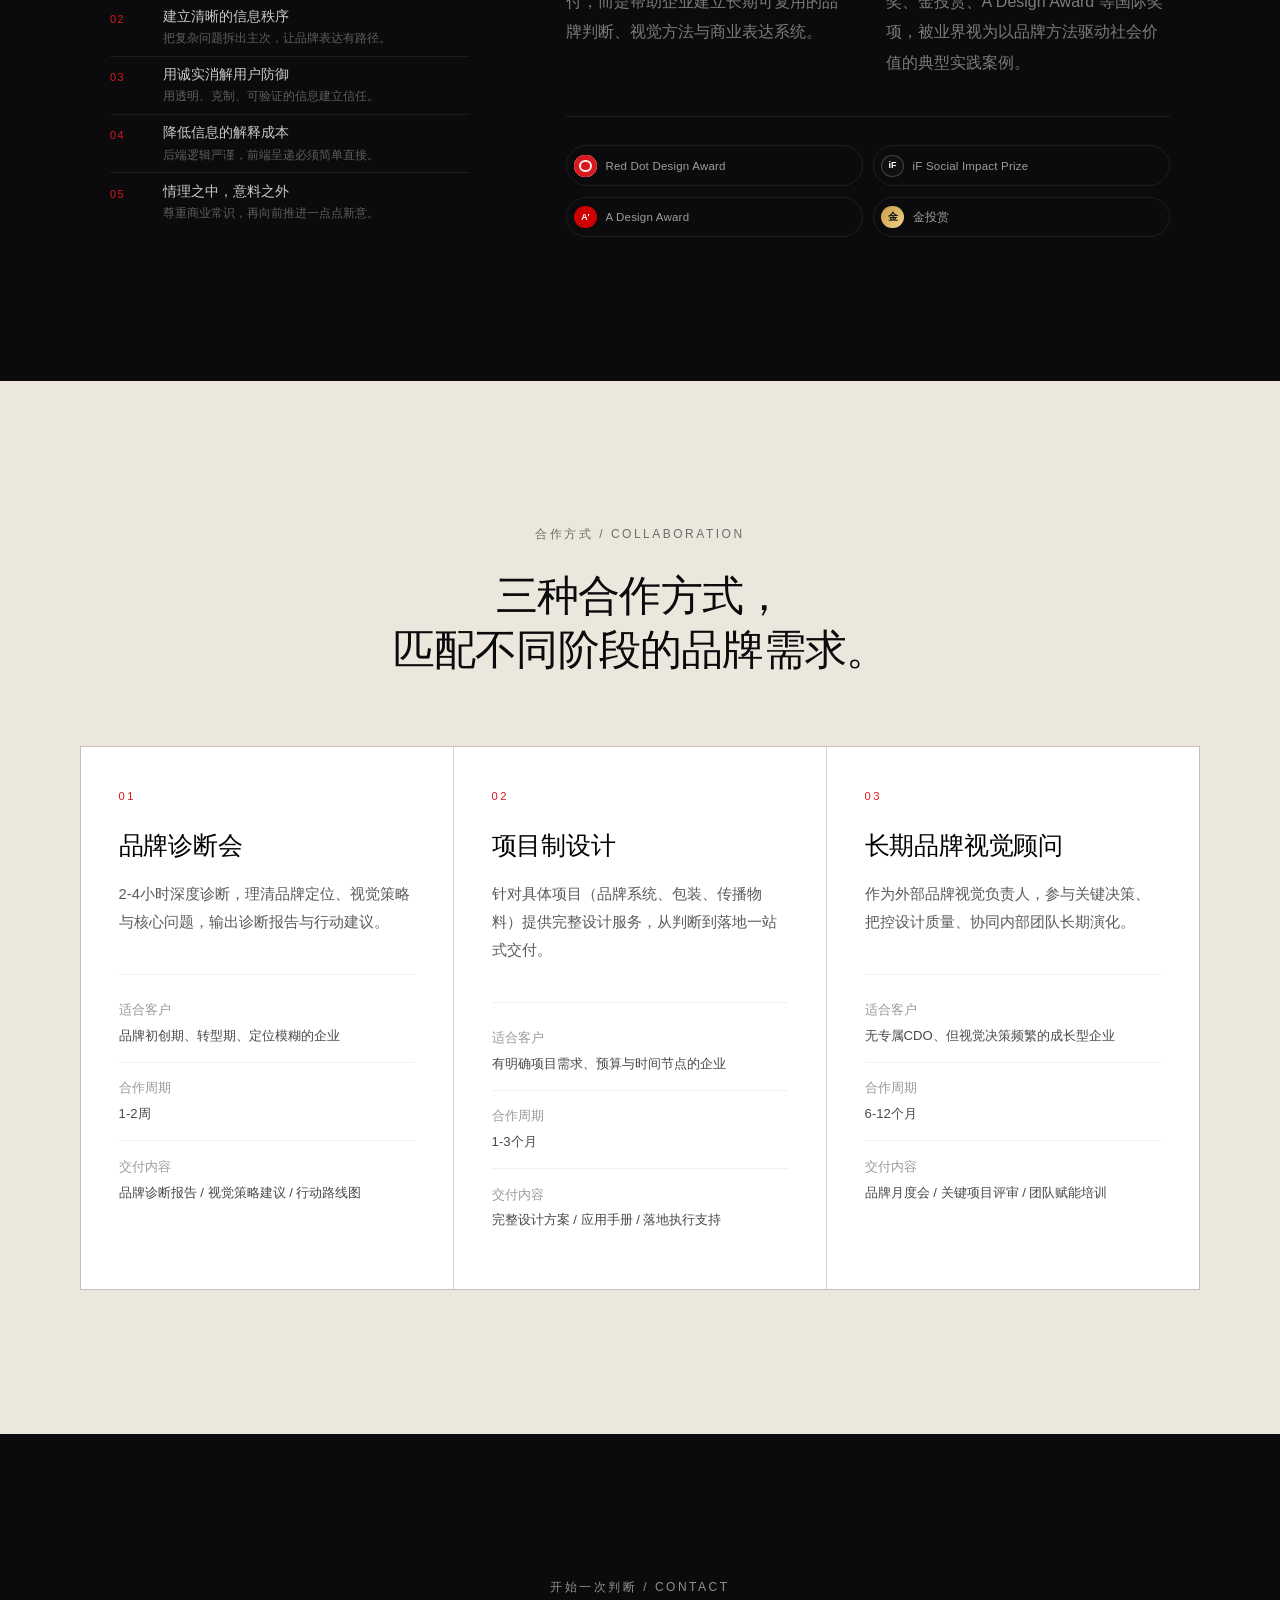
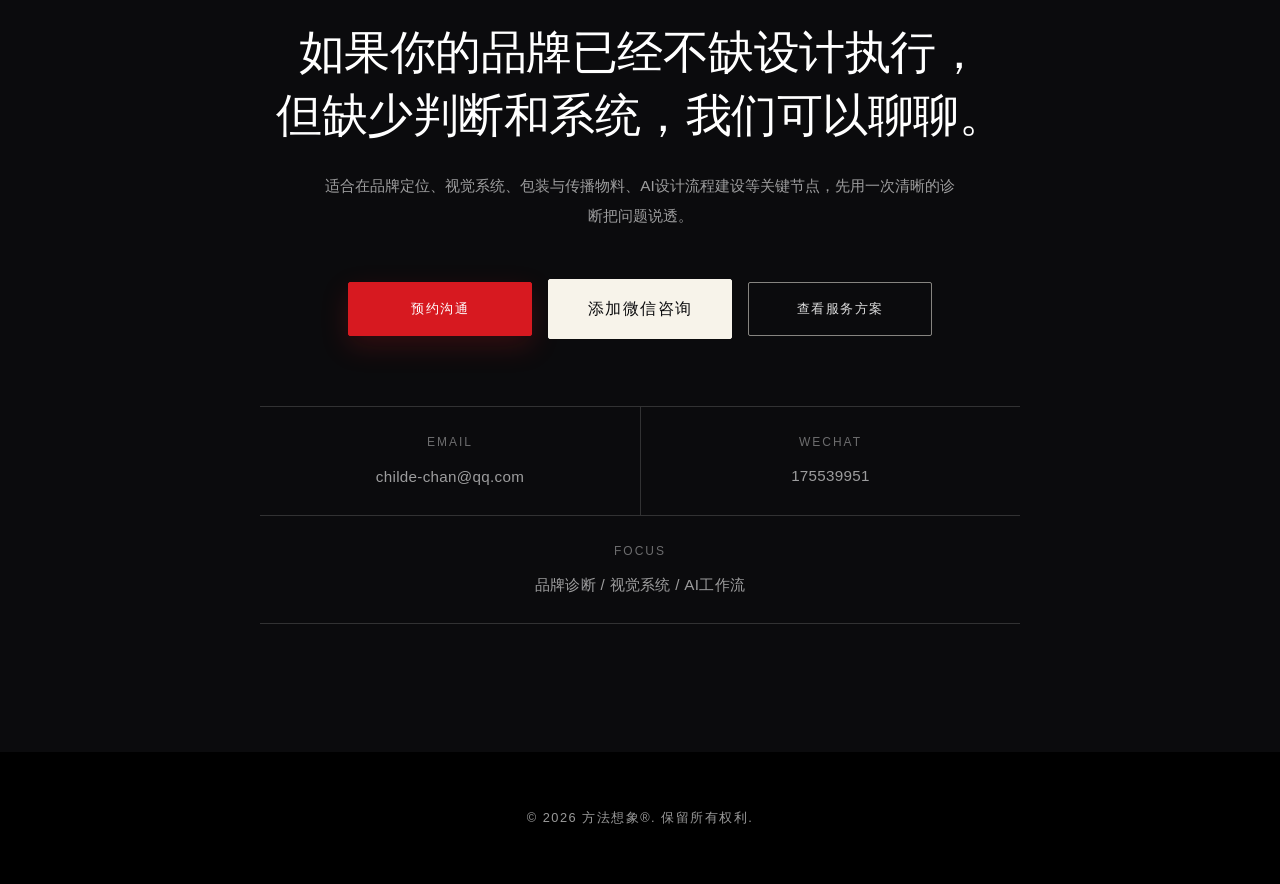
==== commit 70ac601c: "Prepare MVP website for launch" ====
--- a/index.html
+++ b/index.html
@@ -33,8 +33,7 @@
         <div class="hero-overlay-dark"></div>
         <div class="container hero-inner">
             <div class="hero-content-wrapper">
-                <img src="images/logo-light-trim.png" alt="方法想象 Method Imagination" class="hero-brand-logo">
-                <h1 class="hero-h1">用品牌判断与AI设计工作流，<br>重建企业的视觉增长系统</h1>
+                <h1 class="hero-h1">用品牌判断<br>与AI设计工作流，<br>重建企业的视觉增长系统</h1>
                 <p class="hero-lead">方法想象® 是由前阿里巴巴 / 蚂蚁集团高级创意设计专家陈天翔发起的品牌视觉与AI设计顾问实践，专注品牌诊断、视觉系统、包装设计、商业物料与AI辅助创意流程建设。</p>
                 <div class="hero-cta">
                     <a href="#cases" class="btn btn-accent">查看项目实践</a>
@@ -369,9 +368,10 @@
                 <p class="contact-sub">适合在品牌定位、视觉系统、包装与传播物料、AI设计流程建设等关键节点，先用一次清晰的诊断把问题说透。</p>
                 <div class="contact-cta">
                     <a href="mailto:childe-chan@qq.com" class="btn btn-accent">预约沟通</a>
-                    <a href="weixin://" class="btn btn-wechat">添加微信咨询</a>
+                    <button type="button" class="btn btn-wechat" data-wechat-id="175539951">添加微信咨询</button>
                     <a href="#services" class="btn btn-ghost">查看服务方案</a>
                 </div>
+                <p class="wechat-copy-hint" aria-live="polite"></p>
                 <div class="contact-channels">
                     <div class="contact-channel">
                         <p class="channel-label">Email</p>
@@ -439,6 +439,56 @@
             });
 
             revealTargets.forEach((target) => revealObserver.observe(target));
+
+            const wechatButton = document.querySelector('[data-wechat-id]');
+            const wechatHint = document.querySelector('.wechat-copy-hint');
+
+            if (wechatButton) {
+                const defaultLabel = wechatButton.textContent;
+                const wechatId = wechatButton.dataset.wechatId;
+
+                const copyWechatId = async () => {
+                    try {
+                        await navigator.clipboard.writeText(wechatId);
+                        return true;
+                    } catch (error) {
+                        const input = document.createElement('textarea');
+                        input.value = wechatId;
+                        input.setAttribute('readonly', '');
+                        input.style.position = 'fixed';
+                        input.style.opacity = '0';
+                        document.body.appendChild(input);
+                        input.select();
+
+                        try {
+                            return document.execCommand('copy');
+                        } catch (fallbackError) {
+                            return false;
+                        } finally {
+                            input.remove();
+                        }
+                    }
+                };
+
+                wechatButton.addEventListener('click', async () => {
+                    const copied = await copyWechatId();
+                    wechatButton.textContent = copied ? '微信号已复制' : `微信号 ${wechatId}`;
+
+                    if (wechatHint) {
+                        wechatHint.textContent = copied
+                            ? `已复制微信号 ${wechatId}，请在微信中搜索添加。`
+                            : `请在微信中搜索 ${wechatId} 添加。`;
+                    }
+
+                    window.setTimeout(() => {
+                        window.location.href = 'weixin://';
+                    }, 220);
+
+                    window.setTimeout(() => {
+                        wechatButton.textContent = defaultLabel;
+                    }, 3200);
+                });
+            }
         })();
     </script>
 </body>
--- a/style.css
+++ b/style.css
@@ -435,6 +435,12 @@
     box-shadow: 0 2px 8px rgba(0, 0, 0, 0.12);
 }
 
+button.btn {
+    appearance: none;
+    cursor: pointer;
+    font: inherit;
+}
+
 .btn:hover {
     background: var(--brand-paper);
     color: var(--ink-900);
@@ -825,6 +831,8 @@
     object-fit: cover;
     object-position: center 15%;
     display: block;
+    transform-origin: 58% 42%;
+    will-change: transform;
 }
 
 .hero-overlay-dark {
@@ -844,12 +852,12 @@
     min-height: 100vh;
     min-height: 100svh;
     display: flex;
-    align-items: center;
-    padding: 8rem 40px 4rem;
+    align-items: flex-start;
+    padding: clamp(9rem, 17vh, 12rem) 40px 4rem;
 }
 
 .hero-content-wrapper {
-    max-width: 760px;
+    max-width: 620px;
     margin-bottom: 0;
     display: flex;
     flex-direction: column;
@@ -867,24 +875,16 @@
     font-weight: 400;
 }
 
-.hero-brand-logo {
-    height: clamp(82px, 10vw, 126px);
-    width: auto;
-    display: block;
-    margin-bottom: 1.5rem;
-    max-width: 100%;
-}
-
 .reg {
     font-size: 0.65em;
     vertical-align: super;
 }
 
 .hero-h1 {
-    font-size: clamp(2.05rem, 3.3vw, 2.7rem);
+    font-size: clamp(2.55rem, 4.05vw, 3.55rem);
     font-weight: 200;
     letter-spacing: 0;
-    line-height: 1.32;
+    line-height: 1.16;
     margin-bottom: 1.75rem;
     color: #fff;
 }
@@ -909,6 +909,79 @@
     letter-spacing: 4px;
     color: var(--text-faint);
     margin: 0;
+}
+
+.hero .btn {
+    transition: background 0.45s cubic-bezier(0.19, 1, 0.22, 1),
+                color 0.45s cubic-bezier(0.19, 1, 0.22, 1),
+                border-color 0.45s cubic-bezier(0.19, 1, 0.22, 1),
+                box-shadow 0.45s cubic-bezier(0.19, 1, 0.22, 1),
+                transform 0.45s cubic-bezier(0.19, 1, 0.22, 1);
+}
+
+.hero .btn:hover {
+    transform: translateY(-4px);
+}
+
+@media (prefers-reduced-motion: no-preference) {
+    .hero-bg img {
+        animation: hero-image-arrive 2.2s cubic-bezier(0.19, 1, 0.22, 1) both;
+    }
+
+    .hero-content-wrapper > * {
+        opacity: 0;
+        transform: translateY(28px) scale(0.985);
+        animation: hero-copy-arrive 1.05s cubic-bezier(0.16, 1, 0.3, 1) both;
+        will-change: transform, opacity;
+    }
+
+    .hero-h1 {
+        animation-delay: 0.32s;
+    }
+
+    .hero-lead {
+        animation-delay: 0.62s;
+    }
+
+    .hero-cta {
+        animation-delay: 0.9s;
+    }
+
+    .hero-tagline {
+        animation-delay: 1.14s;
+    }
+}
+
+@keyframes hero-image-arrive {
+    from {
+        transform: scale(1.035);
+        filter: brightness(0.82) saturate(0.92);
+    }
+
+    to {
+        transform: scale(1);
+        filter: brightness(1) saturate(1);
+    }
+}
+
+@keyframes hero-copy-arrive {
+    0% {
+        opacity: 0;
+        transform: translateY(28px) scale(0.985);
+        filter: blur(6px);
+    }
+
+    65% {
+        opacity: 1;
+        transform: translateY(-2px) scale(1.006);
+        filter: blur(0);
+    }
+
+    to {
+        opacity: 1;
+        transform: translateY(0) scale(1);
+        filter: blur(0);
+    }
 }
 
 .hero-visual {
@@ -1262,13 +1335,16 @@
     overflow: hidden;
     transition: background 0.45s cubic-bezier(0.19, 1, 0.22, 1),
                 border-color 0.45s cubic-bezier(0.19, 1, 0.22, 1),
+                box-shadow 0.45s cubic-bezier(0.19, 1, 0.22, 1),
                 transform 0.45s cubic-bezier(0.19, 1, 0.22, 1);
+    will-change: transform;
 }
 
 .method-step:hover {
     background: rgba(255,255,255,.06);
-    border-color: rgba(255,255,255,.18);
-    transform: translateY(-8px);
+    border-color: rgba(255,255,255,.24);
+    box-shadow: 0 24px 54px rgba(0, 0, 0, 0.28);
+    transform: translateY(-10px) scale(1.045);
 }
 
 .step-num {
@@ -2005,6 +2081,15 @@
     flex-wrap: wrap;
 }
 
+.wechat-copy-hint {
+    min-height: 1.4rem;
+    margin: -2.4rem auto 2rem;
+    color: rgba(255, 255, 255, 0.44);
+    font-size: 0.78rem;
+    letter-spacing: 0.04em;
+    text-align: center;
+}
+
 /* ========================================
    响应式 - 新增部分
    ======================================== */
@@ -2058,11 +2143,7 @@
     }
 
     .hero-inner {
-        padding-top: 7rem;
-    }
-
-    .hero-brand-logo {
-        height: clamp(78px, 18vw, 118px);
+        padding-top: 8rem;
     }
 
     .method-flow {
@@ -2098,7 +2179,7 @@
     }
 
     .hero-h1 {
-        font-size: 2.05rem;
+        font-size: 2.35rem;
     }
 
     .section-h2 {
@@ -2164,12 +2245,8 @@
         max-width: 100%;
     }
 
-    .hero-brand-logo {
-        height: 78px;
-    }
-
     .hero-h1 {
-        font-size: 1.65rem;
+        font-size: 1.95rem;
         letter-spacing: -0.5px;
     }
 
--- a/brand.css
+++ b/brand.css
@@ -222,7 +222,124 @@
     transform: translateY(-2px);
 }
 
+/* ========================================
+   Liquid Glass 视觉层
+   ======================================== */
+
+.liquid-glass,
+.glass-button,
+.glass-nav,
+.nav-capsule {
+    position: relative;
+    overflow: hidden;
+}
+
+.liquid-glass {
+    border-radius: 18px;
+    background: rgba(255, 255, 255, 0.58);
+    backdrop-filter: blur(18px) saturate(145%);
+    -webkit-backdrop-filter: blur(18px) saturate(145%);
+    border: 1px solid rgba(255, 255, 255, 0.58);
+    box-shadow:
+        0 18px 42px rgba(11, 11, 13, 0.08),
+        inset 0 1px 0 rgba(255, 255, 255, 0.74),
+        inset 0 -1px 0 rgba(11, 11, 13, 0.04);
+}
+
+.liquid-glass::before,
+.glass-button::before,
+.glass-nav::before,
+.nav-capsule::before {
+    content: "";
+    position: absolute;
+    inset: 0;
+    pointer-events: none;
+    border-radius: inherit;
+    background:
+        linear-gradient(
+            135deg,
+            rgba(255, 255, 255, 0.58) 0%,
+            rgba(255, 255, 255, 0.2) 32%,
+            rgba(255, 255, 255, 0.04) 62%,
+            rgba(255, 255, 255, 0) 100%
+        );
+    opacity: 0.72;
+}
+
+.liquid-glass::after,
+.glass-button::after,
+.glass-nav::after,
+.nav-capsule::after {
+    content: "";
+    position: absolute;
+    inset: 1px;
+    pointer-events: none;
+    border-radius: inherit;
+    border: 1px solid rgba(255, 255, 255, 0.12);
+}
+
+.liquid-glass > *,
+.glass-button > *,
+.glass-nav > *,
+.nav-capsule > * {
+    position: relative;
+    z-index: 1;
+}
+
+.glass-nav,
+.nav-capsule {
+    background: rgba(247, 243, 234, 0.56);
+    backdrop-filter: blur(26px) saturate(175%);
+    -webkit-backdrop-filter: blur(26px) saturate(175%);
+    border-color: rgba(255, 255, 255, 0.34);
+    box-shadow:
+        0 14px 38px rgba(11, 11, 13, 0.1),
+        0 1px 6px rgba(11, 11, 13, 0.04),
+        inset 0 1px 0 rgba(255, 255, 255, 0.64),
+        inset 0 -1px 0 rgba(11, 11, 13, 0.035);
+}
+
+.nav-capsule:hover {
+    background: rgba(247, 243, 234, 0.64);
+    box-shadow:
+        0 16px 42px rgba(11, 11, 13, 0.12),
+        0 2px 8px rgba(11, 11, 13, 0.05),
+        inset 0 1px 0 rgba(255, 255, 255, 0.7),
+        inset 0 -1px 0 rgba(11, 11, 13, 0.04);
+}
+
+.nav-logo {
+    background: rgba(11, 11, 13, 0.9);
+    backdrop-filter: blur(16px) saturate(140%);
+    -webkit-backdrop-filter: blur(16px) saturate(140%);
+    border: 1px solid rgba(255, 255, 255, 0.1);
+}
+
+.glass-button {
+    border-radius: 999px;
+    backdrop-filter: blur(18px) saturate(160%);
+    -webkit-backdrop-filter: blur(18px) saturate(160%);
+    box-shadow:
+        0 14px 32px rgba(11, 11, 13, 0.18),
+        inset 0 1px 0 rgba(255, 255, 255, 0.34),
+        inset 0 -1px 0 rgba(255, 255, 255, 0.05);
+    transition:
+        transform 0.32s ease,
+        box-shadow 0.32s ease,
+        background 0.32s ease,
+        border-color 0.32s ease,
+        color 0.32s ease;
+}
+
 @media (max-width: 768px) {
+    .nav-capsule {
+        backdrop-filter: blur(18px) saturate(150%);
+        -webkit-backdrop-filter: blur(18px) saturate(150%);
+        box-shadow:
+            0 12px 32px rgba(11, 11, 13, 0.12),
+            inset 0 1px 0 rgba(255, 255, 255, 0.7);
+    }
+
     .contact-channels {
         grid-template-columns: 1fr;
     }
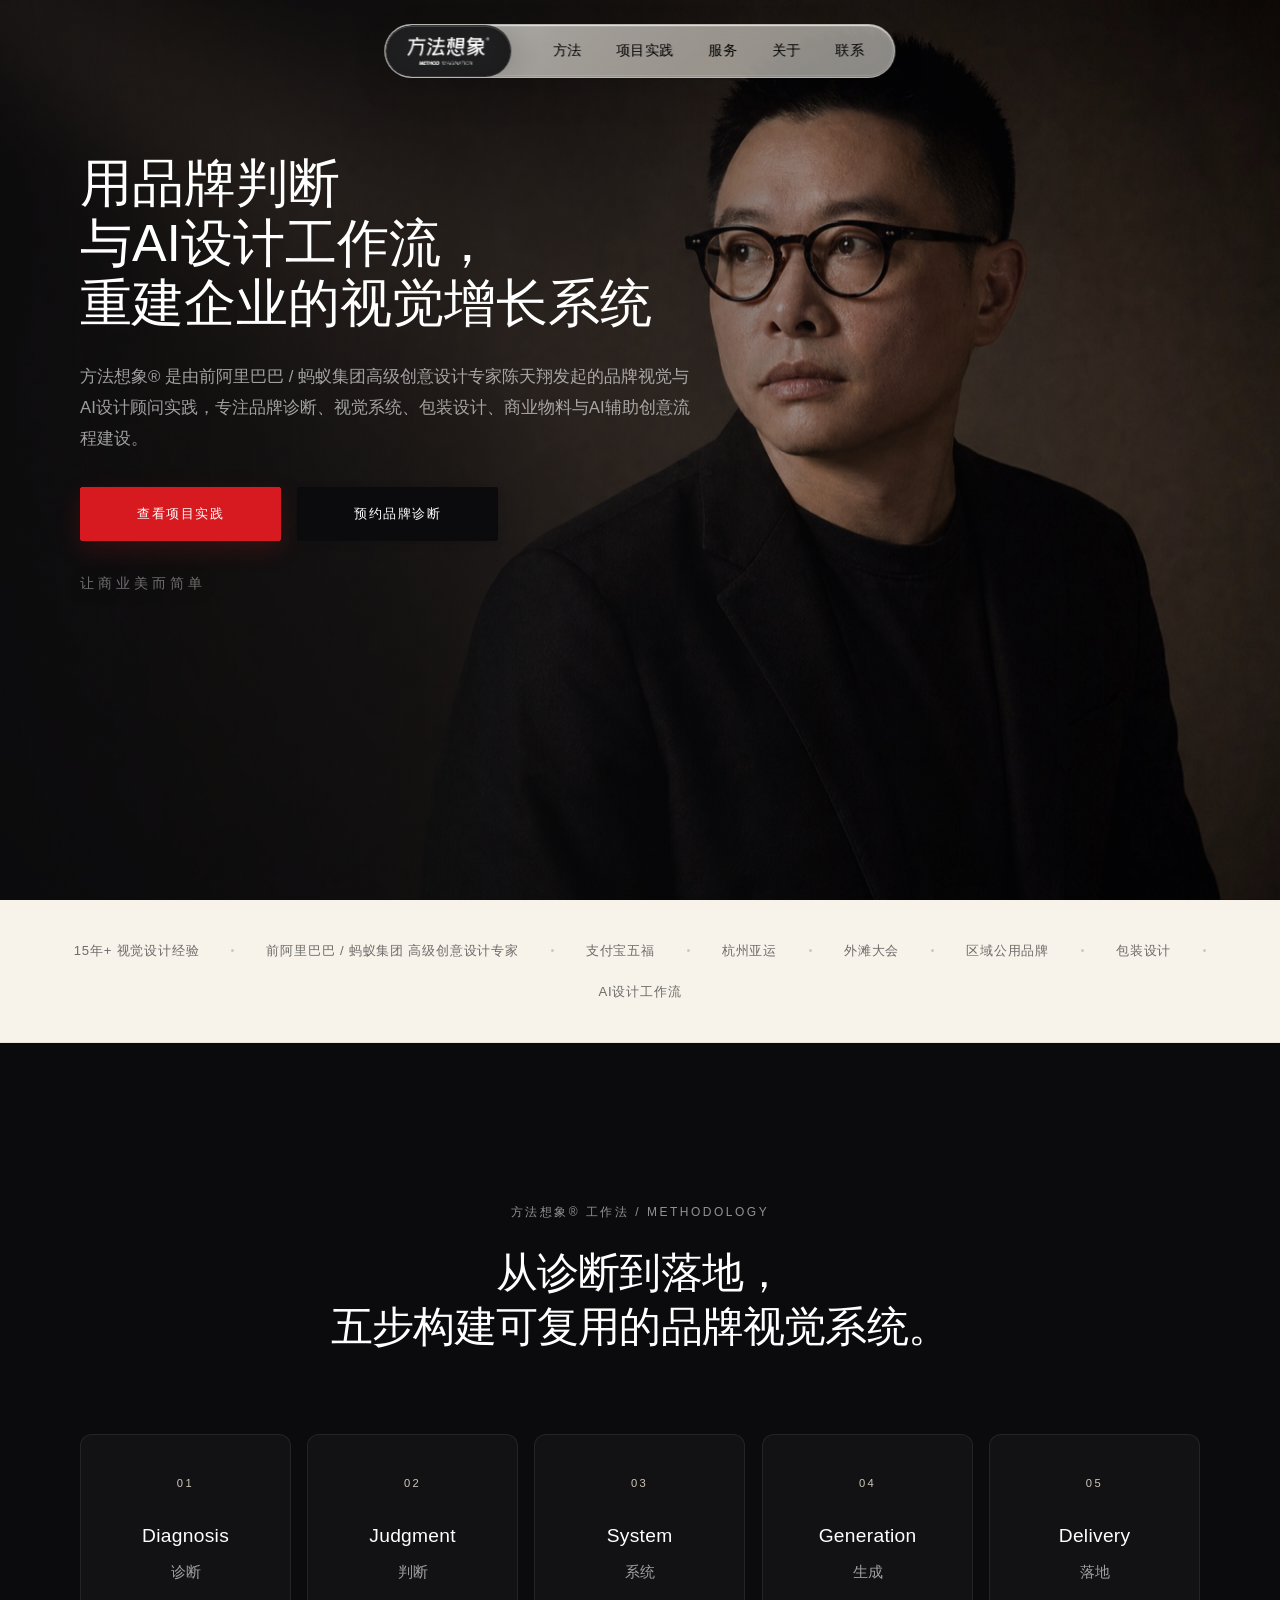
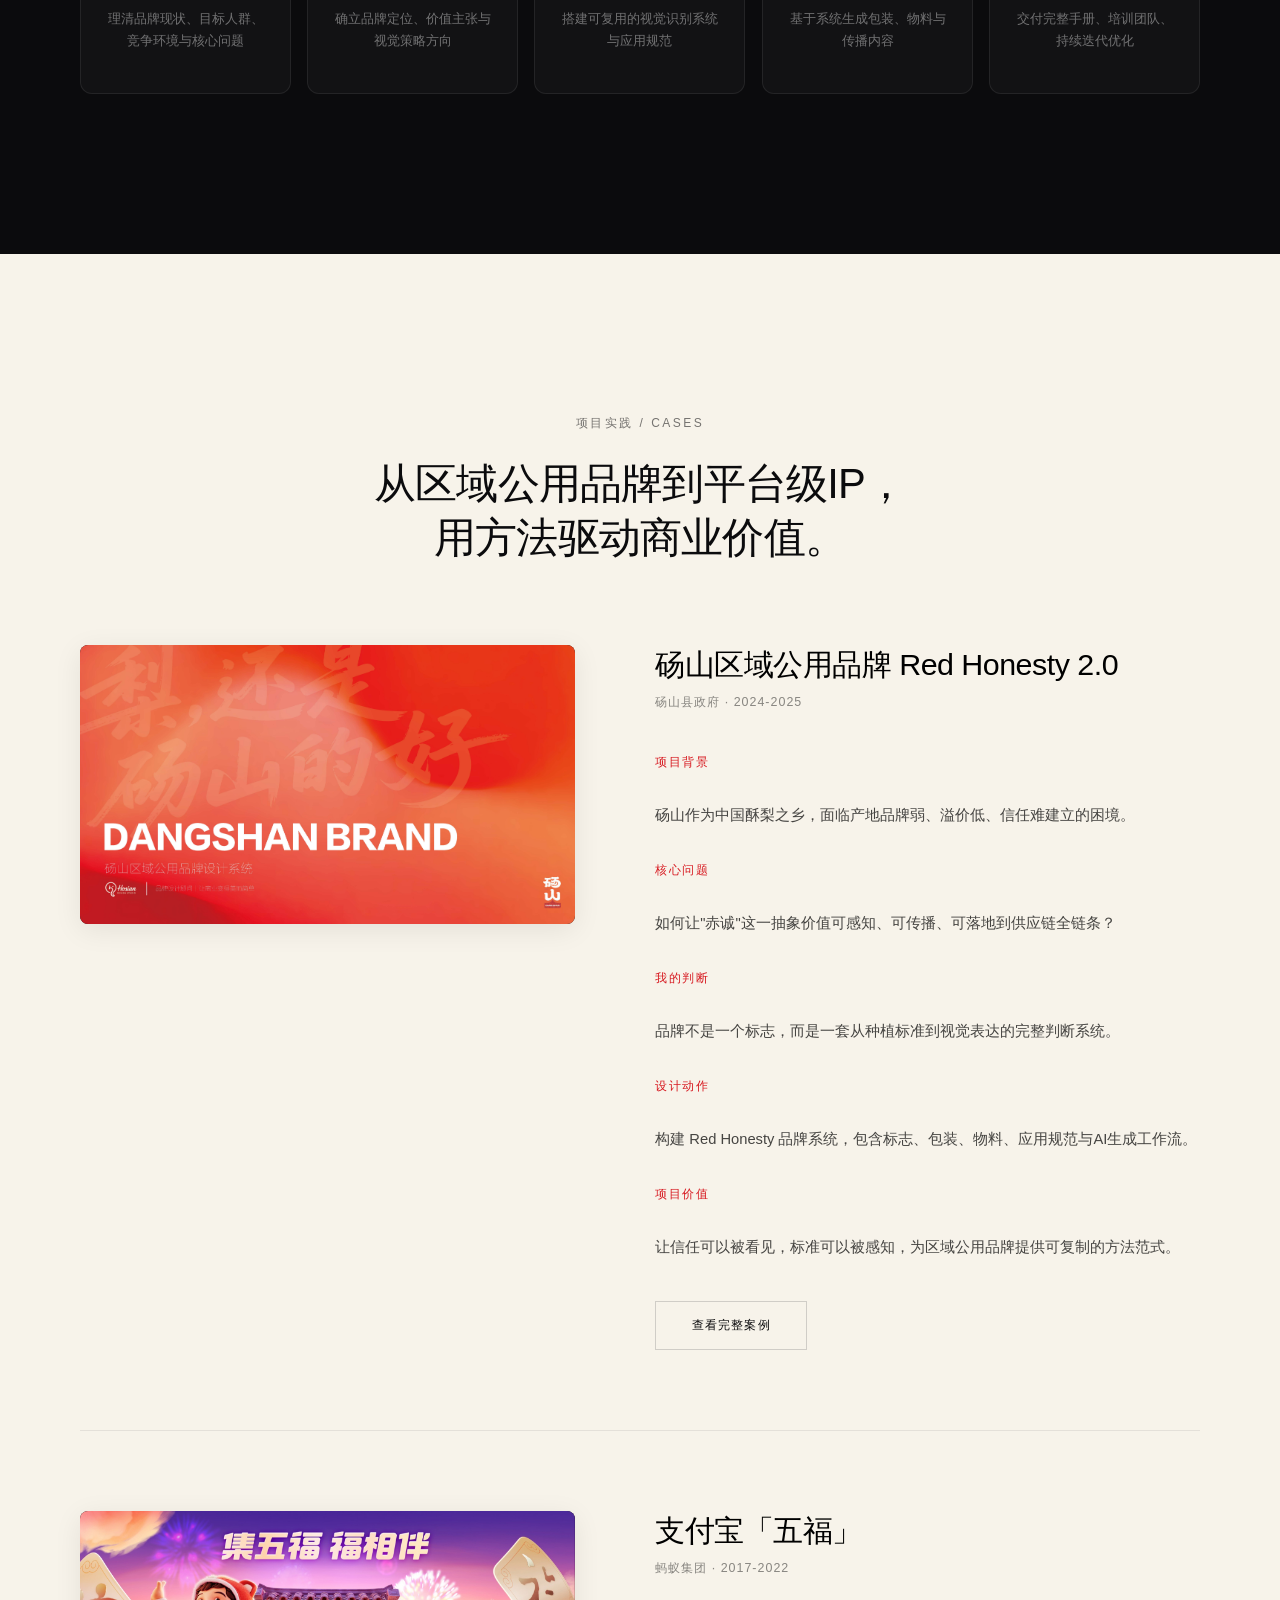
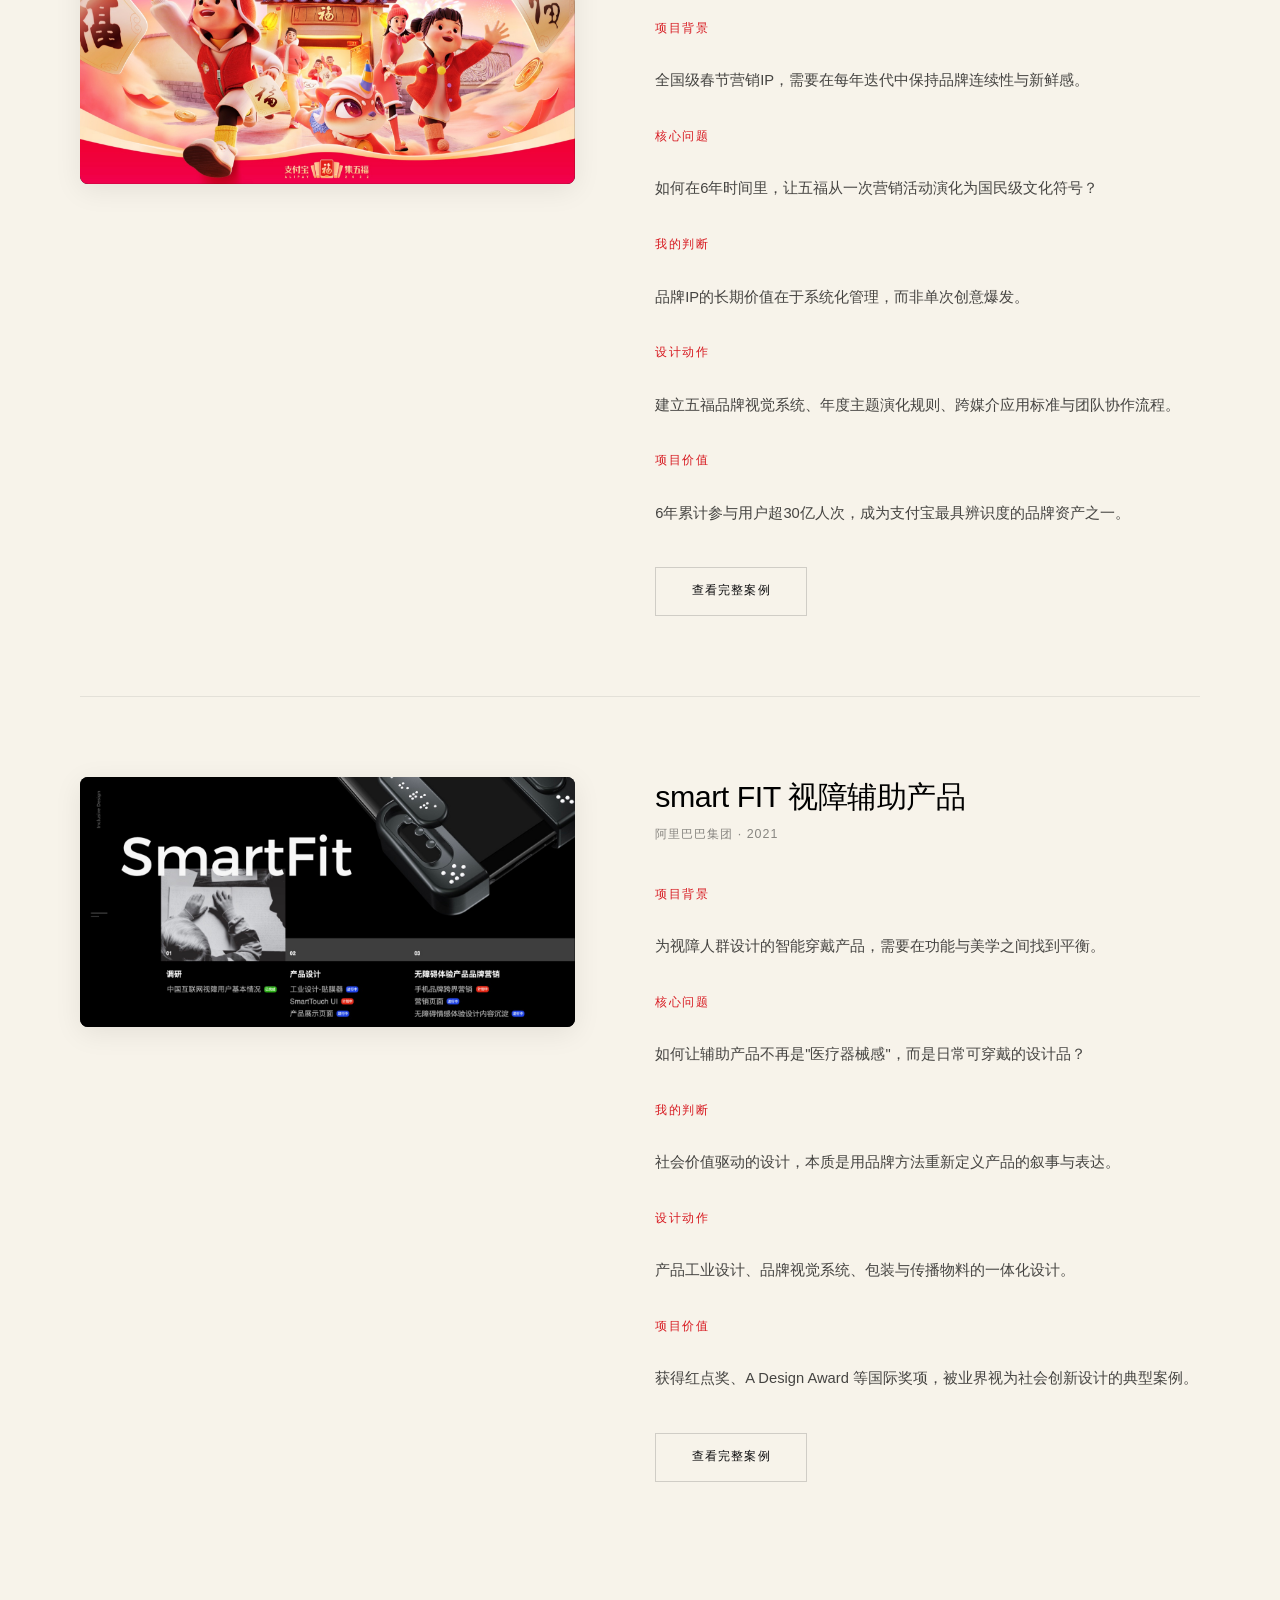
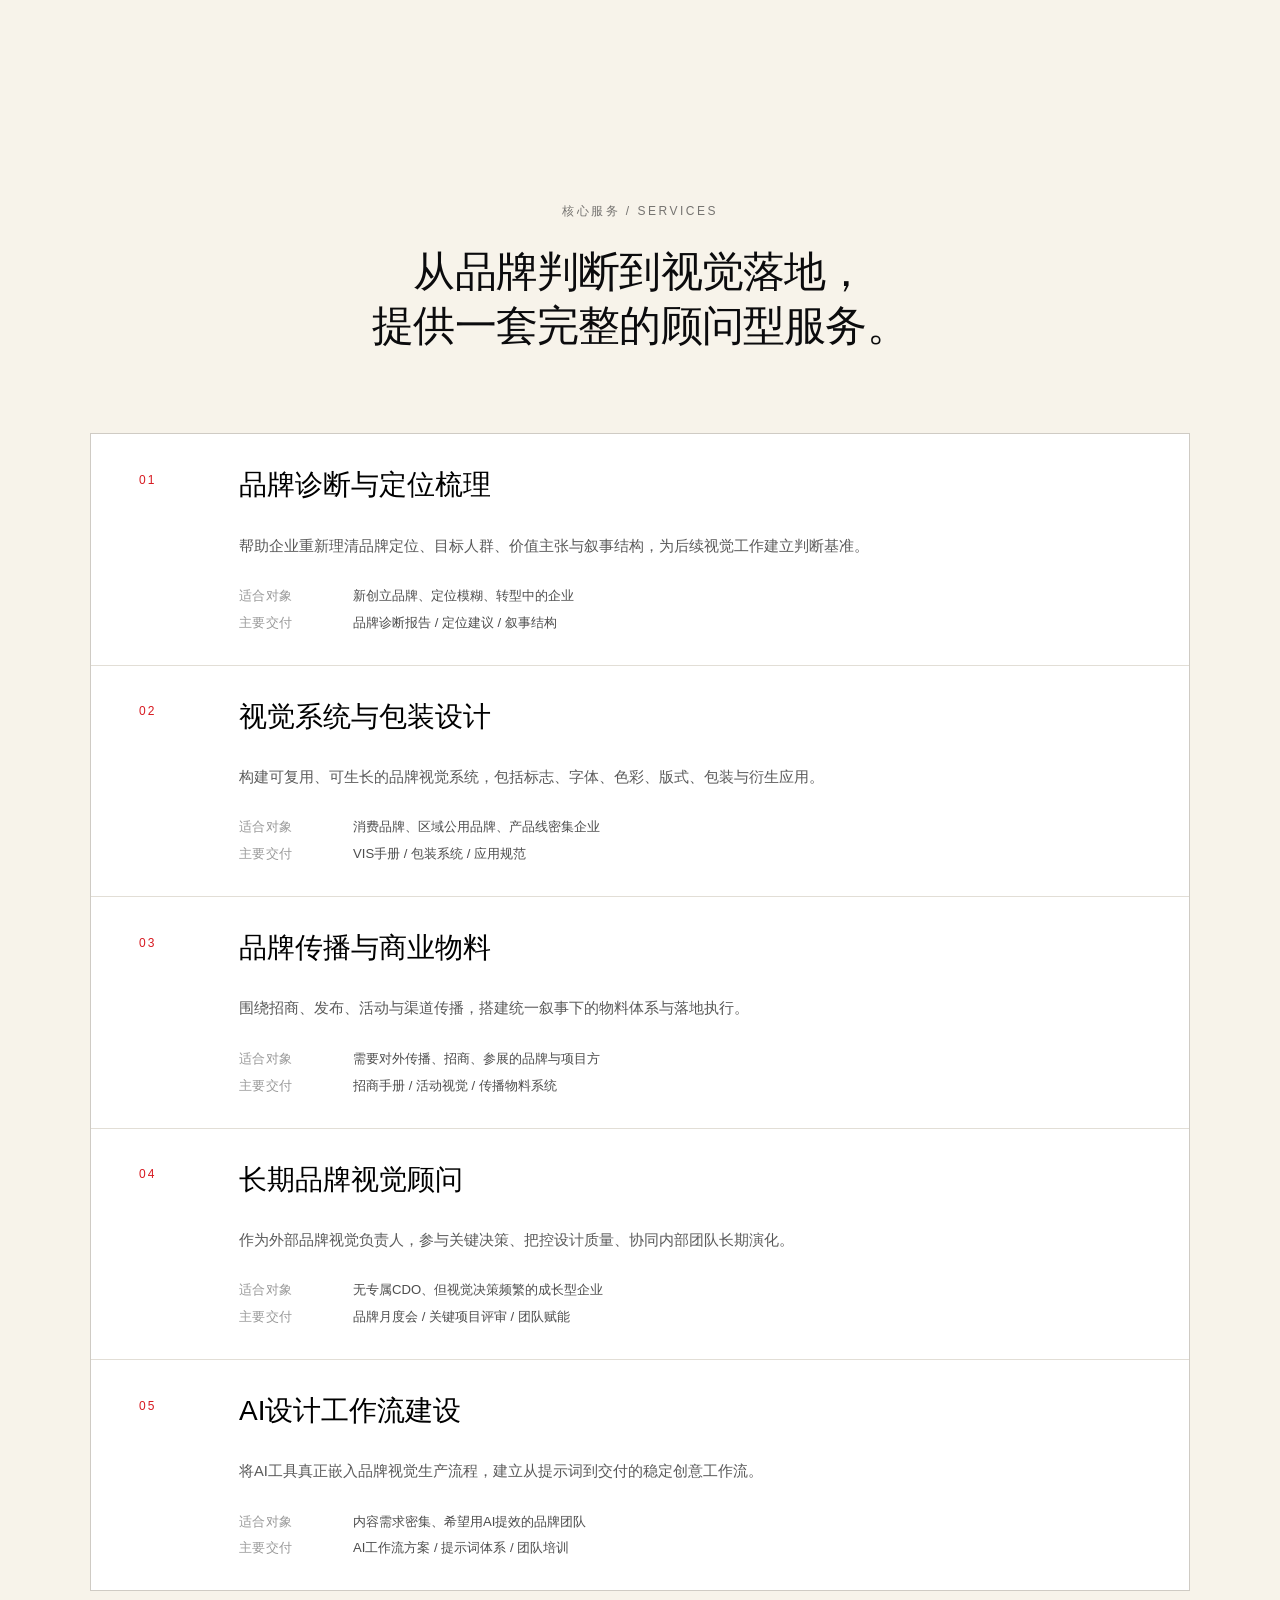
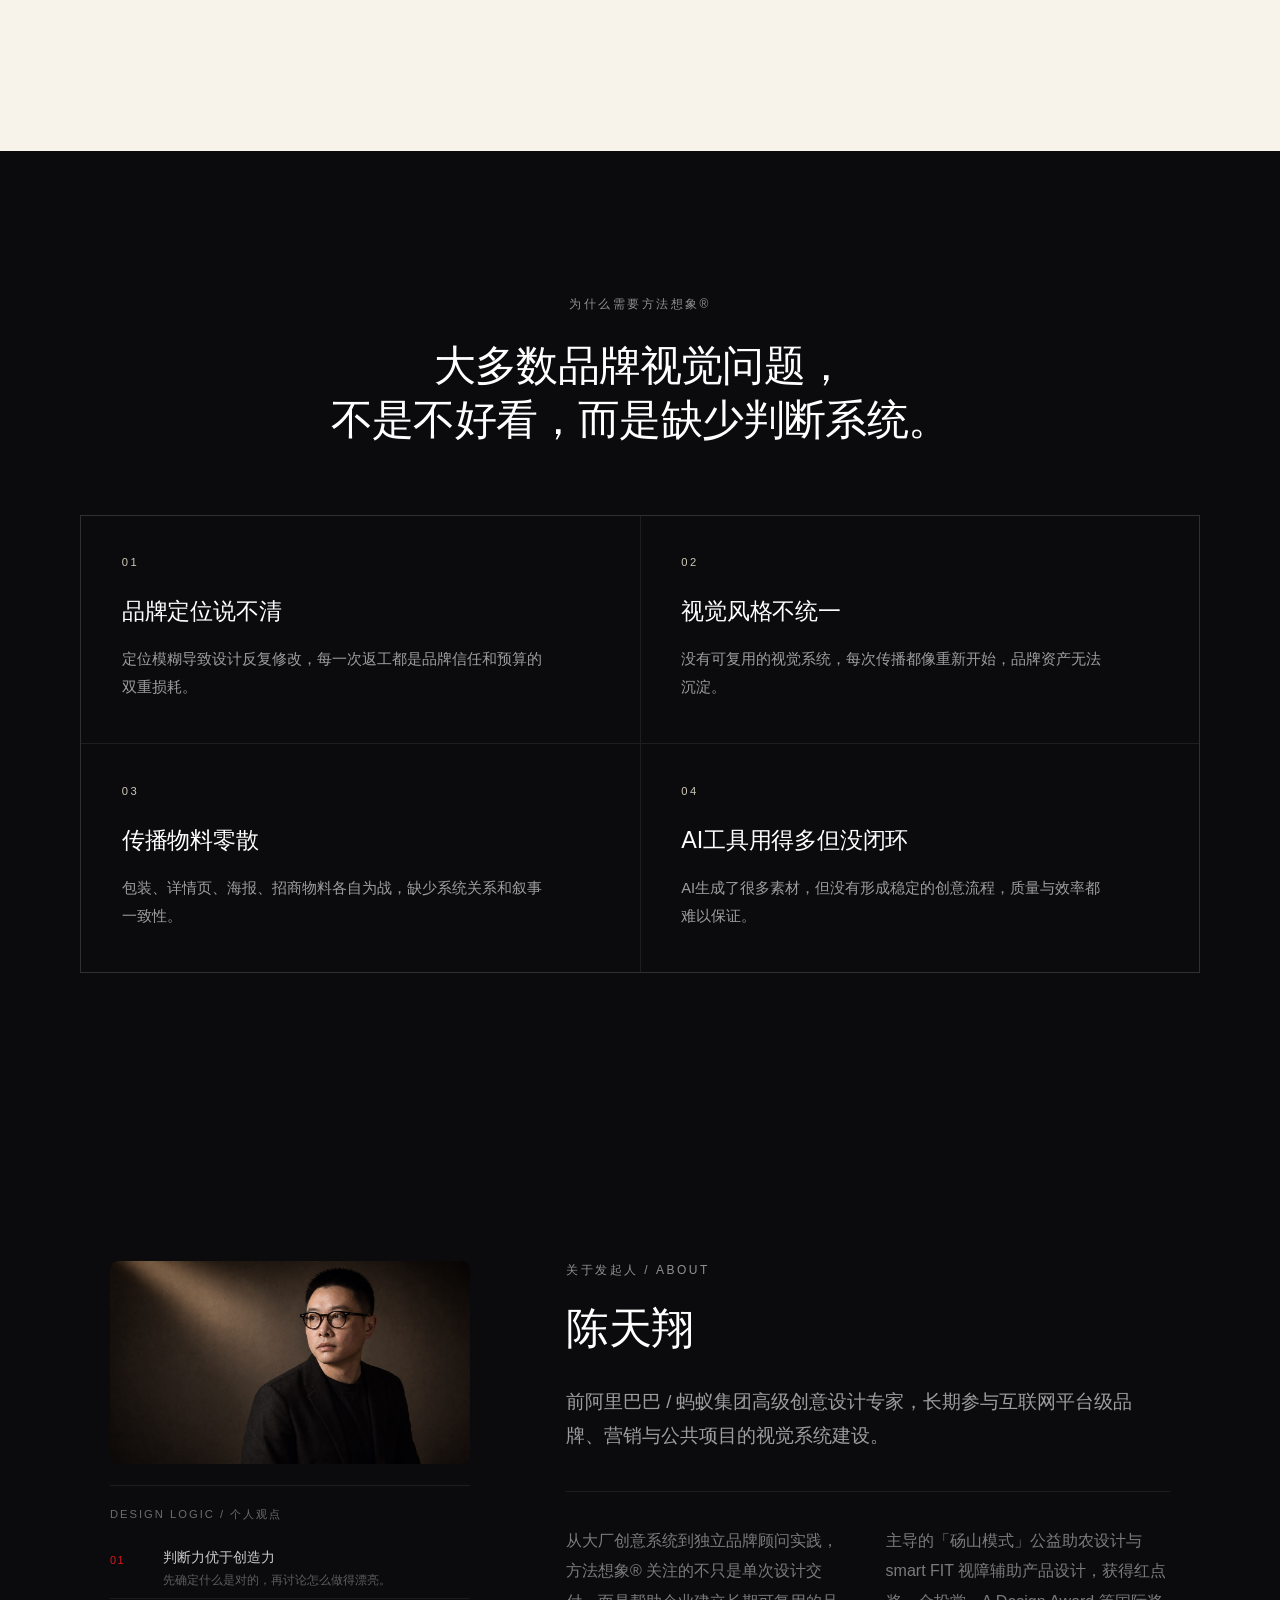
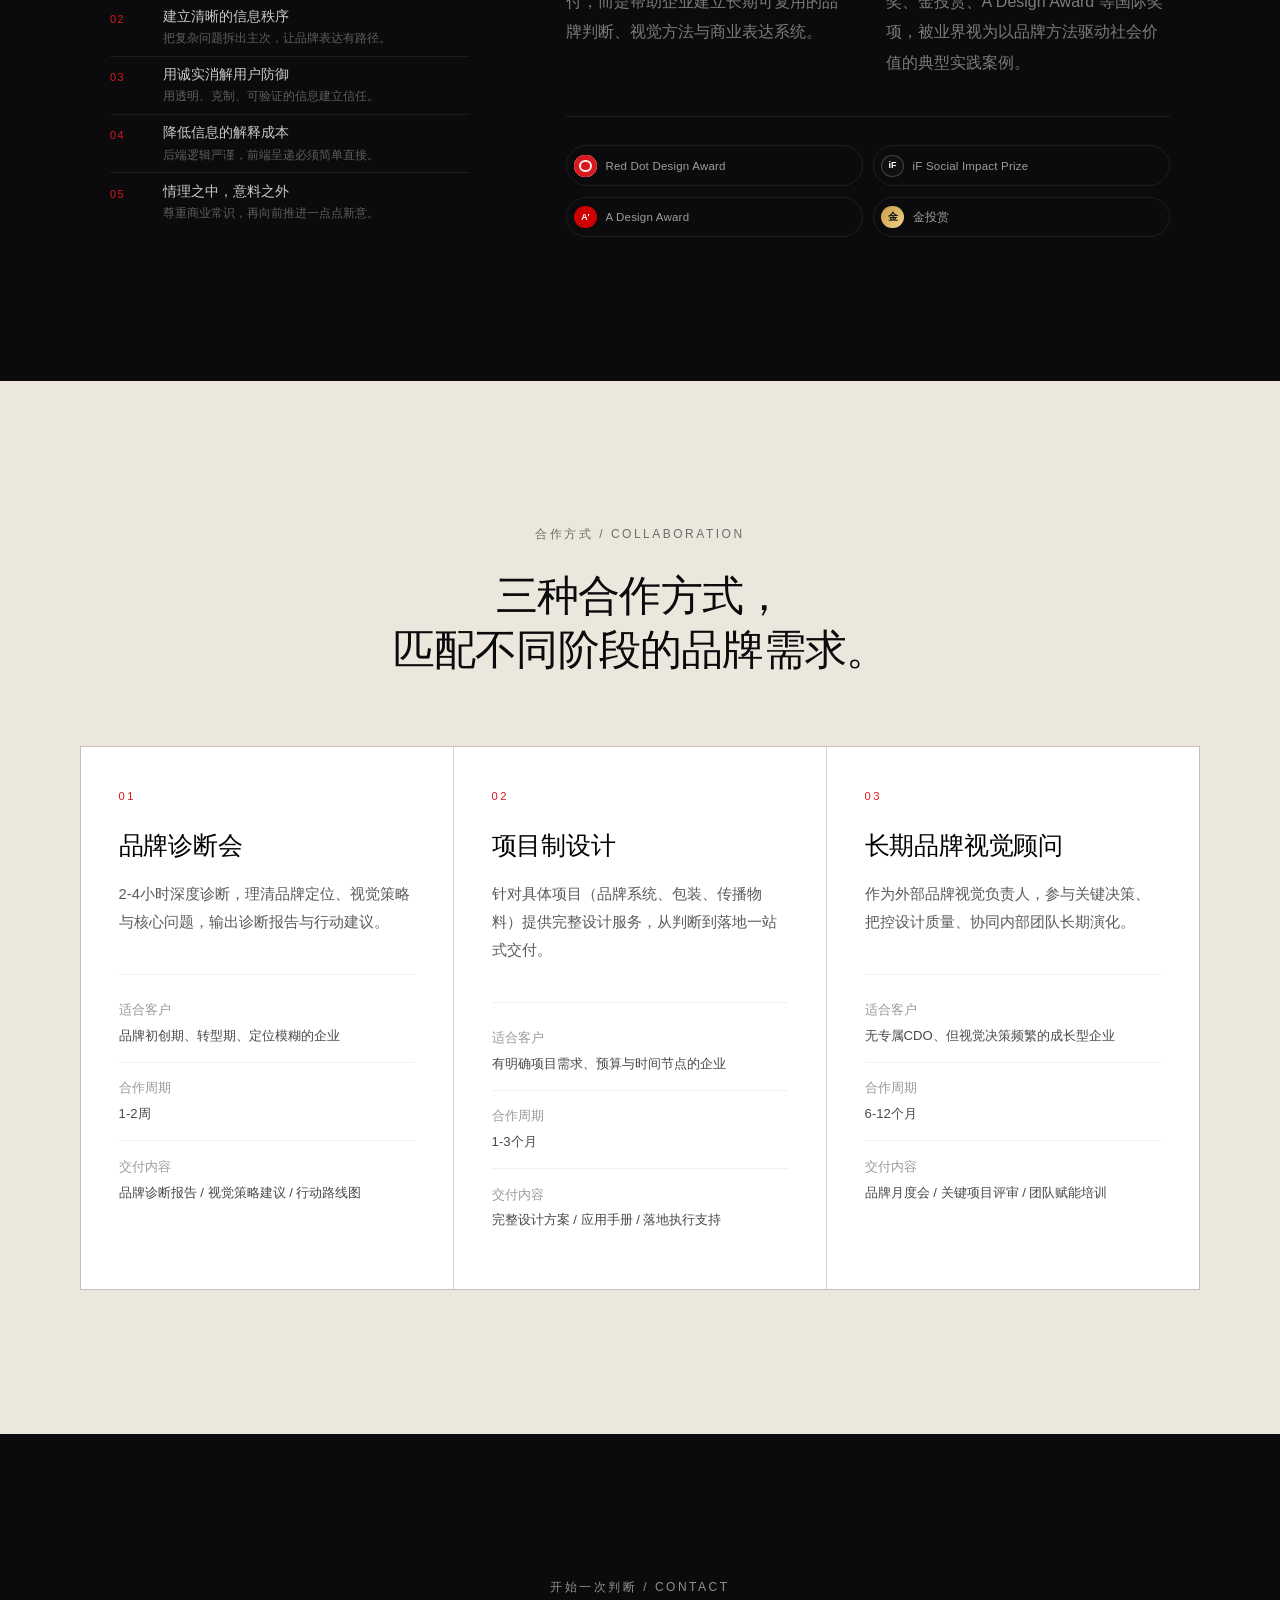
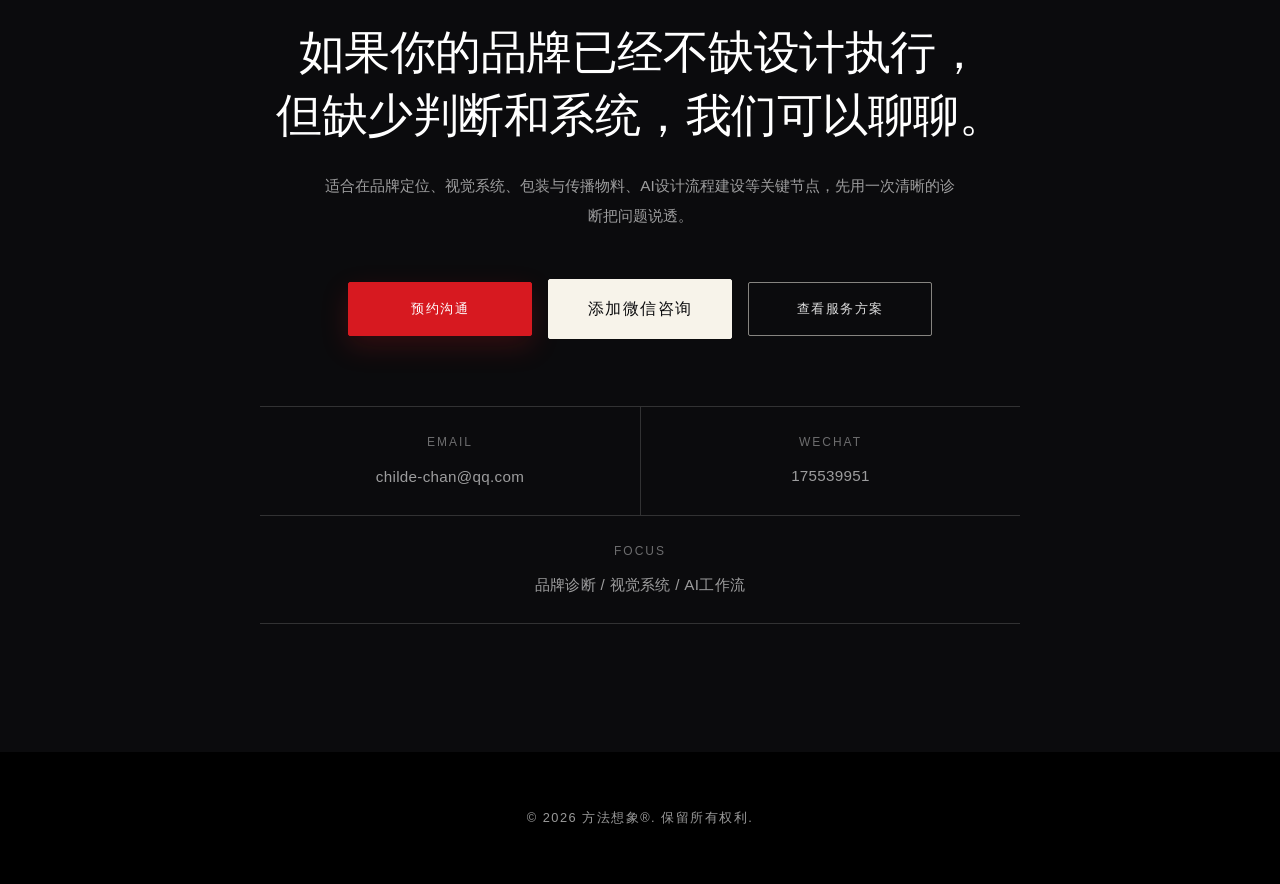
==== commit 0e4e8075: "Optimize homepage images" ====
--- a/index.html
+++ b/index.html
@@ -28,7 +28,7 @@
     <!-- 1. Hero 首屏 -->
     <section id="hero" class="hero section--dark">
         <div class="hero-bg">
-            <img src="images/profile.png" alt="陈天翔">
+            <img src="images/optimized/profile-hero.jpg" alt="陈天翔" fetchpriority="high" decoding="async">
         </div>
         <div class="hero-overlay-dark"></div>
         <div class="container hero-inner">
@@ -117,7 +117,7 @@
 
             <article class="case-item">
                 <a href="dangshan.html" class="case-visual case-visual-link" aria-label="查看砀山区域公用品牌完整案例">
-                    <img src="images/替换图/Red Honesty 2.0 -首图_页面_016.jpg" alt="砀山 Red Honesty 2.0">
+                    <img src="images/替换图/Red Honesty 2.0 -首图_页面_016.jpg" alt="砀山 Red Honesty 2.0" loading="lazy" decoding="async">
                 </a>
                 <div class="case-narrative">
                     <h3 class="case-title"><a href="dangshan.html">砀山区域公用品牌 Red Honesty 2.0</a></h3>
@@ -142,7 +142,7 @@
 
             <article class="case-item">
                 <a href="wufu.html" class="case-visual case-visual-link" aria-label="查看支付宝五福完整案例">
-                    <img src="images/alipay-wufu/main.png" alt="支付宝五福">
+                    <img src="images/optimized/wufu-cover.jpg" alt="支付宝五福" loading="lazy" decoding="async">
                 </a>
                 <div class="case-narrative">
                     <h3 class="case-title"><a href="wufu.html">支付宝「五福」</a></h3>
@@ -167,7 +167,7 @@
 
             <article class="case-item">
                 <a href="smartfit.html" class="case-visual case-visual-link" aria-label="查看 smart FIT 完整案例">
-                    <img src="images/替换图/smartFIT封面.png" alt="smart FIT">
+                    <img src="images/optimized/smartfit-cover.jpg" alt="smart FIT" loading="lazy" decoding="async">
                 </a>
                 <div class="case-narrative">
                     <h3 class="case-title"><a href="smartfit.html">smart FIT 视障辅助产品</a></h3>
@@ -286,7 +286,7 @@
         <div class="container">
             <div class="about-grid">
                 <div class="about-visual">
-                    <img src="images/高质感形象照4-四分之三角度横构图_副本.png" alt="陈天翔">
+                    <img src="images/optimized/profile-about.jpg" alt="陈天翔" loading="lazy" decoding="async">
                     <div class="about-logic">
                         <p class="about-logic-label">Design Logic / 个人观点</p>
                         <ol class="about-logic-list">
--- a/style.css
+++ b/style.css
@@ -2132,7 +2132,7 @@
     }
 
     .hero-bg img {
-        object-position: 64% center;
+        object-position: 66% center;
     }
 
     .hero-overlay-dark {
@@ -2236,9 +2236,94 @@
         padding: 0 20px;
     }
 
+    .navbar {
+        top: 0.65rem;
+        max-width: calc(100vw - 18px);
+    }
+
+    .nav-capsule {
+        width: calc(100vw - 24px);
+        gap: 0.2rem;
+        min-height: 42px;
+        padding: 0 0.46rem 0 0;
+        border-radius: 24px;
+        overflow: visible;
+    }
+
+    .nav-logo {
+        min-width: 104px;
+        padding: 0 0.58rem;
+    }
+
+    .nav-logo:hover {
+        min-width: 104px;
+    }
+
+    .nav-logo img {
+        height: 20px;
+    }
+
+    .nav-links {
+        flex: 1 1 auto;
+        justify-content: space-between;
+        min-width: 0;
+    }
+
+    .nav-links a {
+        font-size: 0.74rem;
+        line-height: 1;
+        padding: 0.35rem 0.32rem;
+        letter-spacing: 0;
+        background: transparent;
+        color: #000;
+        box-shadow: none;
+        transform: none;
+    }
+
+    .nav-links a:hover,
+    .nav-links a.is-active {
+        background: transparent;
+        color: #000;
+        box-shadow: none;
+        transform: none;
+    }
+
+    .nav-links a.is-active {
+        font-weight: 500;
+    }
+
+    .nav-links a.is-active::after {
+        content: '';
+        position: absolute;
+        left: 50%;
+        bottom: -0.45rem;
+        width: 4px;
+        height: 4px;
+        border-radius: 999px;
+        background: var(--brand-red);
+        transform: translateX(-50%);
+    }
+
     .hero.section--dark,
     .hero-inner {
-        min-height: 680px;
+        min-height: 720px;
+    }
+
+    .hero-bg img {
+        object-position: 69% center;
+    }
+
+    .hero-overlay-dark {
+        background: linear-gradient(180deg,
+            rgba(11,11,13,0.78) 0%,
+            rgba(11,11,13,0.72) 34%,
+            rgba(11,11,13,0.82) 100%);
+    }
+
+    .hero-inner {
+        padding-top: 7.6rem;
+        padding-bottom: 2.5rem;
+        align-items: flex-start;
     }
 
     .hero-content-wrapper {
@@ -2246,19 +2331,36 @@
     }
 
     .hero-h1 {
-        font-size: 1.95rem;
-        letter-spacing: -0.5px;
+        max-width: 8.8em;
+        font-size: 1.74rem;
+        line-height: 1.22;
+        letter-spacing: 0;
+        margin-bottom: 1.35rem;
     }
 
     .hero-lead {
-        font-size: 0.92rem;
-        line-height: 1.75;
+        max-width: 18.5em;
+        font-size: 0.88rem;
+        line-height: 1.82;
+        margin-bottom: 1.6rem;
+        color: rgba(255, 255, 255, 0.54);
+    }
+
+    .hero-cta {
+        gap: 0.8rem;
+        margin-bottom: 1.75rem;
     }
 
     .btn {
-        width: 100%;
+        width: min(100%, 15.2rem);
         text-align: center;
-        padding: 0.95rem 1.2rem;
+        padding: 0.88rem 1.1rem;
+        font-size: 0.78rem;
+    }
+
+    .hero-tagline {
+        font-size: 0.76rem;
+        letter-spacing: 3px;
     }
 
     .method-flow,
--- a/brand.css
+++ b/brand.css
@@ -340,6 +340,14 @@
             inset 0 1px 0 rgba(255, 255, 255, 0.7);
     }
 
+    .nav-links a:hover,
+    .nav-links a.is-active {
+        background: transparent;
+        color: #000;
+        box-shadow: none;
+        transform: none;
+    }
+
     .contact-channels {
         grid-template-columns: 1fr;
     }
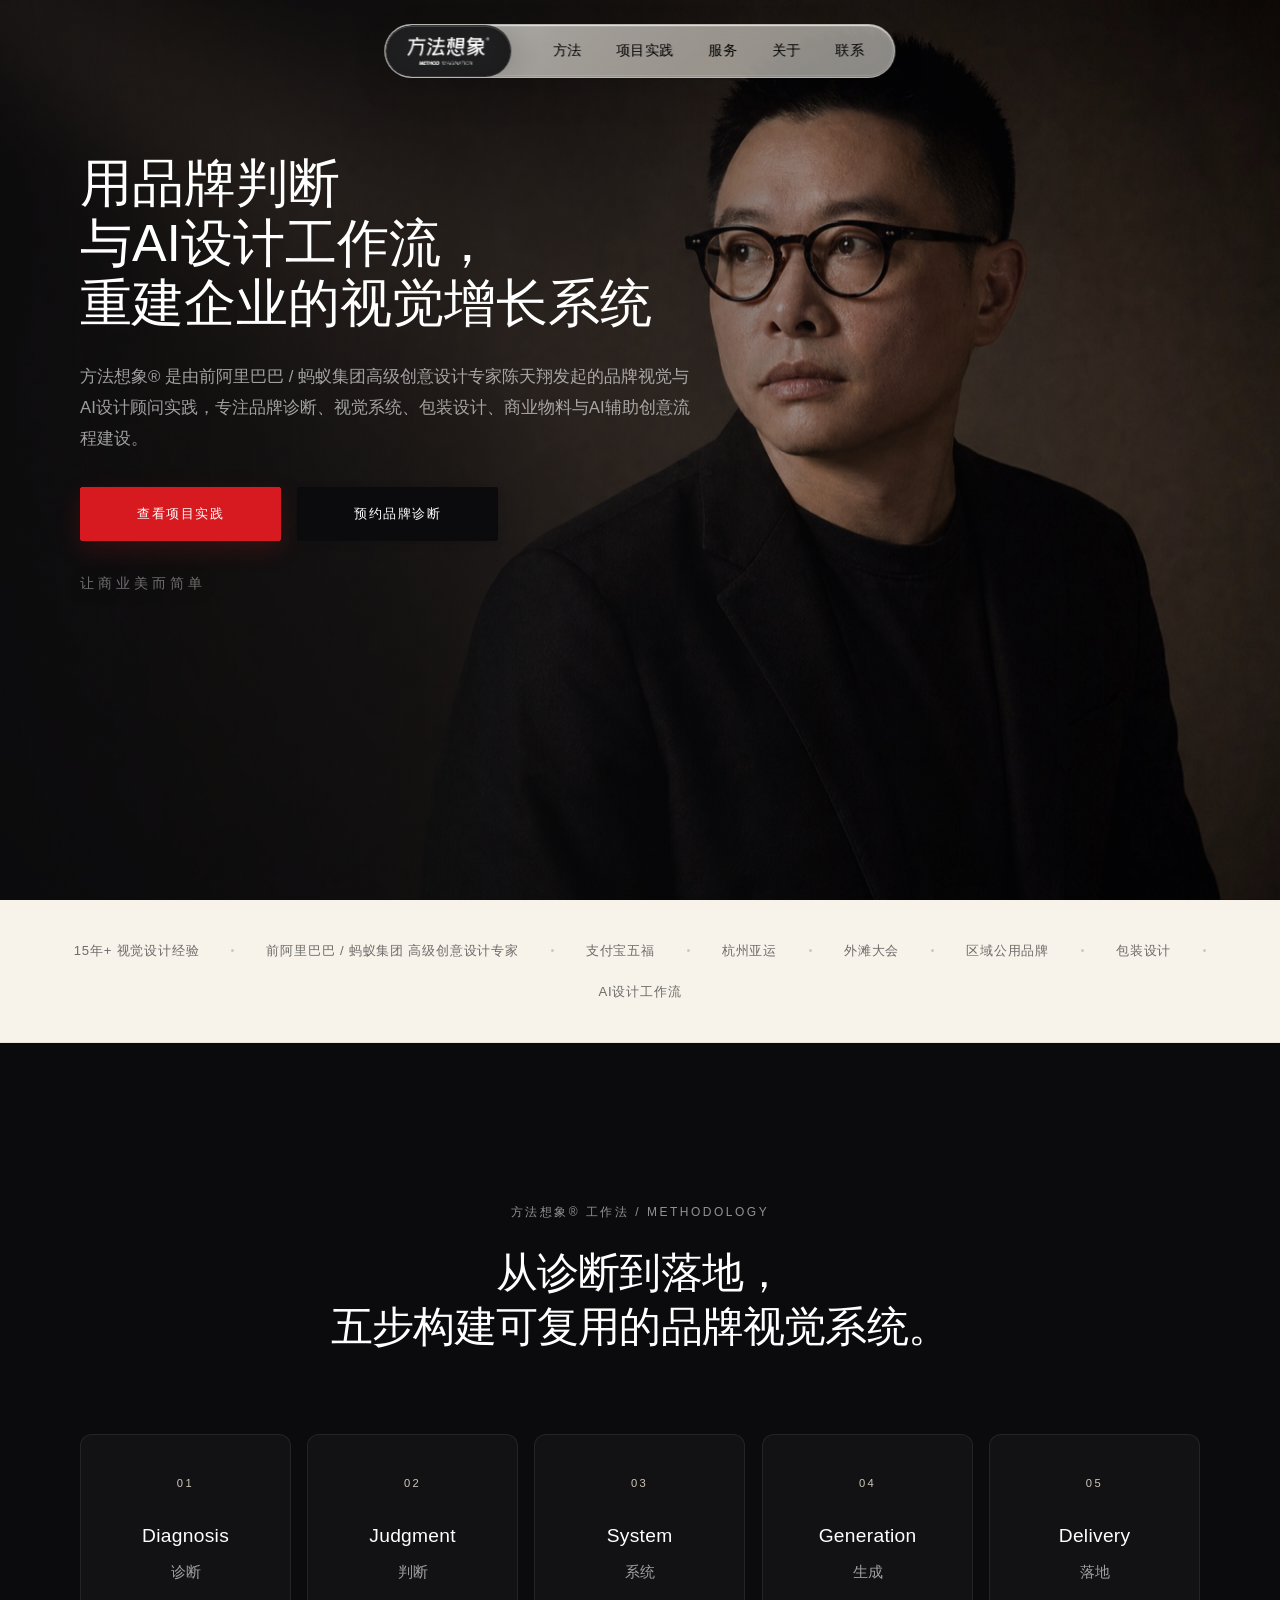
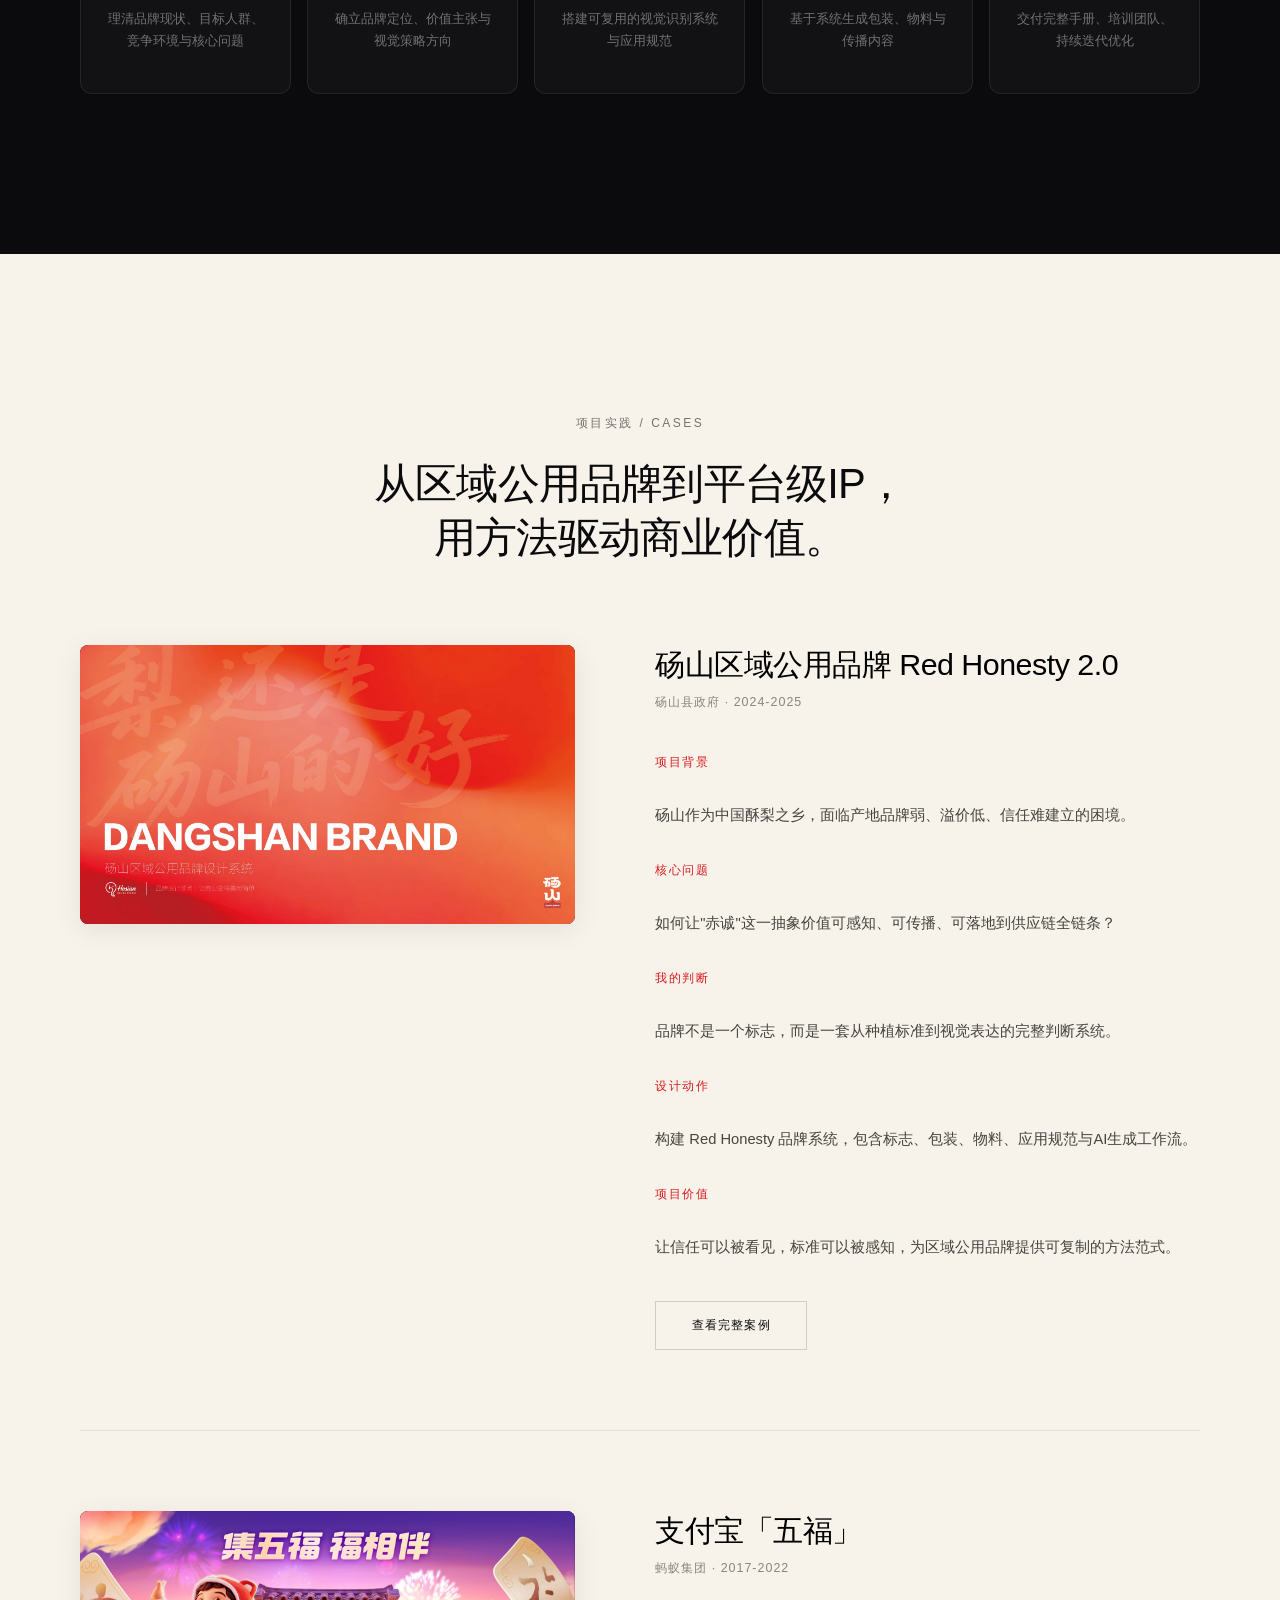
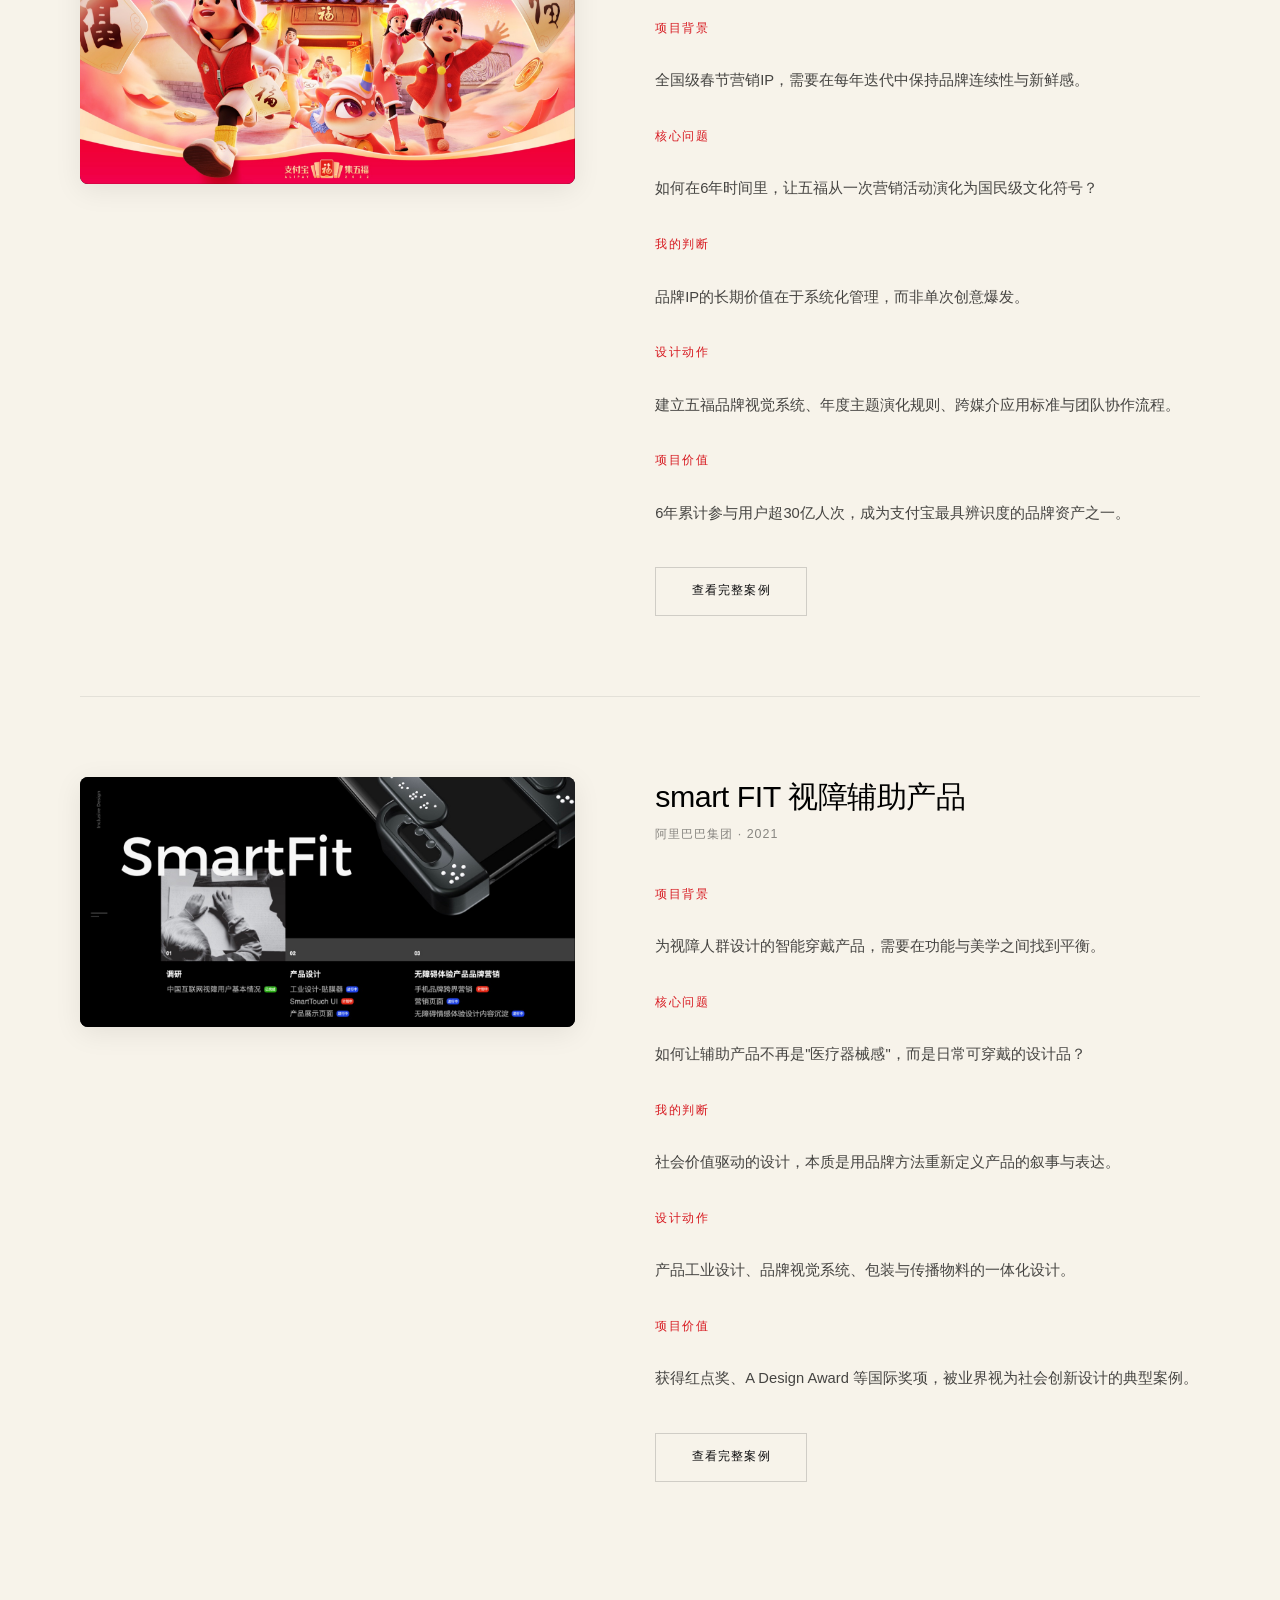
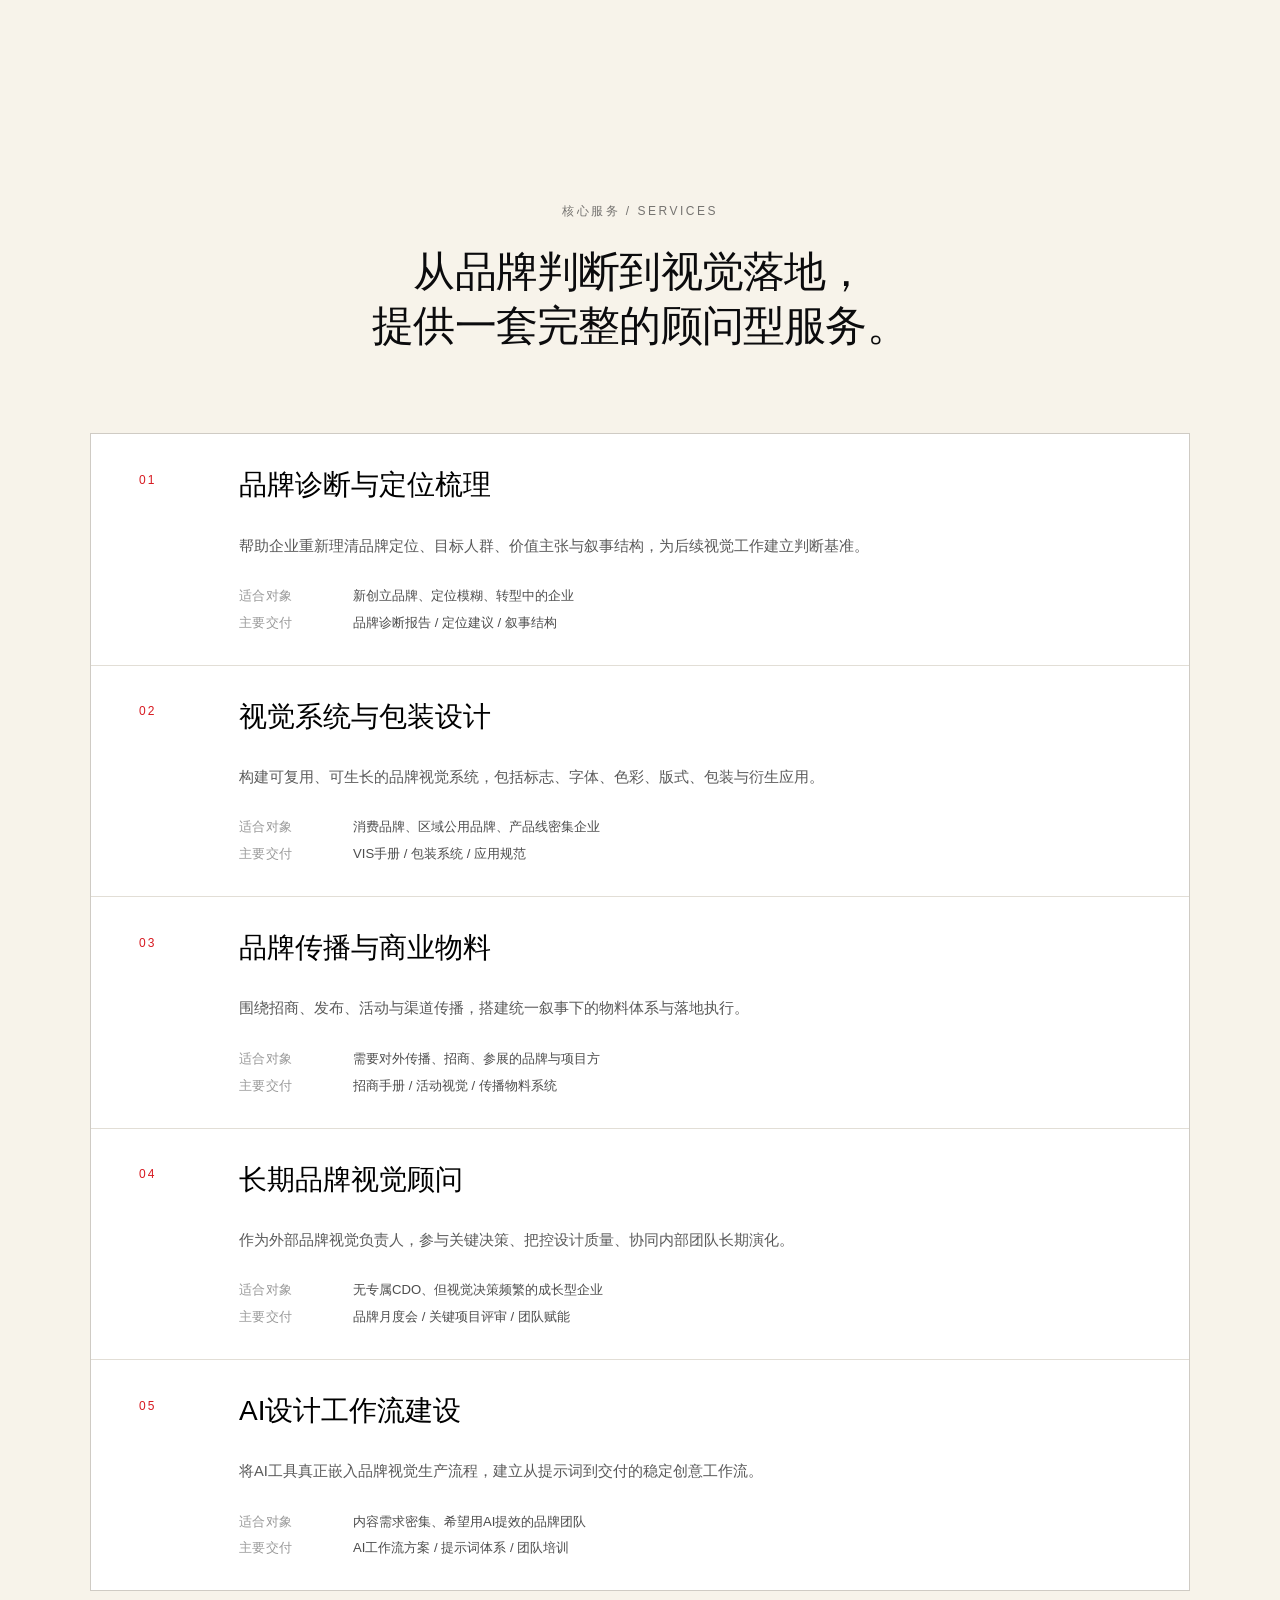
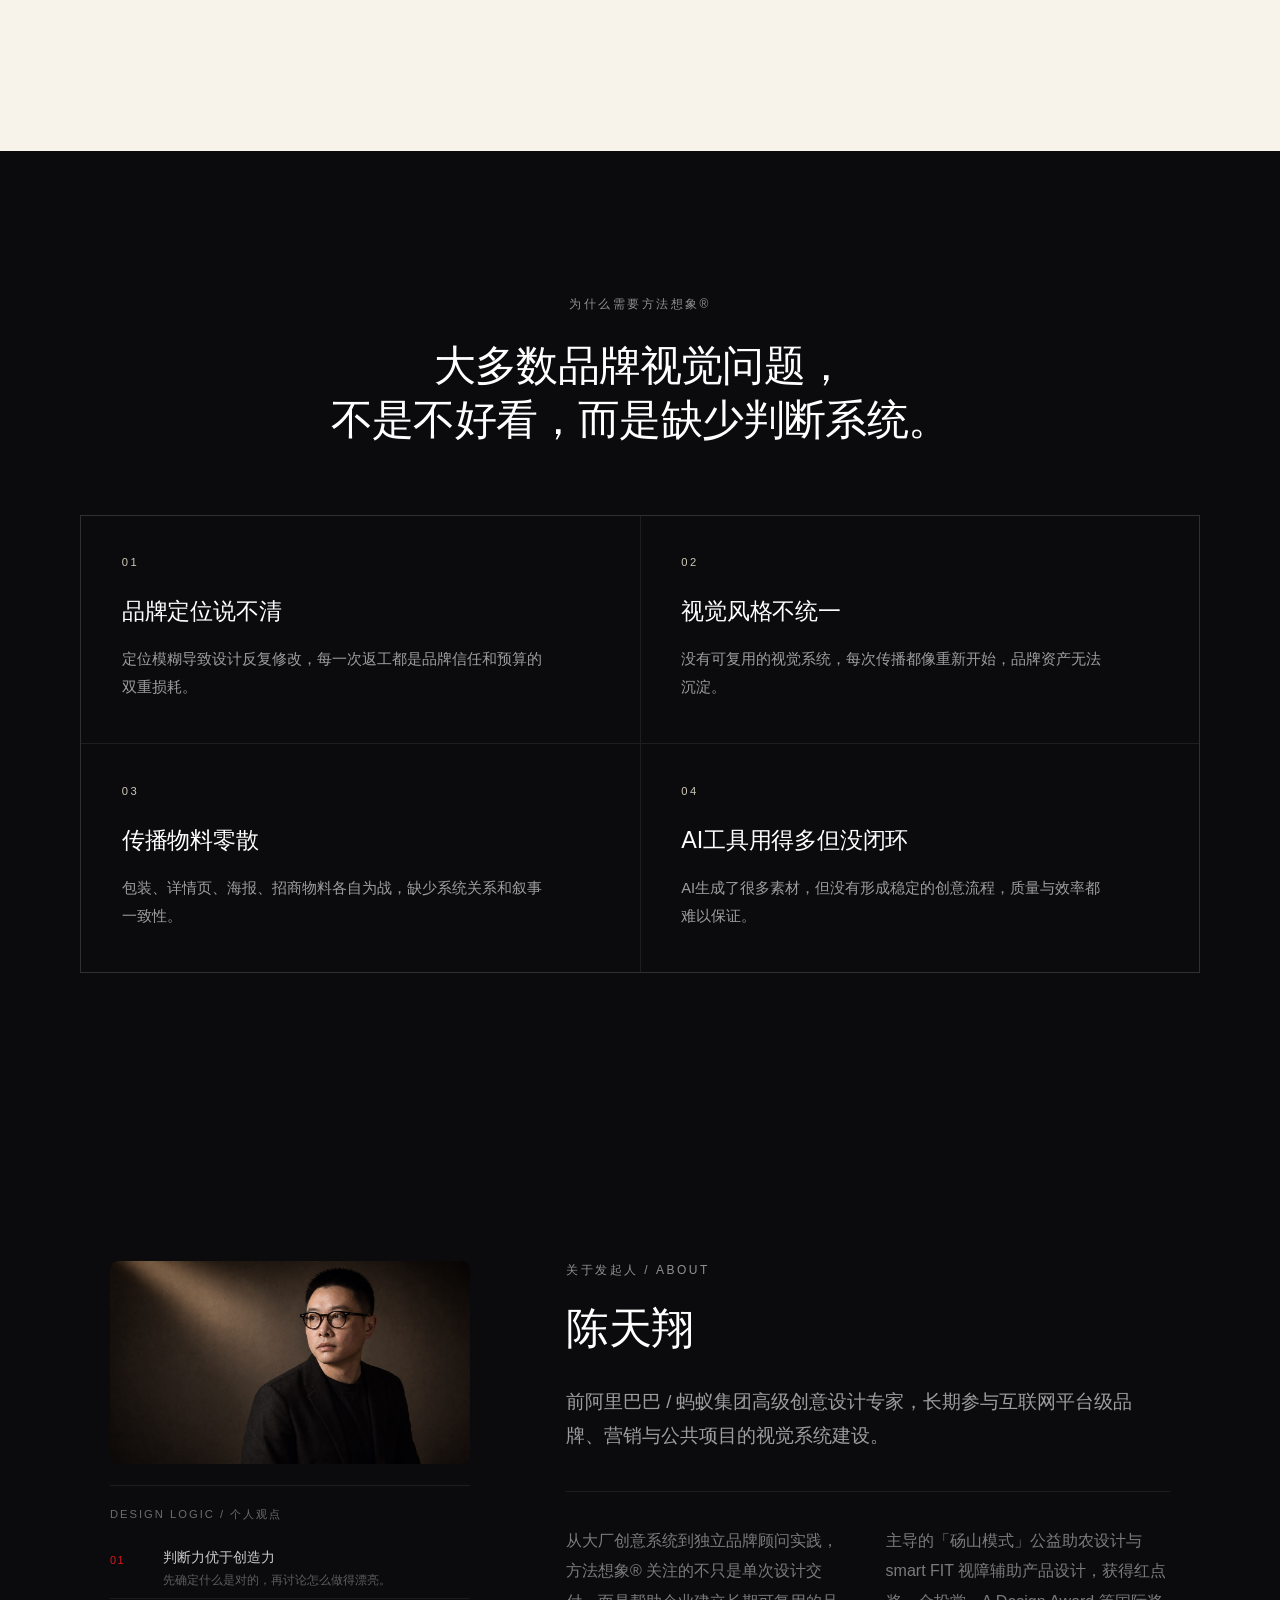
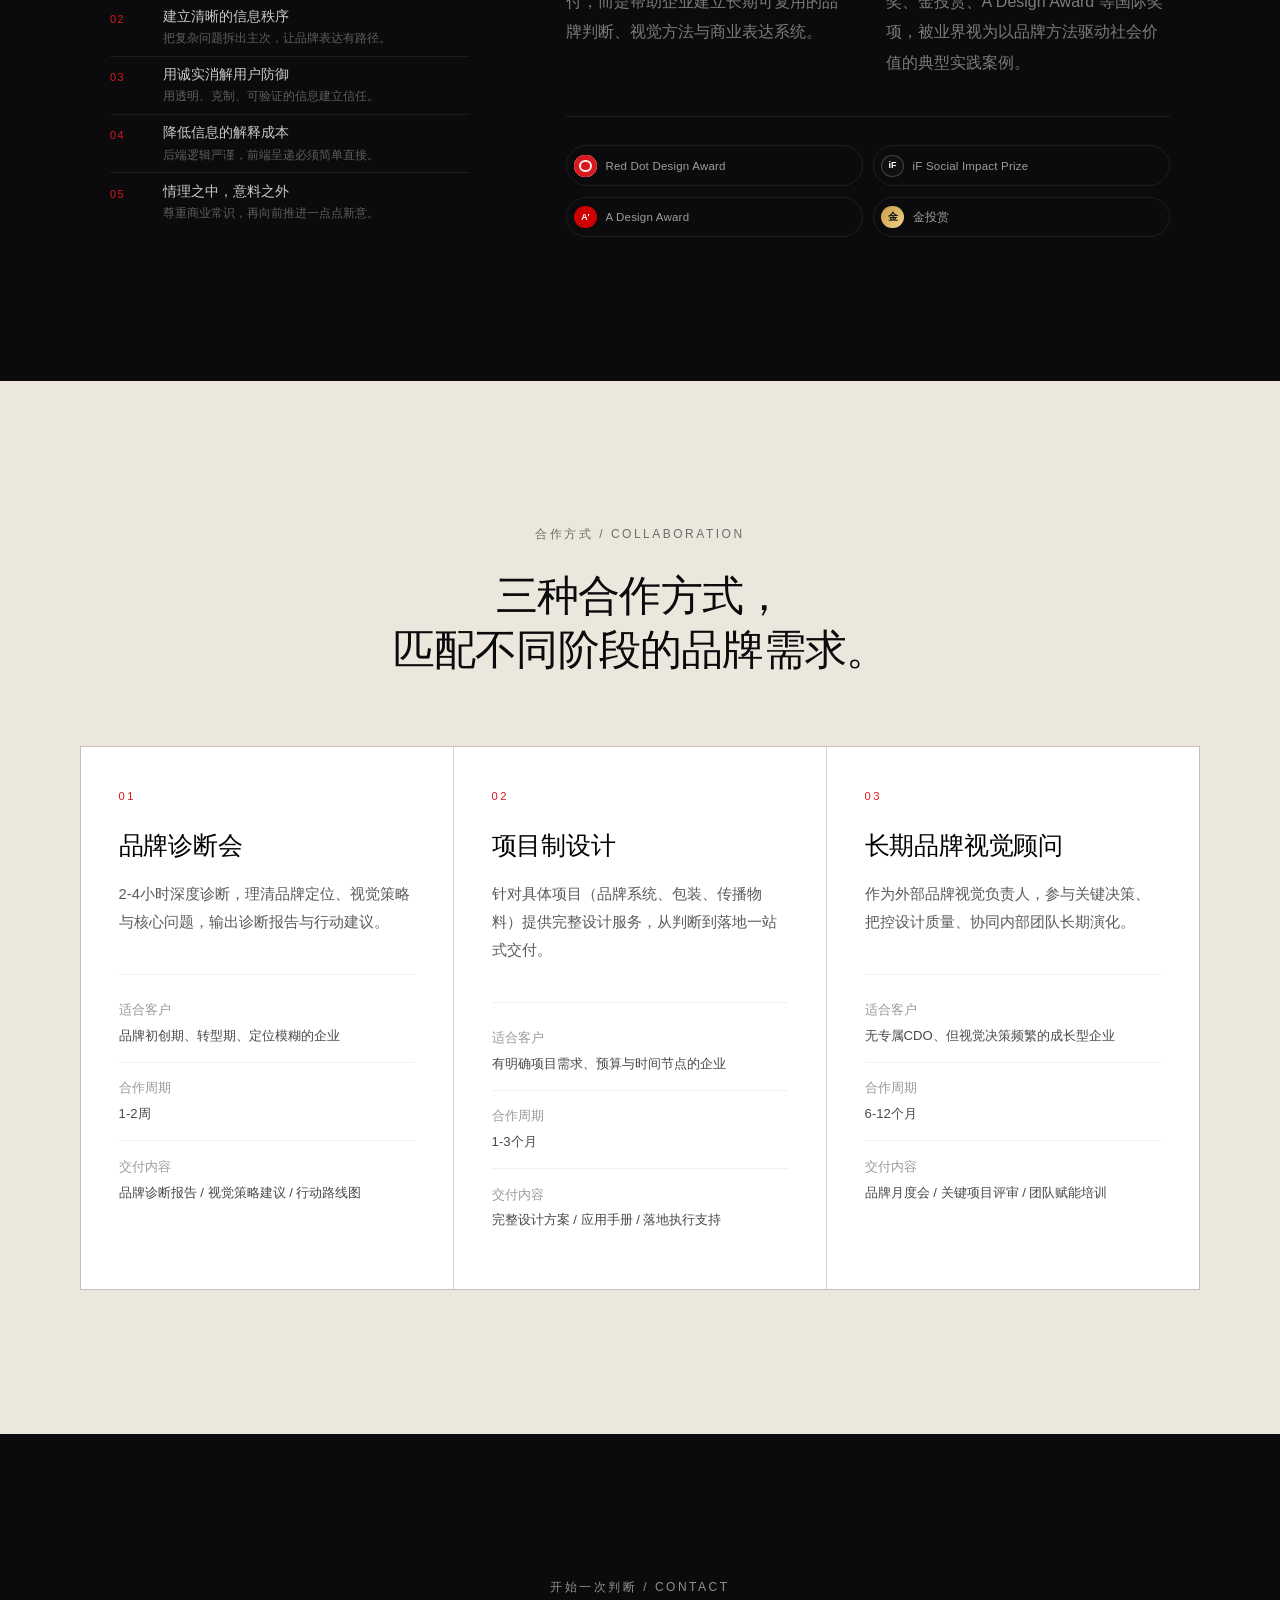
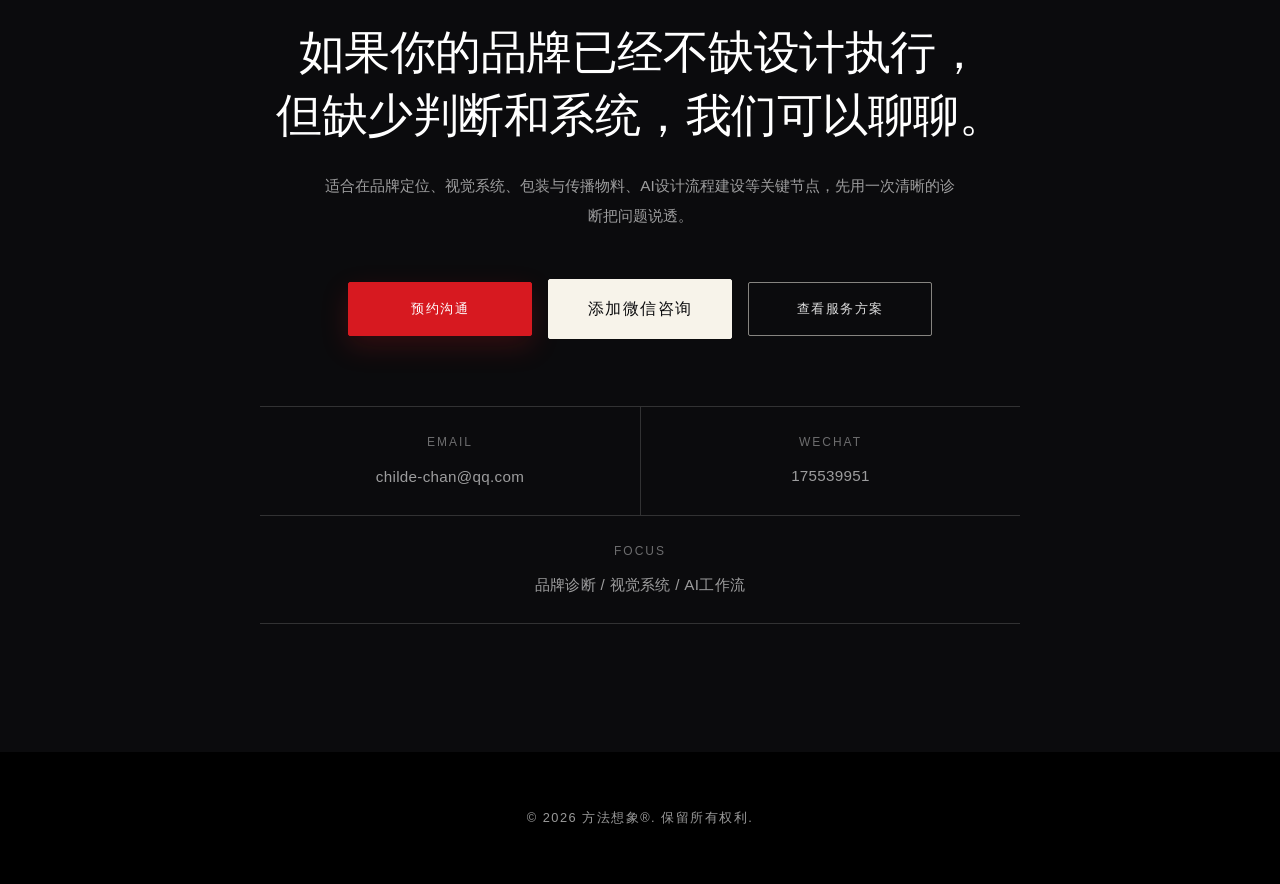
==== commit c82ad537: "Optimize referenced case images" ====
--- a/index.html
+++ b/index.html
@@ -117,7 +117,7 @@
 
             <article class="case-item">
                 <a href="dangshan.html" class="case-visual case-visual-link" aria-label="查看砀山区域公用品牌完整案例">
-                    <img src="images/替换图/Red Honesty 2.0 -首图_页面_016.jpg" alt="砀山 Red Honesty 2.0" loading="lazy" decoding="async">
+                    <img src="images/optimized/red-honesty-2-0-016-13f9caa90f.jpg" alt="砀山 Red Honesty 2.0" loading="lazy" decoding="async">
                 </a>
                 <div class="case-narrative">
                     <h3 class="case-title"><a href="dangshan.html">砀山区域公用品牌 Red Honesty 2.0</a></h3>
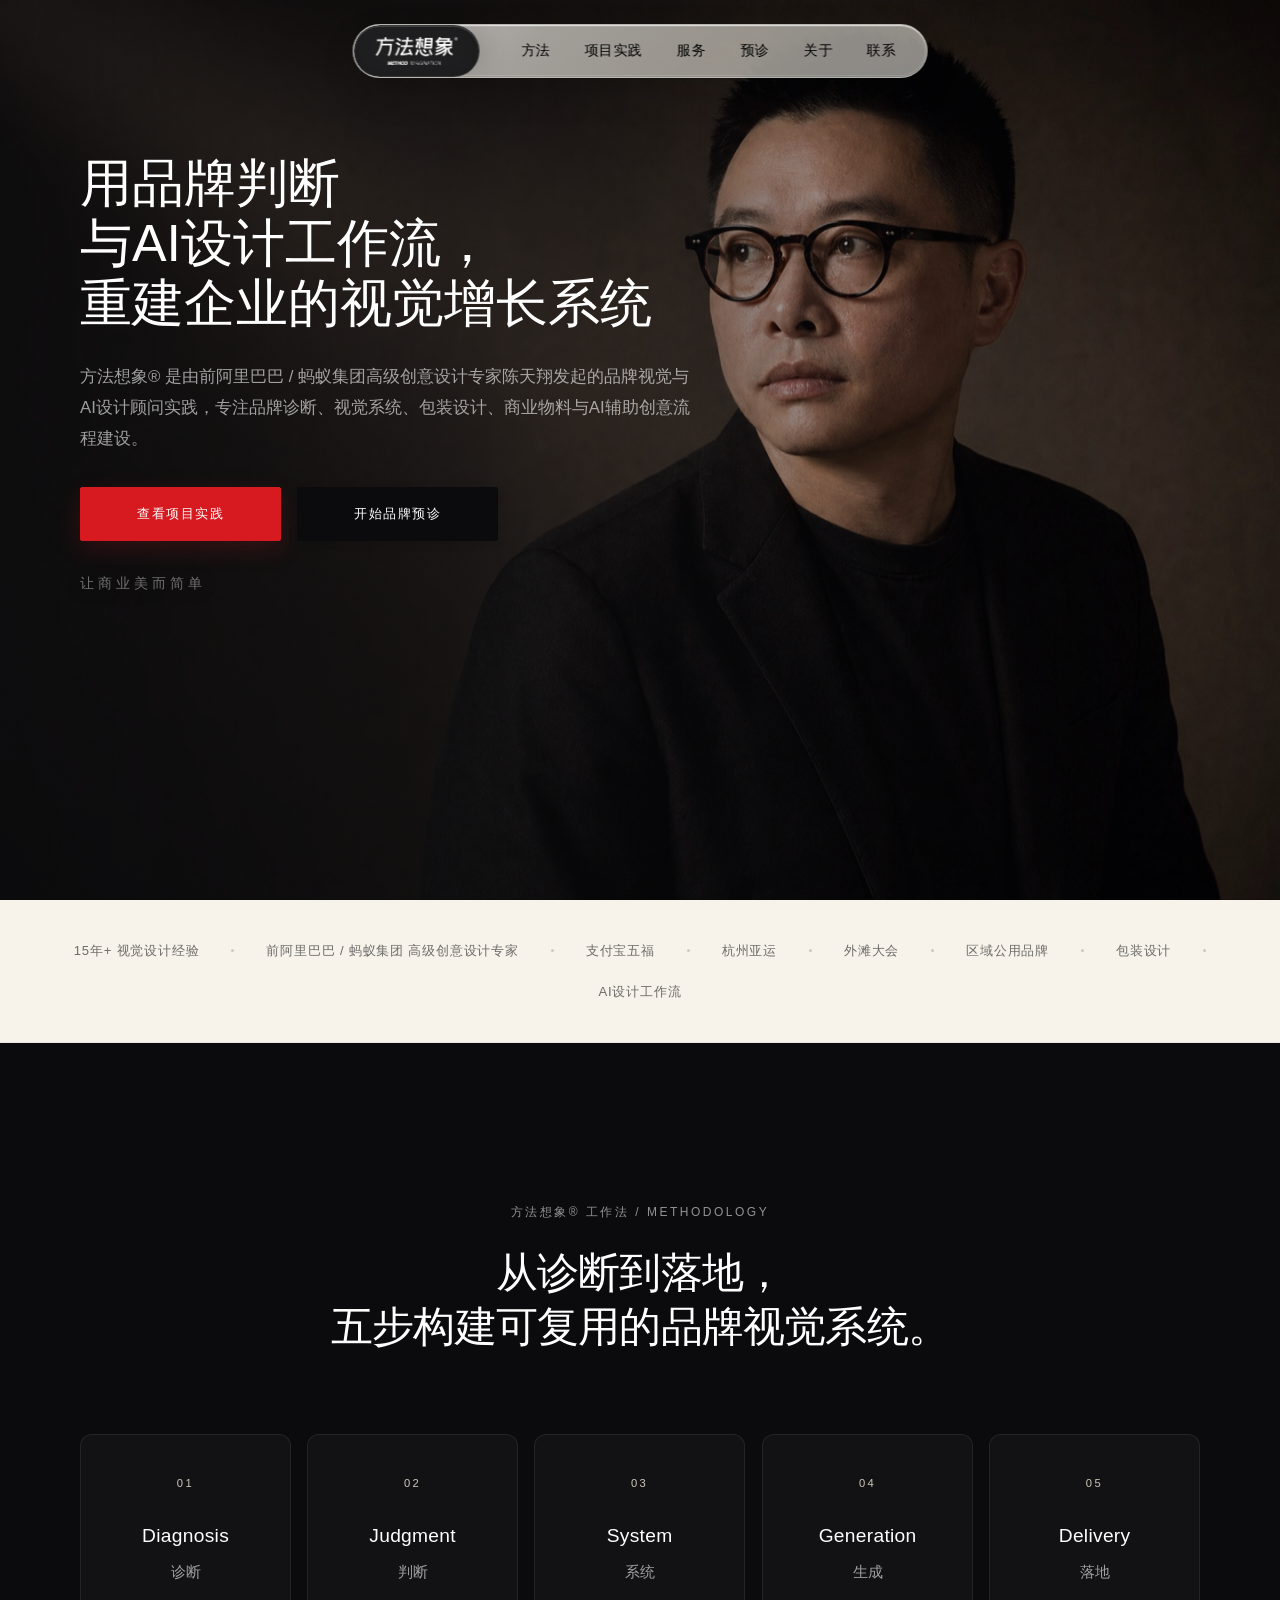
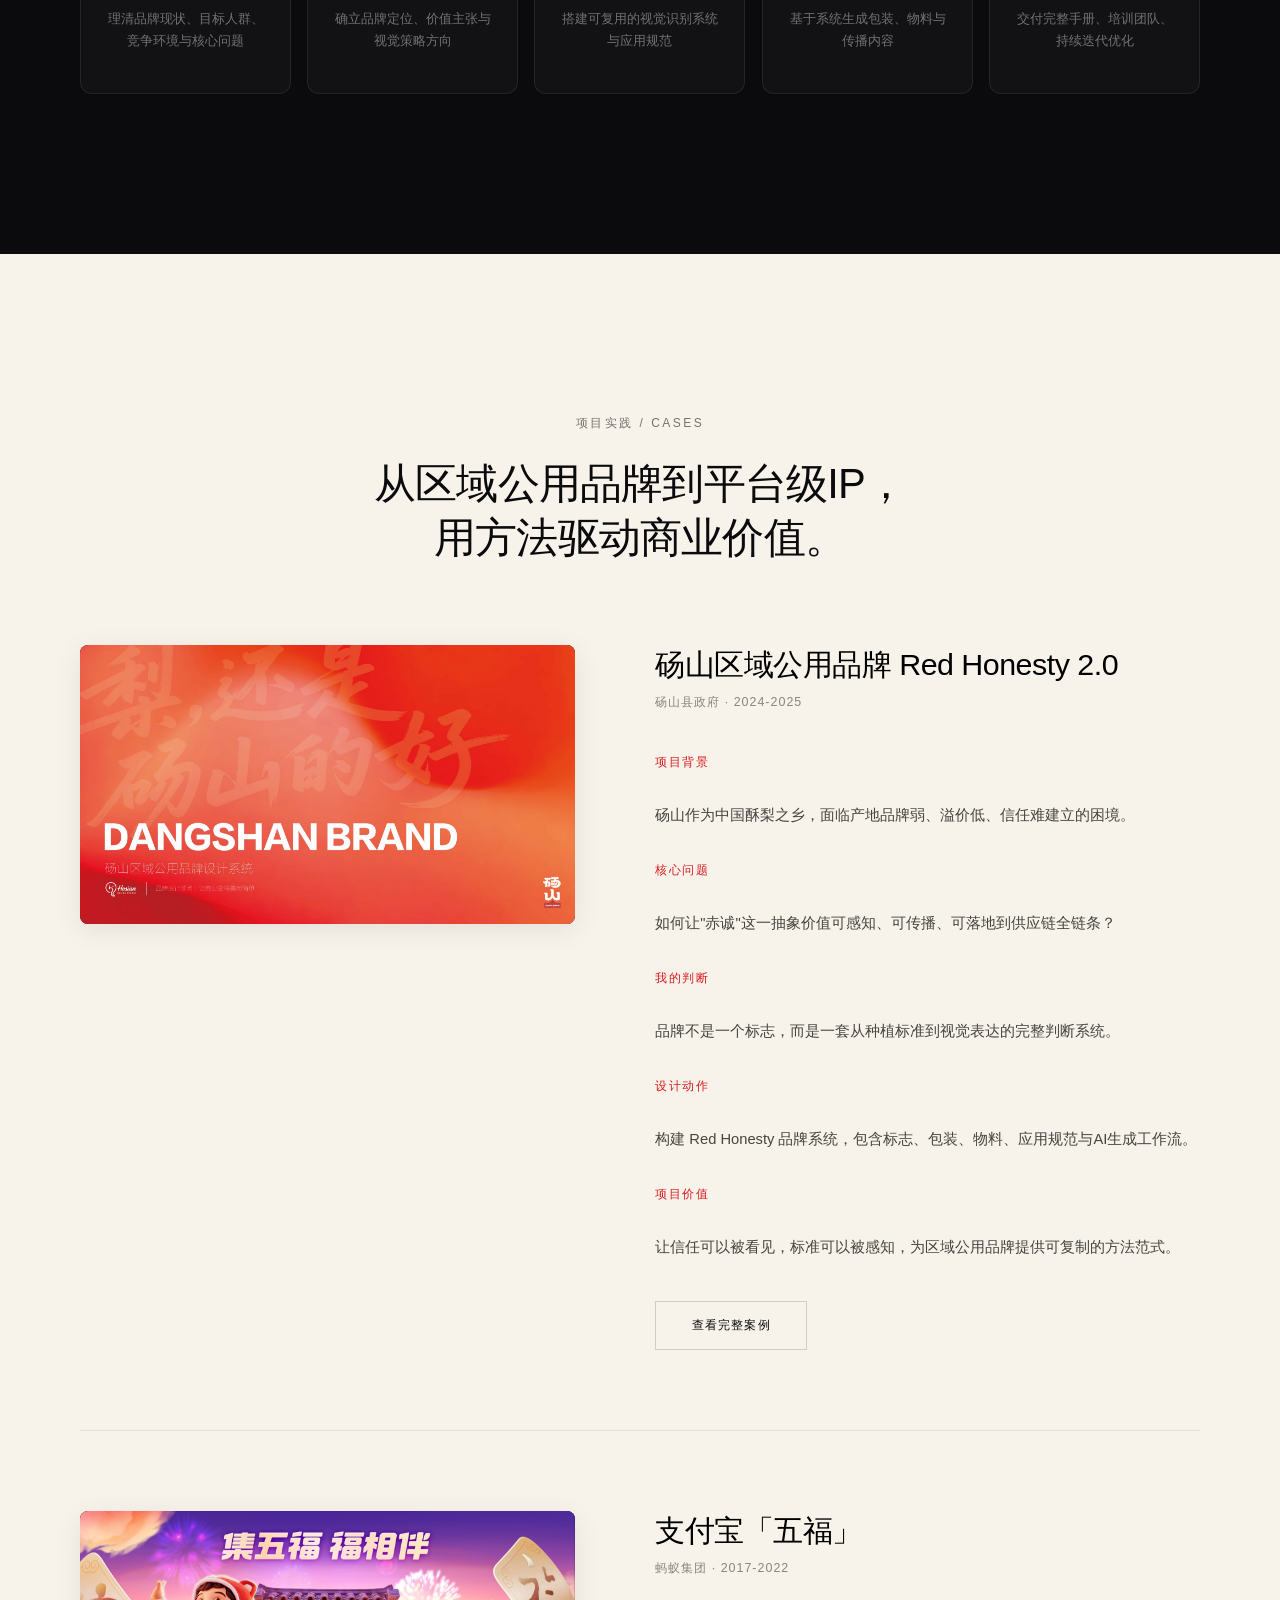
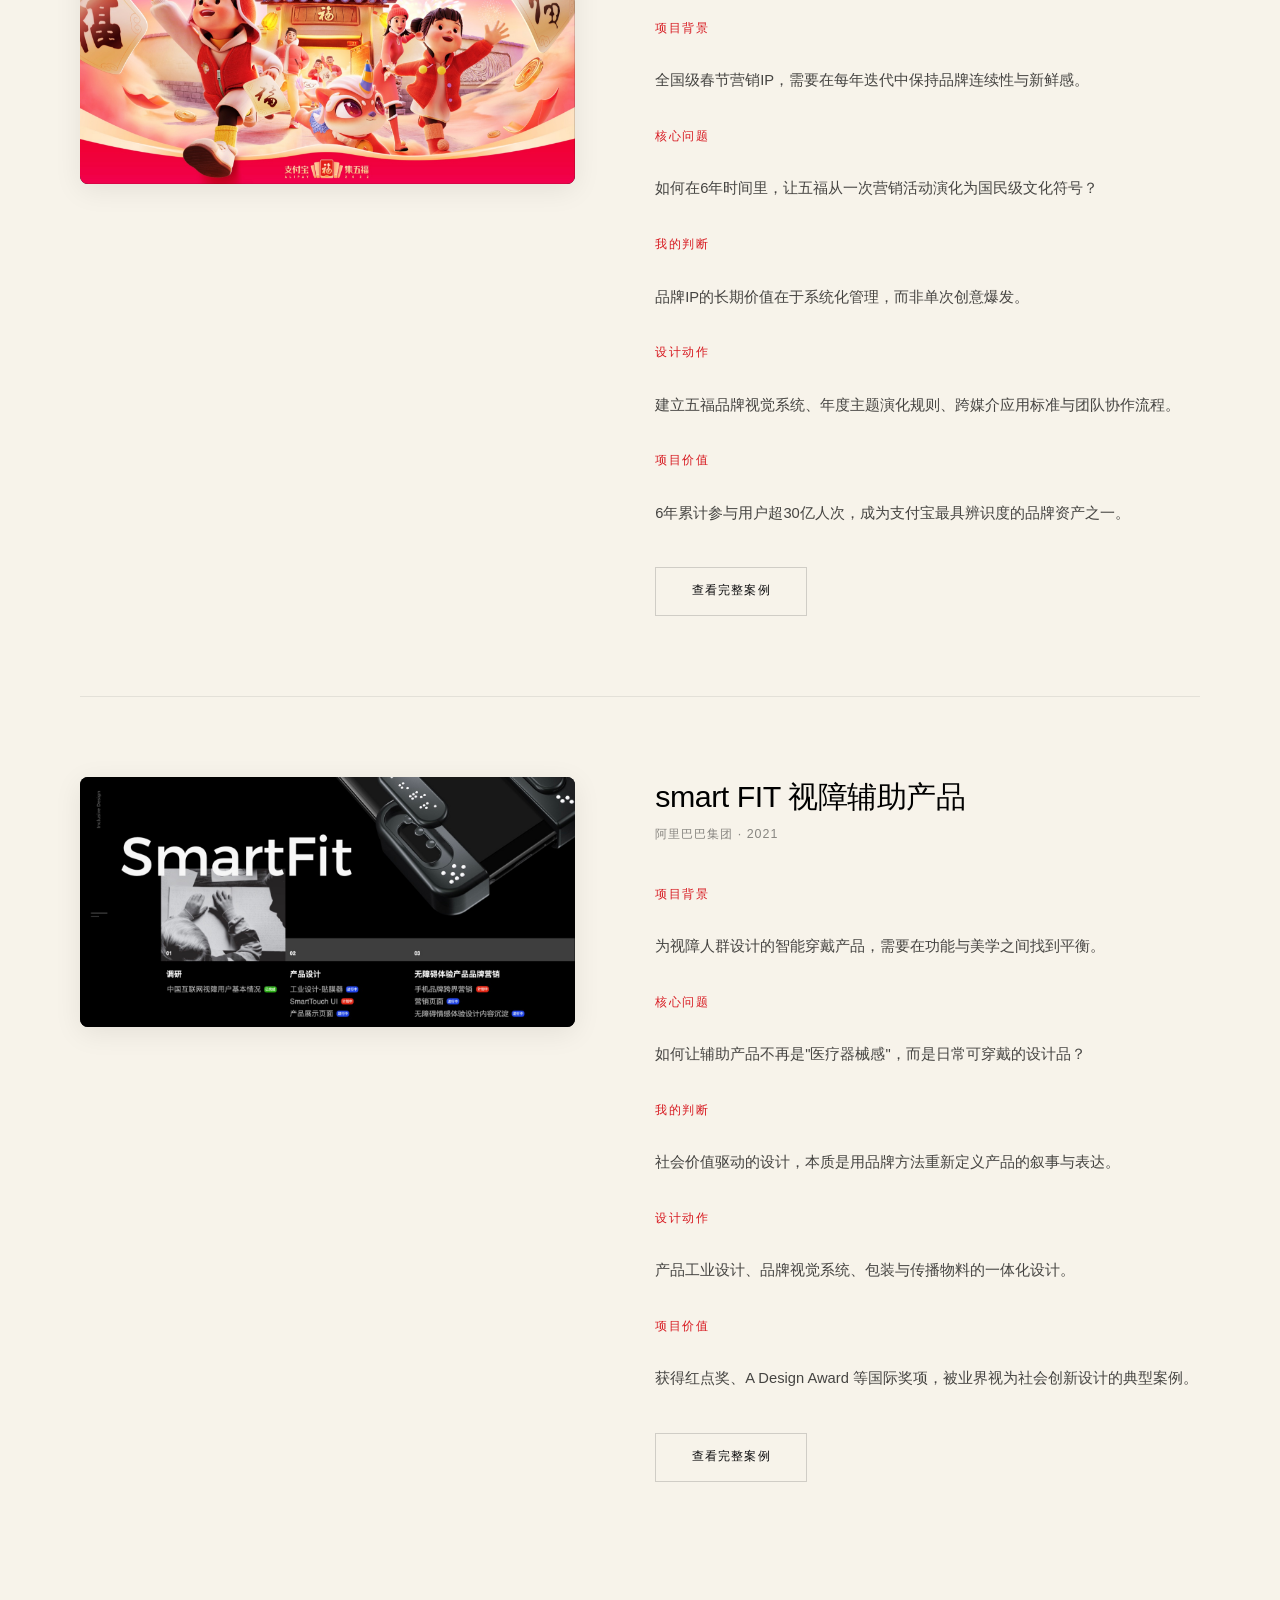
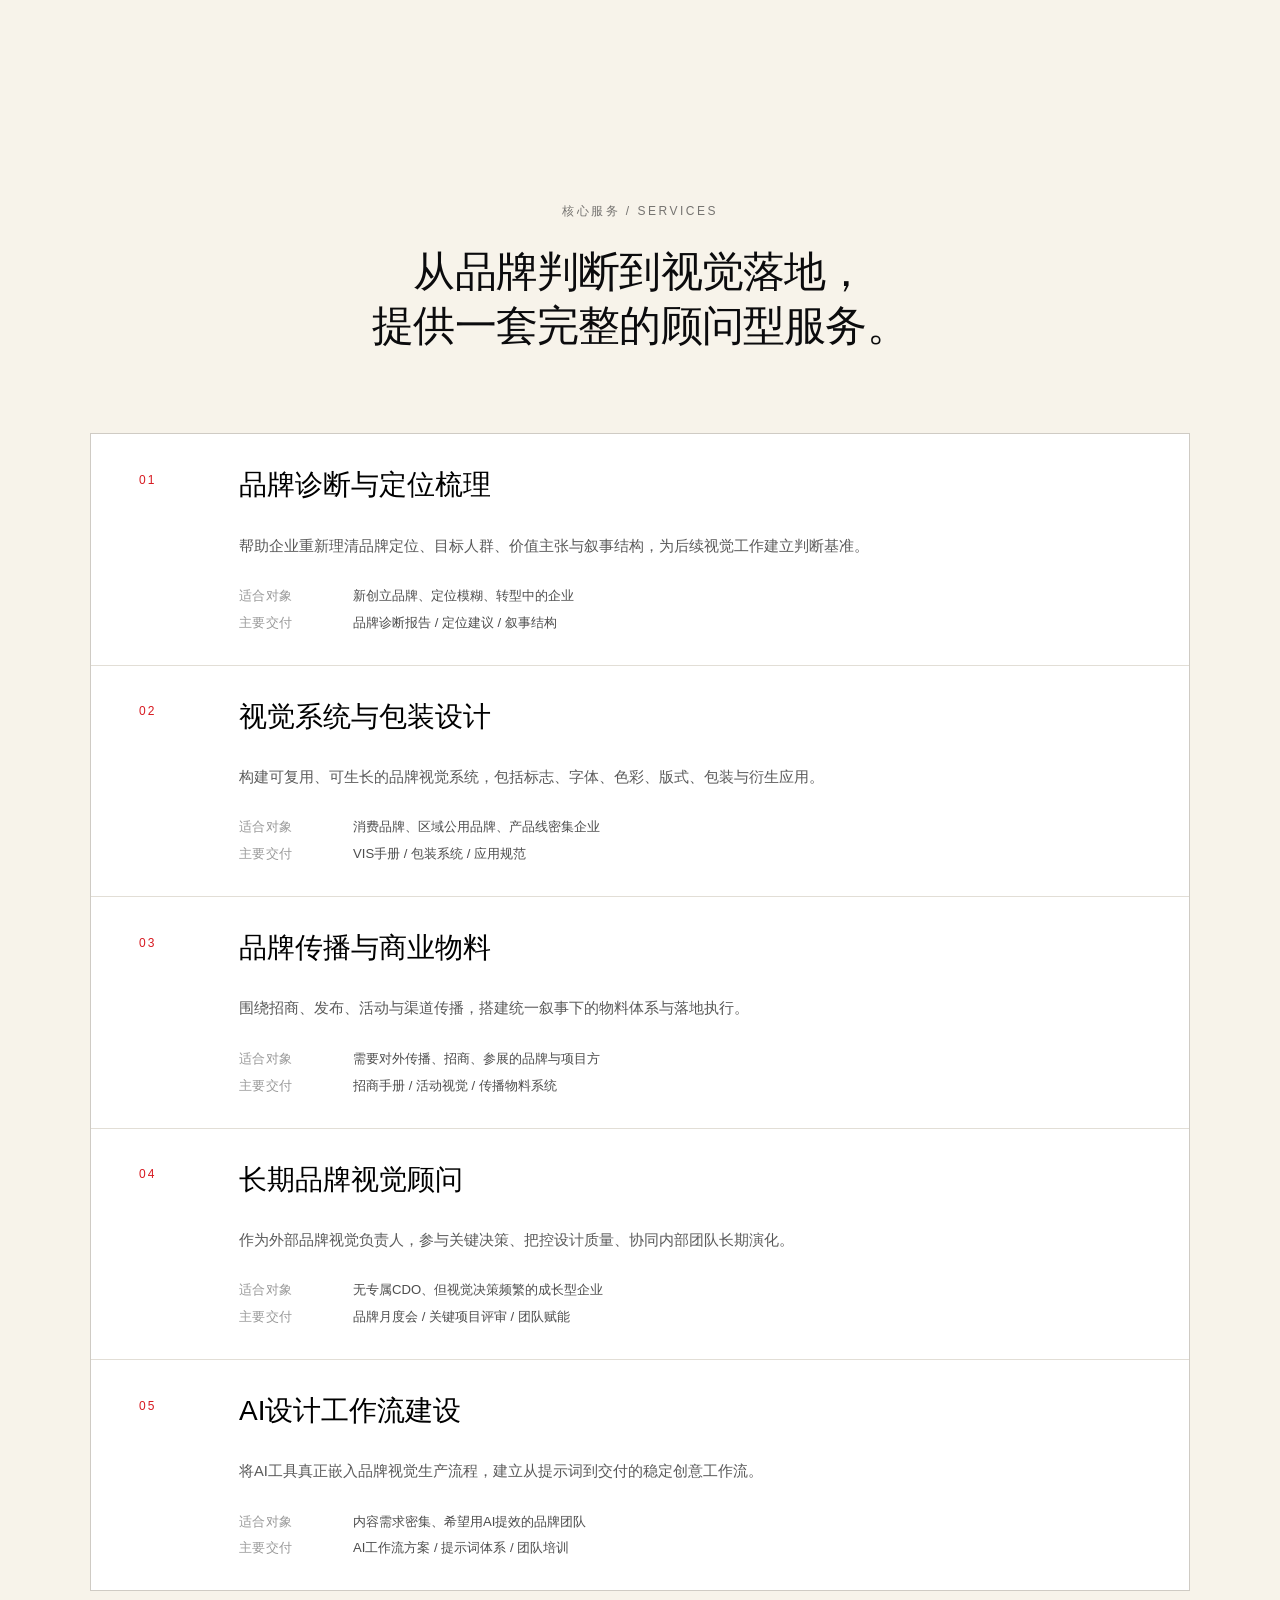
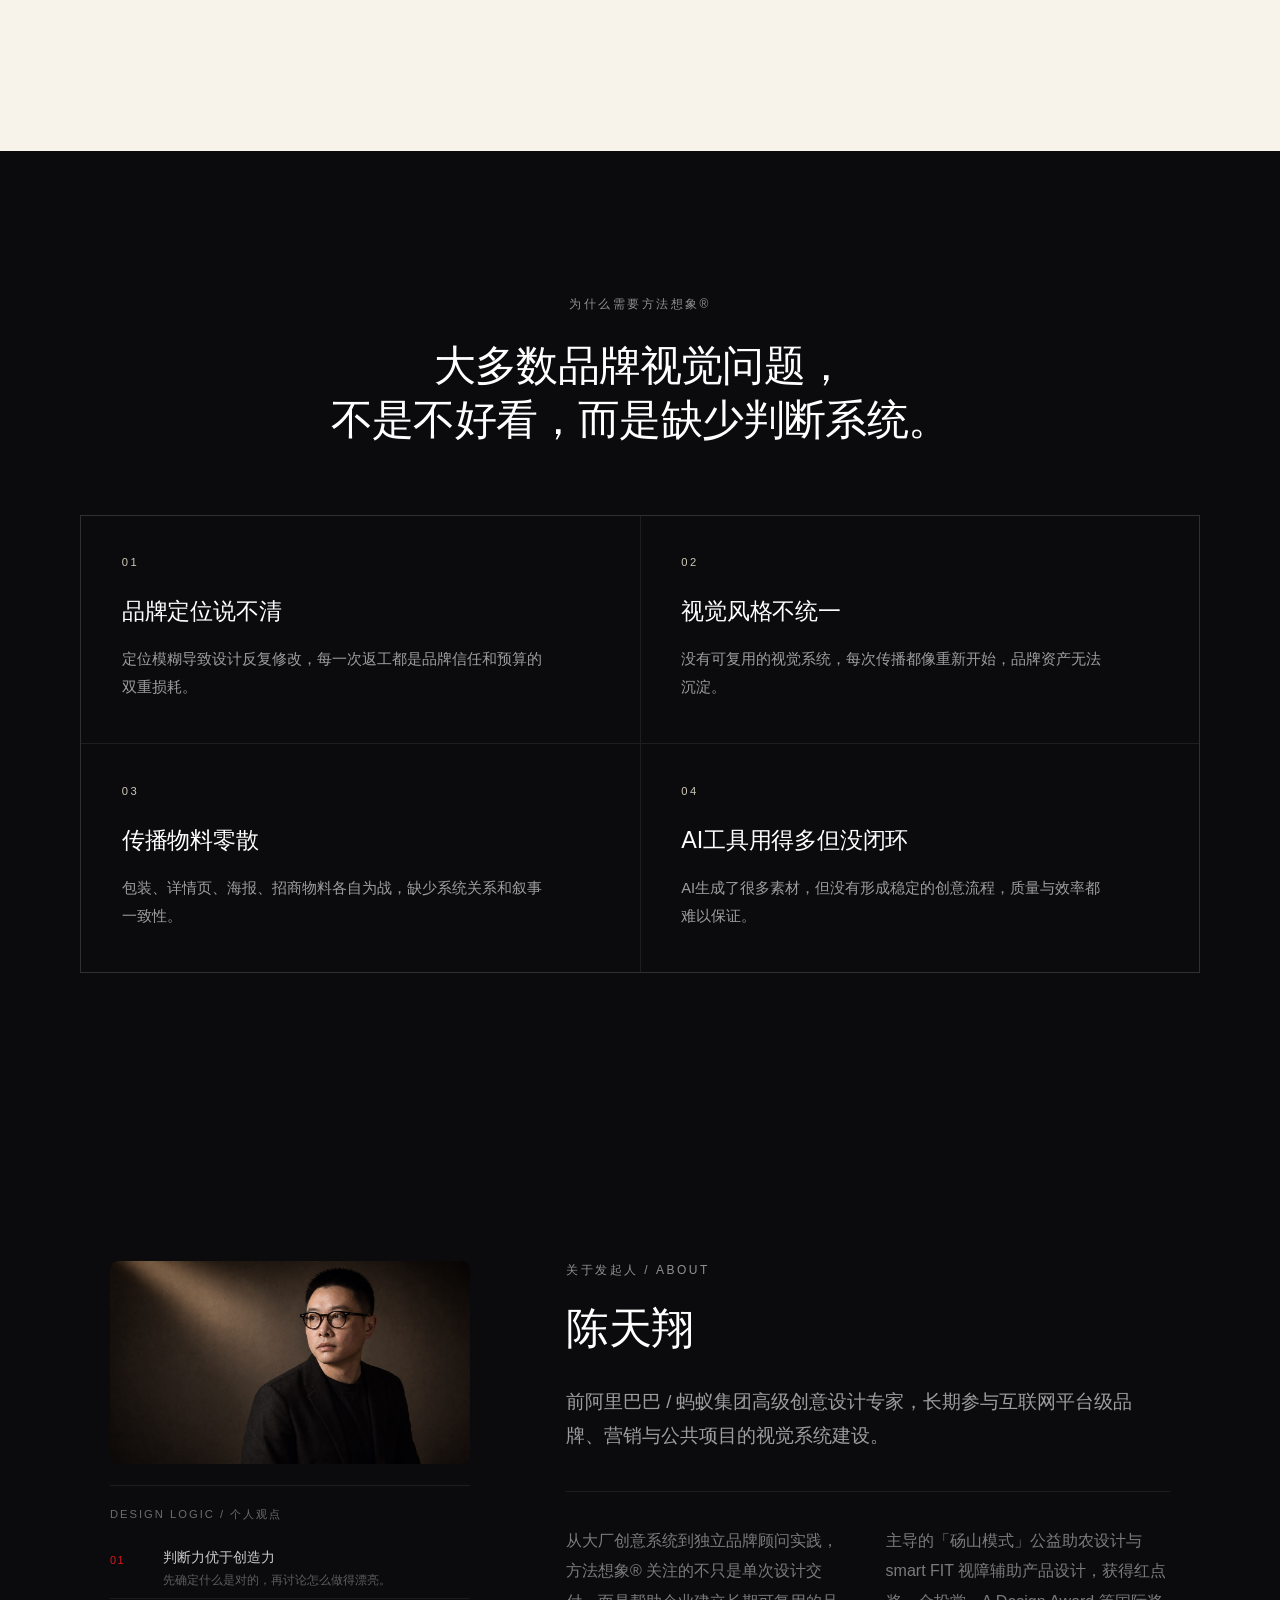
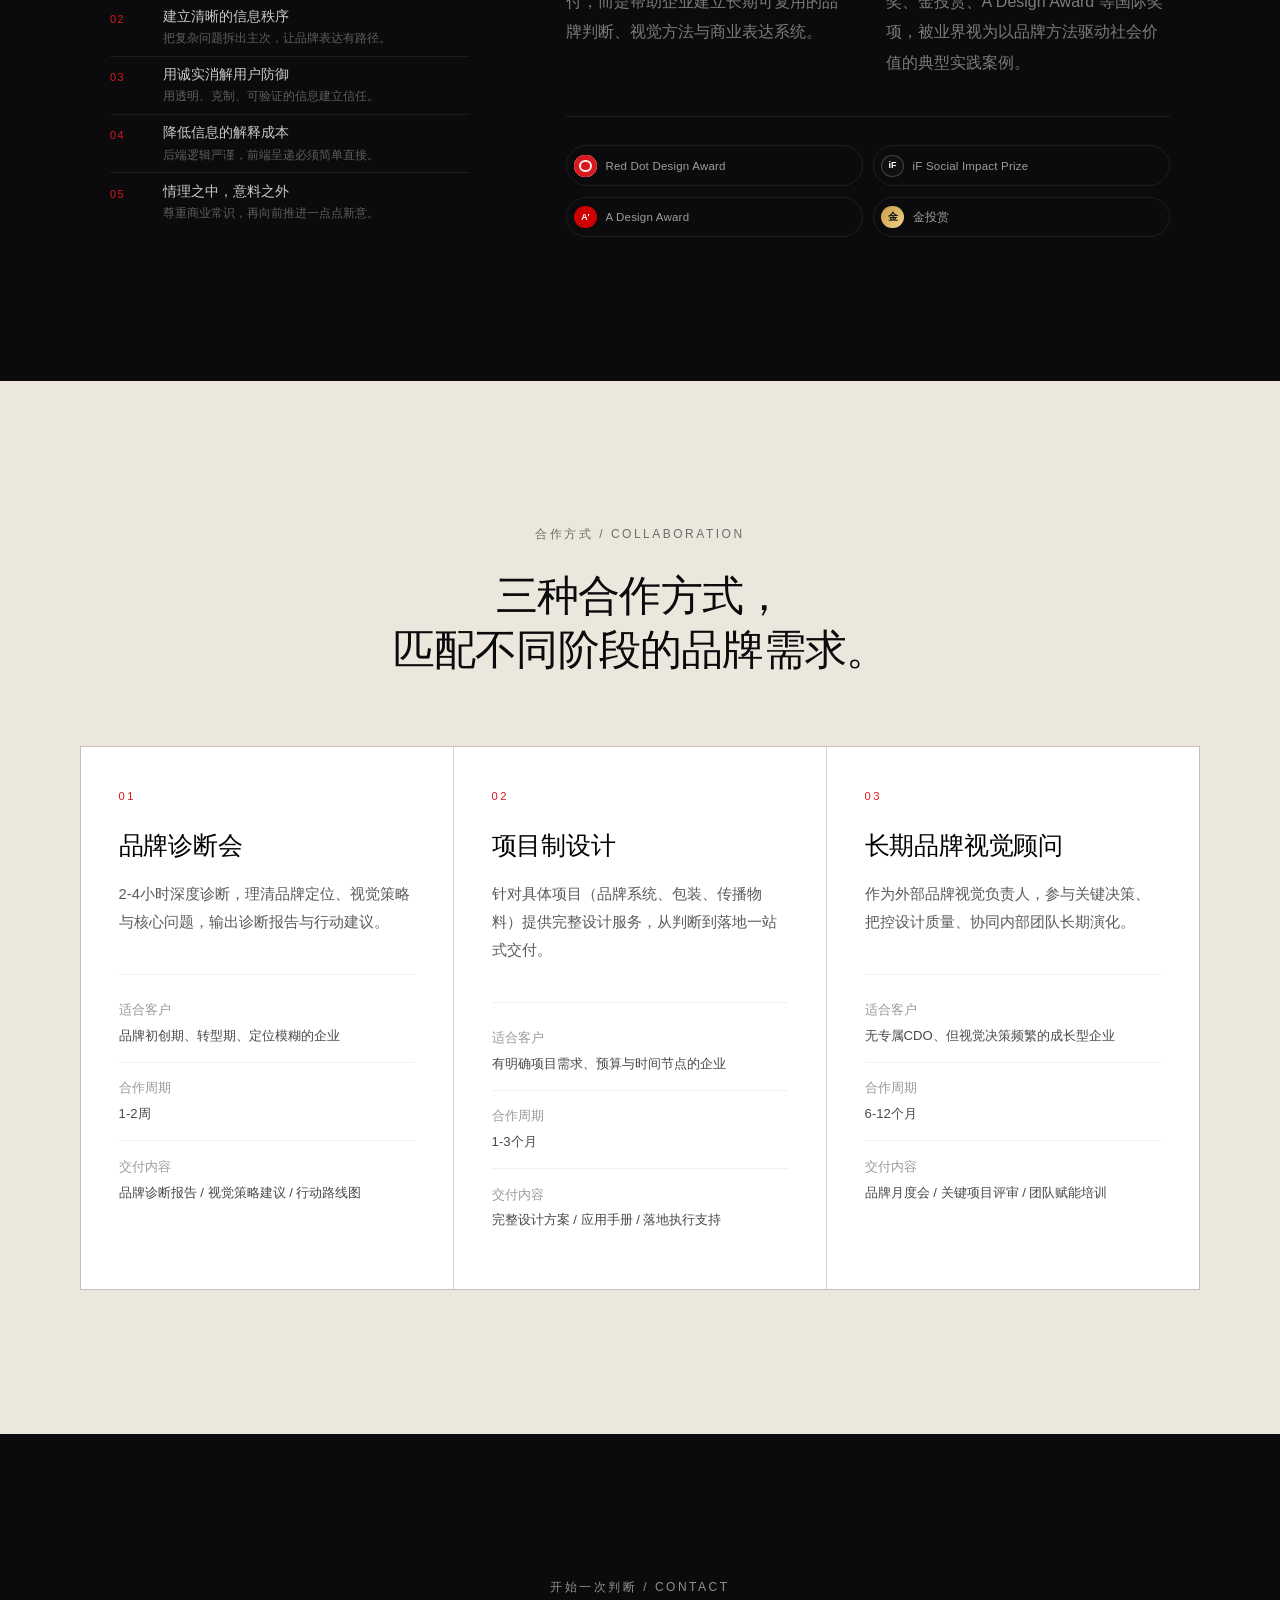
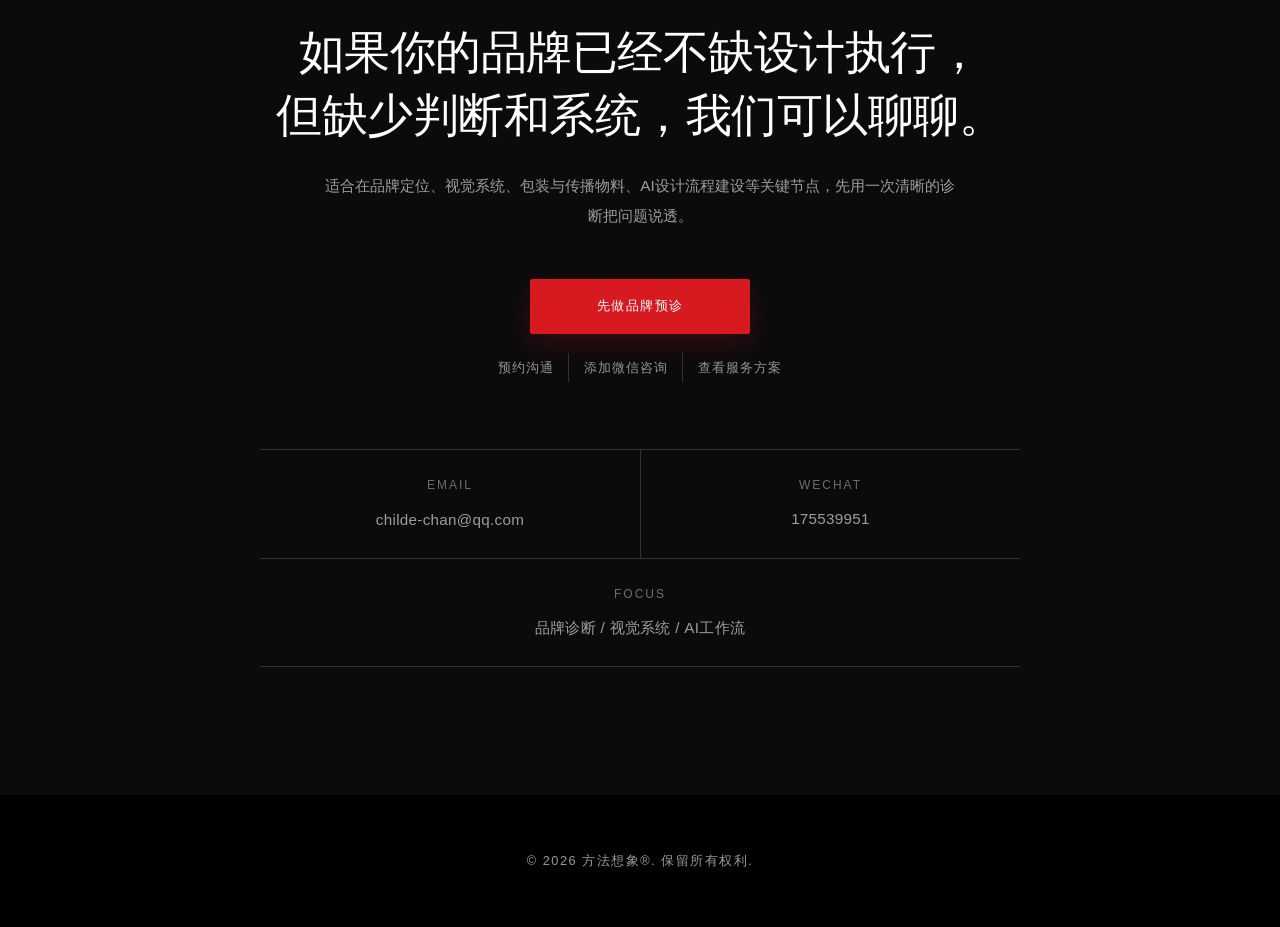
==== commit b7c6ccf1: "Add brand pre-diagnosis form" ====
--- a/index.html
+++ b/index.html
@@ -19,6 +19,7 @@
                 <li><a href="#method">方法</a></li>
                 <li><a href="#cases">项目实践</a></li>
                 <li><a href="#services">服务</a></li>
+                <li><a href="diagnosis.html">预诊</a></li>
                 <li><a href="#about">关于</a></li>
                 <li><a href="#contact">联系</a></li>
             </ul>
@@ -37,7 +38,7 @@
                 <p class="hero-lead">方法想象® 是由前阿里巴巴 / 蚂蚁集团高级创意设计专家陈天翔发起的品牌视觉与AI设计顾问实践，专注品牌诊断、视觉系统、包装设计、商业物料与AI辅助创意流程建设。</p>
                 <div class="hero-cta">
                     <a href="#cases" class="btn btn-accent">查看项目实践</a>
-                    <a href="#contact" class="btn btn-ghost">预约品牌诊断</a>
+                    <a href="diagnosis.html" class="btn btn-ghost">开始品牌预诊</a>
                 </div>
                 <p class="hero-tagline">让商业美而简单</p>
             </div>
@@ -367,9 +368,12 @@
                 <h2 class="contact-h2">如果你的品牌已经不缺设计执行，<br>但缺少判断和系统，我们可以聊聊。</h2>
                 <p class="contact-sub">适合在品牌定位、视觉系统、包装与传播物料、AI设计流程建设等关键节点，先用一次清晰的诊断把问题说透。</p>
                 <div class="contact-cta">
-                    <a href="mailto:childe-chan@qq.com" class="btn btn-accent">预约沟通</a>
-                    <button type="button" class="btn btn-wechat" data-wechat-id="175539951">添加微信咨询</button>
-                    <a href="#services" class="btn btn-ghost">查看服务方案</a>
+                    <a href="diagnosis.html" class="btn btn-accent">先做品牌预诊</a>
+                    <div class="contact-secondary-actions">
+                        <a href="mailto:childe-chan@qq.com">预约沟通</a>
+                        <button type="button" data-wechat-id="175539951">添加微信咨询</button>
+                        <a href="#services">查看服务方案</a>
+                    </div>
                 </div>
                 <p class="wechat-copy-hint" aria-live="polite"></p>
                 <div class="contact-channels">
--- a/brand.css
+++ b/brand.css
@@ -69,14 +69,15 @@
 }
 
 .contact-cta {
-    flex-wrap: wrap;
+    flex-direction: column;
+    flex-wrap: nowrap;
     align-items: center;
-    gap: 1rem;
+    gap: 1.2rem;
 }
 
 .contact-cta .btn {
-    min-width: 184px;
-    padding: 1rem 2.2rem;
+    min-width: 220px;
+    padding: 1rem 2.4rem;
     border-radius: 2px;
     text-align: center;
     box-shadow: none;
@@ -100,6 +101,56 @@
     background: var(--brand-paper);
     color: var(--ink-900);
     border-color: var(--brand-paper);
+}
+
+.contact-secondary-actions {
+    display: flex;
+    align-items: center;
+    justify-content: center;
+    gap: 0;
+    color: rgba(255, 255, 255, 0.56);
+    font-size: 0.82rem;
+}
+
+.contact-secondary-actions a,
+.contact-secondary-actions button {
+    appearance: none;
+    border: 0;
+    background: transparent;
+    color: inherit;
+    font: inherit;
+    letter-spacing: 0.08em;
+    text-decoration: none;
+    cursor: pointer;
+    padding: 0.25rem 0.9rem;
+    transition: color 0.25s ease;
+}
+
+.contact-secondary-actions a + button,
+.contact-secondary-actions button + a {
+    border-left: 1px solid rgba(255, 255, 255, 0.16);
+}
+
+.contact-secondary-actions a:hover,
+.contact-secondary-actions button:hover {
+    color: #fff;
+}
+
+@media (max-width: 560px) {
+    .contact-secondary-actions {
+        flex-direction: column;
+        gap: 0.55rem;
+    }
+
+    .contact-secondary-actions a,
+    .contact-secondary-actions button {
+        padding: 0.2rem 0;
+    }
+
+    .contact-secondary-actions a + button,
+    .contact-secondary-actions button + a {
+        border-left: 0;
+    }
 }
 
 .contact-channels {
